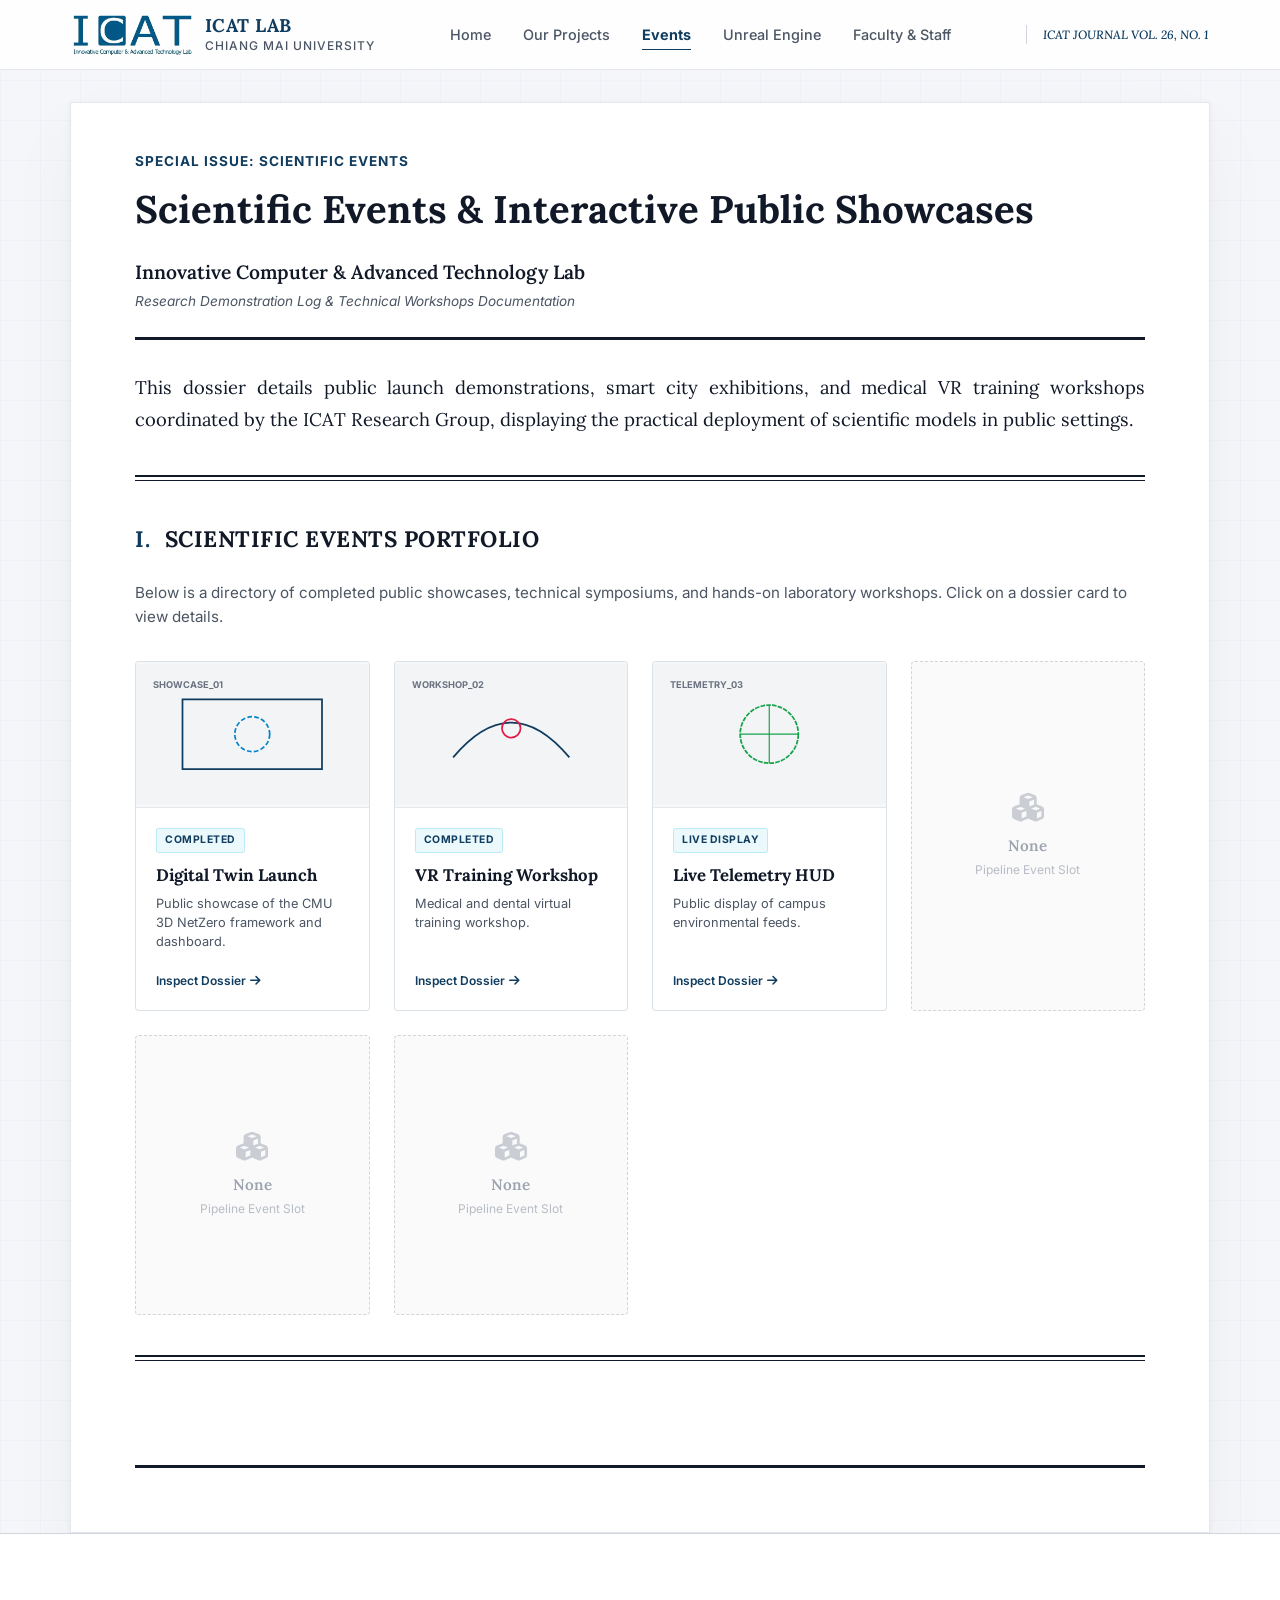
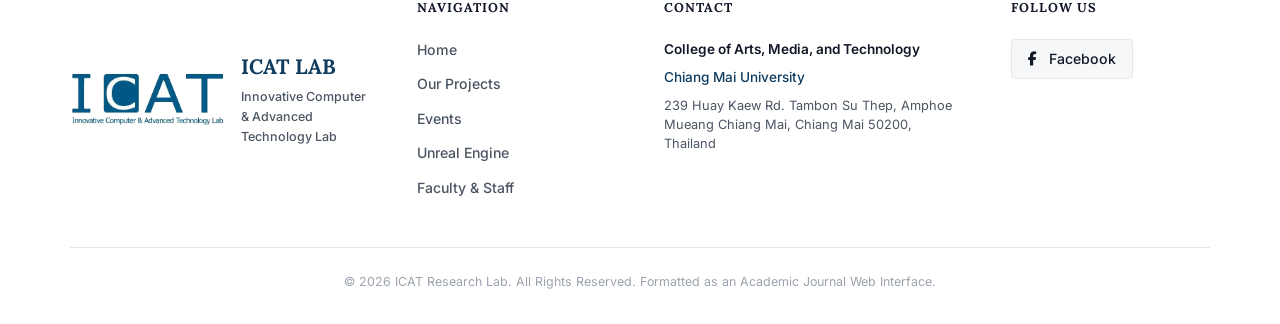
==== events.html @ f5210099 "New_commit" ====
<!DOCTYPE html>
<html lang="en">
<head>
  <meta charset="UTF-8">
  <meta name="viewport" content="width=device-width, initial-scale=1.0">
  <title>Event Dossiers | ICAT Lab Chiang Mai University</title>
  
  <!-- SEO Meta Tags -->
  <meta name="description" content="Technical dossiers of smart campus events, digital twin launch showcases, and VR training workshops by ICAT Lab, Chiang Mai University.">
  <meta name="keywords" content="Events, Digital Twin, VR Training, Smart City, CAMT, Chiang Mai University">
  
  <!-- Google Fonts: Lora & Inter -->
  <link rel="preconnect" href="https://fonts.googleapis.com">
  <link rel="preconnect" href="https://fonts.gstatic.com" crossorigin>
  <link href="https://fonts.googleapis.com/css2?family=Inter:wght@300;400;500;600;700&family=Lora:ital,wght@0,400;0,500;0,600;0,700;1,400;1,500&display=swap" rel="stylesheet">
  
  <!-- FontAwesome Icons -->
  <link rel="stylesheet" href="https://cdnjs.cloudflare.com/ajax/libs/font-awesome/6.4.0/css/all.min.css">
  
  <!-- Stylesheets -->
  <link rel="stylesheet" href="index.css">
</head>
<body>

  <!-- Pinned Academic Header / Navbar -->
  <header class="journal-navbar" id="top-nav">
    <div class="nav-container">
      <a href="index.html" class="nav-logo">
        <img src="logo.png" alt="ICAT Lab Logo" id="logo-img">
        <div class="logo-text">
          <span class="lab-title">ICAT LAB</span>
          <span class="lab-sub">Chiang Mai University</span>
        </div>
      </a>
      <nav class="nav-links">
        <a href="index.html" class="nav-item">Home</a>
        <a href="projects.html" class="nav-item">Our Projects</a>
        <a href="events.html" class="nav-item active-nav-item">Events</a>
        <a href="unreal.html" class="nav-item">Unreal Engine</a>
        <a href="staff.html" class="nav-item">Faculty & Staff</a>
      </nav>
      <div class="journal-meta-tag">
        <span>ICAT JOURNAL VOL. 26, NO. 1</span>
      </div>
    </div>
  </header>

  <!-- Main Content Container styled like a Journal Paper -->
  <main class="paper-layout" style="margin-top: calc(var(--navbar-height) + 2rem);">
    
    <!-- Paper Header Page Metadata -->
    <header class="paper-header">
      <div class="paper-category">SPECIAL ISSUE: SCIENTIFIC EVENTS</div>
      <h1 class="paper-title">Scientific Events & Interactive Public Showcases</h1>
      
      <div class="paper-authors">
        <p class="author-names">Innovative Computer & Advanced Technology Lab</p>
        <p class="author-affiliations">Research Demonstration Log & Technical Workshops Documentation</p>
      </div>
      
      <hr class="paper-divider-thick">
    </header>

    <p class="subpage-intro-paragraph">
      This dossier details public launch demonstrations, smart city exhibitions, and medical VR training workshops coordinated by the ICAT Research Group, displaying the practical deployment of scientific models in public settings.
    </p>

    <div class="paper-divider-double"></div>

    <!-- Section I: Event Portfolio Directory -->
    <section class="paper-section" id="portfolio-section">
      <h2 class="section-title"><span class="section-num">I.</span> SCIENTIFIC EVENTS PORTFOLIO</h2>
      
      <p class="section-paragraph">
        Below is a directory of completed public showcases, technical symposiums, and hands-on laboratory workshops. Click on a dossier card to view details.
      </p>

      <div class="game-portfolio-grid">
        <!-- Event 1: Digital Twin Launch -->
        <article class="game-portfolio-card active-card" onclick="selectEvent(0)">
          <div class="game-card-thumbnail">
            <svg viewBox="0 0 200 120" xmlns="http://www.w3.org/2000/svg">
              <rect width="200" height="120" fill="#f3f4f6" />
              <path d="M40,30 L160,30 L160,90 L40,90 Z" fill="none" stroke="#0f3c5f" stroke-width="1.5"/>
              <circle cx="100" cy="60" r="15" fill="none" stroke="#0284c7" stroke-width="1.5" stroke-dasharray="4 2"/>
              <text x="15" y="20" font-family="Inter" font-size="8" fill="#6b7280" font-weight="bold">SHOWCASE_01</text>
            </svg>
          </div>
          <div class="game-card-info">
            <span class="game-card-status status-published">COMPLETED</span>
            <h4 class="game-card-title">Digital Twin Launch</h4>
            <p class="game-card-desc">Public showcase of the CMU 3D NetZero framework and dashboard.</p>
            <span class="game-card-action">Inspect Dossier <i class="fa-solid fa-arrow-right"></i></span>
          </div>
        </article>

        <!-- Event 2: VR Training Workshop -->
        <article class="game-portfolio-card active-card" onclick="selectEvent(1)">
          <div class="game-card-thumbnail">
            <svg viewBox="0 0 200 120" xmlns="http://www.w3.org/2000/svg">
              <rect width="200" height="120" fill="#f3f4f6" />
              <path d="M50,80 Q100,20 150,80" fill="none" stroke="#0f3c5f" stroke-width="1.5"/>
              <circle cx="100" cy="55" r="8" fill="none" stroke="#e11d48" stroke-width="1.5"/>
              <text x="15" y="20" font-family="Inter" font-size="8" fill="#6b7280" font-weight="bold">WORKSHOP_02</text>
            </svg>
          </div>
          <div class="game-card-info">
            <span class="game-card-status status-published">COMPLETED</span>
            <h4 class="game-card-title">VR Training Workshop</h4>
            <p class="game-card-desc">Medical and dental virtual training workshop.</p>
            <span class="game-card-action">Inspect Dossier <i class="fa-solid fa-arrow-right"></i></span>
          </div>
        </article>

        <!-- Event 3: Live Telemetry HUD -->
        <article class="game-portfolio-card active-card" onclick="selectEvent(2)">
          <div class="game-card-thumbnail">
            <svg viewBox="0 0 200 120" xmlns="http://www.w3.org/2000/svg">
              <rect width="200" height="120" fill="#f3f4f6" />
              <circle cx="100" cy="60" r="25" fill="none" stroke="#16a34a" stroke-width="1.5" stroke-dasharray="4 1"/>
              <line x1="75" y1="60" x2="125" y2="60" stroke="#16a34a" stroke-width="1"/>
              <line x1="100" y1="35" x2="100" y2="85" stroke="#16a34a" stroke-width="1"/>
              <text x="15" y="20" font-family="Inter" font-size="8" fill="#6b7280" font-weight="bold">TELEMETRY_03</text>
            </svg>
          </div>
          <div class="game-card-info">
            <span class="game-card-status status-published">LIVE DISPLAY</span>
            <h4 class="game-card-title">Live Telemetry HUD</h4>
            <p class="game-card-desc">Public display of campus environmental feeds.</p>
            <span class="game-card-action">Inspect Dossier <i class="fa-solid fa-arrow-right"></i></span>
          </div>
        </article>

        <!-- Placeholder 4 -->
        <article class="game-portfolio-card disabled-card" style="background-color: #fafafa; border: 1px dashed #d1d5db; display: flex; align-items: center; justify-content: center; padding: 1.5rem; text-align: center; min-height: 280px;">
          <div style="color: var(--text-muted);">
            <i class="fa-solid fa-cubes" style="font-size: 1.8rem; margin-bottom: 0.75rem; display: block; opacity: 0.5;"></i>
            <h4 style="font-family: var(--font-serif); font-size: 0.95rem; margin-bottom: 0.25rem; font-weight: 600; color: var(--text-muted);">None</h4>
            <p style="font-size: 0.75rem; line-height: 1.4; margin: 0; opacity: 0.7;">Pipeline Event Slot</p>
          </div>
        </article>

        <!-- Placeholder 5 -->
        <article class="game-portfolio-card disabled-card" style="background-color: #fafafa; border: 1px dashed #d1d5db; display: flex; align-items: center; justify-content: center; padding: 1.5rem; text-align: center; min-height: 280px;">
          <div style="color: var(--text-muted);">
            <i class="fa-solid fa-cubes" style="font-size: 1.8rem; margin-bottom: 0.75rem; display: block; opacity: 0.5;"></i>
            <h4 style="font-family: var(--font-serif); font-size: 0.95rem; margin-bottom: 0.25rem; font-weight: 600; color: var(--text-muted);">None</h4>
            <p style="font-size: 0.75rem; line-height: 1.4; margin: 0; opacity: 0.7;">Pipeline Event Slot</p>
          </div>
        </article>

        <!-- Placeholder 6 -->
        <article class="game-portfolio-card disabled-card" style="background-color: #fafafa; border: 1px dashed #d1d5db; display: flex; align-items: center; justify-content: center; padding: 1.5rem; text-align: center; min-height: 280px;">
          <div style="color: var(--text-muted);">
            <i class="fa-solid fa-cubes" style="font-size: 1.8rem; margin-bottom: 0.75rem; display: block; opacity: 0.5;"></i>
            <h4 style="font-family: var(--font-serif); font-size: 0.95rem; margin-bottom: 0.25rem; font-weight: 600; color: var(--text-muted);">None</h4>
            <p style="font-size: 0.75rem; line-height: 1.4; margin: 0; opacity: 0.7;">Pipeline Event Slot</p>
          </div>
        </article>
      </div>
    </section>

    <div class="paper-divider-double divider-reveal" id="feature-divider"></div>

    <!-- Section II: Detailed Event Analysis -->
    <section class="paper-section details-reveal-section" id="event-details" style="position: relative;">
      <h2 class="section-title"><span class="section-num">II.</span> DETAILED EVENT DOSSIER</h2>
      
      <!-- New Floating Circular Close Button -->
      <button class="close-details-btn-round" id="close-event-details" aria-label="Close details">
        <i class="fa-solid fa-xmark"></i>
      </button>

      <div class="project-details-content">
        <div class="project-details-grid">
          <div class="project-details-text-side">
            <span class="project-details-tag" id="detail-event-tag">SHOWCASE_01</span>
            <h3 class="project-details-title" id="detail-event-title">Digital Twin Launch</h3>
            <p class="project-details-authors" id="detail-event-authors">College of Arts, Media, and Technology</p>
            
            <div class="tech-specs-grid">
              <div class="spec-item">
                <span class="spec-label"><i class="fa-solid fa-layer-group"></i> Category:</span>
                <span class="spec-val" id="detail-spec-category">Public Exhibition</span>
              </div>
              <div class="spec-item">
                <span class="spec-label"><i class="fa-solid fa-calendar-days"></i> Period:</span>
                <span class="spec-val" id="detail-spec-period">June 26, 2026</span>
              </div>
              <div class="spec-item">
                <span class="spec-label"><i class="fa-solid fa-users"></i> Attendees:</span>
                <span class="spec-val spec-badge" id="detail-spec-attendees">100+ Delegates</span>
              </div>
              <div class="spec-item">
                <span class="spec-label"><i class="fa-solid fa-handshake"></i> Collaborator:</span>
                <span class="spec-val" id="detail-spec-collab">ERDI-CMU, Faculty of Engineering</span>
              </div>
            </div>

            <p class="project-details-abstract justify-text" id="detail-event-abstract">
              Technical demonstration of the ICAT Digital Twin framework.
            </p>
            
            <div class="centered-cta-container">
              <a href="https://youtube.com" target="_blank" rel="noopener noreferrer" class="visit-project-btn" id="detail-event-link">
                <i class="fa-solid fa-circle-play"></i>
                <span>Watch Demonstration Recording</span>
              </a>
            </div>
          </div>
          <div class="project-details-preview-side">
            <div class="details-window-frame">
              <div class="window-bar">
                <span class="window-dot red"></span>
                <span class="window-dot yellow"></span>
                <span class="window-dot green"></span>
                <span class="window-title">Event Media Visualizer</span>
              </div>
              <div class="window-content" id="detail-event-preview">
                <!-- Media visualizer injected dynamically -->
              </div>
            </div>
          </div>
        </div>
      </div>
    </section>

    <hr class="paper-divider-thick page-end-divider">

  </main>

  <footer class="journal-footer">
    <div class="footer-container">
      <div class="footer-logo-block">
        <a href="index.html" style="text-decoration: none; display: flex; align-items: center; gap: 1rem;">
          <img src="logo.png" alt="ICAT Lab Logo" class="footer-logo">
          <div class="footer-logo-text">
            <h4>ICAT LAB</h4>
            <p>Innovative Computer & Advanced Technology Lab</p>
          </div>
        </a>
      </div>
      <div class="footer-nav">
        <h5>NAVIGATION</h5>
        <div class="footer-nav-links">
          <a href="index.html">Home</a>
          <a href="projects.html">Our Projects</a>
          <a href="events.html">Events</a>
          <a href="unreal.html">Unreal Engine</a>
          <a href="staff.html">Faculty & Staff</a>
        </div>
      </div>
      <div class="footer-contact">
        <h5>CONTACT</h5>
        <p class="contact-title">College of Arts, Media, and Technology</p>
        <p class="contact-sub">Chiang Mai University</p>
        <p class="contact-address">
          239 Huay Kaew Rd. Tambon Su Thep, Amphoe Mueang Chiang Mai, Chiang Mai 50200, Thailand
        </p>
      </div>
      <div class="footer-social">
        <h5>FOLLOW US</h5>
        <a href="https://facebook.com" target="_blank" rel="noopener noreferrer" class="social-icon" aria-label="Facebook">
          <i class="fa-brands fa-facebook-f"></i>
          <span>Facebook</span>
        </a>
      </div>
    </div>
    <div class="footer-copyright">
      <p>&copy; 2026 ICAT Research Lab. All Rights Reserved. Formatted as an Academic Journal Web Interface.</p>
    </div>
  </footer>

  <script>
    const EVENTS_DATA = [
      {
        tag: "SHOWCASE_01",
        title: "Digital Twin Launch Exhibition",
        authors: "College of Arts, Media, and Technology",
        abstract: "Public showcase of the CMU 3D NetZero framework and live telemetry dashboard. The exhibition displayed real-time mapping of physical university parameters to virtual models, highlighting computational tools designed by student researchers.",
        category: "Public Exhibition",
        period: "June 26, 2026",
        attendees: "100+ Delegates",
        collab: "ERDI-CMU, Faculty of Engineering",
        link: "https://www.youtube.com/embed/xUAVNhBEi8I?start=48",
        html: `<div class="video-container" style="width:100%; height:100%;">
                 <iframe src="https://www.youtube.com/embed/xUAVNhBEi8I?start=48" title="ICAT Lab Showcase Video" frameborder="0" allow="accelerometer; autoplay; clipboard-write; encrypted-media; gyroscope; picture-in-picture" allowfullscreen style="width:100%; height:100%;"></iframe>
               </div>`
      },
      {
        tag: "WORKSHOP_02",
        title: "Virtual Reality Training Workshop",
        authors: "ICAT Lab Clinical Simulation Group",
        abstract: "Medical and engineering training workshops featuring clinical operating room simulators. Coordinated alongside associated medical sciences and dental faculties, this session hosted student clinicians executing practice procedures in simulated VR environments.",
        category: "Technical Workshop",
        period: "Bi-monthly Workshops",
        attendees: "40+ Medical Students",
        collab: "Associated Medical Sciences",
        link: "events.html",
        html: `<img src="XRVR.jpg" alt="VR Training" style="width: 100%; height: 100%; object-fit: cover; display:block;">`
      },
      {
        tag: "TELEMETRY_03",
        title: "Live Smart Campus Telemetry HUD Display",
        authors: "Smart City & ESG Research Division",
        abstract: "Public display of campus environment indices and real-time IoT feeds. Displays live integration of PM2.5 monitoring nodes, solar energy grids, carbon trackers, and building load levels mapped onto 3D coordinates.",
        category: "Smart Display",
        period: "Continuous Live Feed",
        attendees: "University Public",
        collab: "Camt & Erdi IoT Hub",
        link: "events.html",
        html: `<img src="DigitalTwin.png" alt="Smart City Telemetry" style="width: 100%; height: 100%; object-fit: cover; display:block;">`
      }
    ];

    function selectEvent(idx) {
      const data = EVENTS_DATA[idx];
      if (!data) return;

      document.getElementById('detail-event-tag').textContent = data.tag;
      document.getElementById('detail-event-title').textContent = data.title;
      document.getElementById('detail-event-authors').textContent = data.authors;
      document.getElementById('detail-event-abstract').textContent = data.abstract;
      
      document.getElementById('detail-spec-category').textContent = data.category;
      document.getElementById('detail-spec-period').textContent = data.period;
      document.getElementById('detail-spec-attendees').textContent = data.attendees;
      document.getElementById('detail-spec-collab').textContent = data.collab;
      
      document.getElementById('detail-event-link').setAttribute('href', data.link);
      document.getElementById('detail-event-preview').innerHTML = data.html;

      // Update card active states
      const cards = document.querySelectorAll('.game-portfolio-card');
      cards.forEach((card, i) => {
        if (i === idx) card.classList.add('active-card');
        else card.classList.remove('active-card');
      });

      const element = document.getElementById('event-details');
      const divider = document.getElementById('feature-divider');
      
      if (element) {
        if (divider) divider.classList.add('revealed');
        element.classList.add('revealed');
        
        setTimeout(() => {
          const offset = 90;
          const elementPosition = element.getBoundingClientRect().top;
          const offsetPosition = elementPosition + window.pageYOffset - offset;
          window.scrollTo({
            top: offsetPosition,
            behavior: 'smooth'
          });
        }, 150);
      }
    }

    document.addEventListener('DOMContentLoaded', () => {
      const closeBtn = document.getElementById('close-event-details');
      if (closeBtn) {
        closeBtn.addEventListener('click', () => {
          const element = document.getElementById('event-details');
          const divider = document.getElementById('feature-divider');
          if (element) element.classList.remove('revealed');
          if (divider) divider.classList.remove('revealed');
          
          const portfolio = document.getElementById('portfolio-section');
          if (portfolio) {
            setTimeout(() => {
              const offset = 90;
              const portfolioPosition = portfolio.getBoundingClientRect().top;
              const offsetPosition = portfolioPosition + window.pageYOffset - offset;
              window.scrollTo({
                top: offsetPosition,
                behavior: 'smooth'
              });
            }, 50);
          }
        });
      }
    });
  </script>

</body>
</html>
---- index.css ----
/* --- Design Tokens & Global Variables --- */
:root {
  --bg-primary: #ffffff;
  --bg-secondary: #f6f7f9;
  --text-primary: #111827;
  --text-secondary: #4b5563;
  --text-muted: #9ca3af;
  --academic-blue: #0f3c5f;
  --academic-blue-light: rgba(15, 60, 95, 0.05);
  --border-color: #d1d5db;
  --border-light: #e5e7eb;
  
  --font-serif: 'Lora', Georgia, 'Times New Roman', serif;
  --font-sans: 'Inter', system-ui, -apple-system, sans-serif;
  
  --navbar-height: 70px;
  --transition-smooth: all 0.3s cubic-bezier(0.4, 0, 0.2, 1);
}

/* --- Base Reset & Setup --- */
* {
  box-sizing: border-box;
  margin: 0;
  padding: 0;
}

html {
  scroll-behavior: smooth;
  scroll-padding-top: calc(var(--navbar-height) + 20px);
}

body {
  background-color: var(--bg-secondary);
  color: var(--text-primary);
  font-family: var(--font-sans);
  line-height: 1.6;
  -webkit-font-smoothing: antialiased;
}

/* --- Typography --- */
h1, h2, h3, h4, h5, h6 {
  font-family: var(--font-serif);
  font-weight: 700;
  color: var(--text-primary);
}

.justify-text {
  text-align: justify;
  text-justify: inter-word;
}

/* --- Layout Elements --- */
.paper-layout {
  background-color: var(--bg-primary);
  max-width: 1140px;
  margin: 0 auto;
  padding: 3rem 4rem;
  box-shadow: 0 4px 30px rgba(0, 0, 0, 0.02), 0 1px 3px rgba(0, 0, 0, 0.05);
  border-left: 1px solid var(--border-light);
  border-right: 1px solid var(--border-light);
  position: relative;
  z-index: 2;
}

/* --- Navigation Bar --- */
.journal-navbar {
  position: fixed;
  top: 0;
  left: 0;
  width: 100%;
  height: var(--navbar-height);
  background-color: rgba(255, 255, 255, 0.85);
  backdrop-filter: blur(12px);
  -webkit-backdrop-filter: blur(12px);
  border-bottom: 1px solid var(--border-light);
  z-index: 1000;
  transition: var(--transition-smooth);
}

.nav-container {
  max-width: 1200px;
  height: 100%;
  margin: 0 auto;
  padding: 0 2rem;
  display: flex;
  justify-content: space-between;
  align-items: center;
}

.nav-logo {
  display: flex;
  align-items: center;
  gap: 0.75rem;
  text-decoration: none;
}

#logo-img {
  height: 42px;
  width: auto;
  display: block;
}

.logo-text {
  display: flex;
  flex-direction: column;
}

.lab-title {
  font-family: var(--font-serif);
  font-size: 1.15rem;
  font-weight: 700;
  letter-spacing: 0.5px;
  color: var(--academic-blue);
  line-height: 1.2;
}

.lab-sub {
  font-size: 0.75rem;
  font-weight: 500;
  color: var(--text-secondary);
  text-transform: uppercase;
  letter-spacing: 1px;
}

.nav-links {
  display: flex;
  gap: 2rem;
}

.nav-item {
  text-decoration: none;
  font-family: var(--font-sans);
  font-size: 0.9rem;
  font-weight: 500;
  color: var(--text-secondary);
  transition: var(--transition-smooth);
  position: relative;
  padding: 0.25rem 0;
}

.nav-item::after {
  content: '';
  position: absolute;
  bottom: 0;
  left: 0;
  width: 0;
  height: 1px;
  background-color: var(--academic-blue);
  transition: var(--transition-smooth);
}

.nav-item:hover {
  color: var(--academic-blue);
}

.nav-item:hover::after {
  width: 100%;
}

.journal-meta-tag {
  font-family: var(--font-serif);
  font-size: 0.75rem;
  font-style: italic;
  font-weight: 500;
  color: var(--academic-blue);
  border-left: 1px solid var(--border-color);
  padding-left: 1rem;
}

/* --- Hero Banner (YouTube video loop) --- */
.hero-video-section {
  position: relative;
  width: 100%;
  height: 80vh;
  margin-top: var(--navbar-height);
  overflow: hidden;
  background-color: #000;
}

.video-background-container {
  position: absolute;
  top: 50%;
  left: 50%;
  width: 100%;
  height: 100%;
  transform: translate(-50%, -50%);
  pointer-events: none; /* Prevents user pause on click */
}

.video-background-container iframe {
  position: absolute;
  top: 50%;
  left: 50%;
  width: 100vw;
  height: 56.25vw; /* 16:9 aspect ratio */
  min-height: 80vh;
  min-width: 142.22vh; /* 16:9 aspect ratio */
  transform: translate(-50%, -50%);
  opacity: 0.75;
}

.hero-overlay {
  position: absolute;
  top: 0;
  left: 0;
  width: 100%;
  height: 100%;
  background: linear-gradient(to bottom, rgba(0,0,0,0.4) 0%, rgba(255,255,255,0.95) 92%, #ffffff 100%);
  display: flex;
  justify-content: center;
  align-items: center;
  padding: 2rem;
  z-index: 1;
}

.hero-text-card {
  background-color: rgba(255, 255, 255, 0.9);
  backdrop-filter: blur(10px);
  -webkit-backdrop-filter: blur(10px);
  border: 1px solid var(--border-light);
  border-radius: 4px;
  padding: 3rem 4rem;
  max-width: 800px;
  text-align: center;
  box-shadow: 0 10px 40px rgba(0,0,0,0.1);
  transform: translateY(20px);
  animation: slideUpFade 1s forwards cubic-bezier(0.25, 1, 0.5, 1);
}

.journal-prefix {
  font-size: 0.8rem;
  font-weight: 700;
  letter-spacing: 2px;
  text-transform: uppercase;
  color: var(--academic-blue);
  margin-bottom: 1rem;
}

.hero-main-title {
  font-size: 2.8rem;
  line-height: 1.2;
  margin-bottom: 1rem;
  color: var(--text-primary);
}

.hero-author-list {
  font-size: 1rem;
  color: var(--text-secondary);
  font-weight: 500;
  margin-bottom: 2rem;
}

.scroll-down-hint {
  display: flex;
  flex-direction: column;
  align-items: center;
  gap: 0.5rem;
  color: var(--academic-blue);
  font-size: 0.8rem;
  font-weight: 600;
  text-transform: uppercase;
  letter-spacing: 1px;
}

.scroll-down-hint i {
  animation: bounce 2s infinite;
}

/* --- Paper Dividers (Academic LaTeX styling) --- */
.paper-divider-thick {
  border: 0;
  height: 3px;
  background-color: var(--text-primary);
  margin: 1.5rem 0 2rem 0;
}

.paper-divider-thin {
  border: 0;
  height: 1px;
  background-color: var(--border-color);
  margin: 2.5rem 0;
}

.paper-divider-double {
  height: 6px;
  border-top: 2px solid var(--text-primary);
  border-bottom: 1px solid var(--text-primary);
  margin: 2.5rem 0;
}

.page-end-divider {
  margin-top: 4rem;
  margin-bottom: 1rem;
}

/* --- Paper Header --- */
.paper-header {
  margin-bottom: 2rem;
}

.paper-category {
  font-size: 0.85rem;
  font-weight: 700;
  letter-spacing: 1px;
  color: var(--academic-blue);
  margin-bottom: 0.75rem;
}

.paper-title {
  font-size: 2.4rem;
  line-height: 1.25;
  margin-bottom: 1.5rem;
}

.paper-authors {
  margin-bottom: 1.5rem;
}

.author-names {
  font-family: var(--font-serif);
  font-size: 1.2rem;
  font-weight: 600;
  color: var(--text-primary);
}

.author-affiliations {
  font-size: 0.85rem;
  color: var(--text-secondary);
  font-style: italic;
  margin-top: 0.25rem;
}

/* --- Section I: Abstract & Info (2-column layout) --- */
.abstract-section-grid {
  display: grid;
  grid-template-columns: 280px 1fr;
  gap: 3.5rem;
  margin-bottom: 2.5rem;
}

.side-heading {
  font-size: 1rem;
  font-weight: 700;
  color: var(--text-primary);
  border-bottom: 1px solid var(--text-primary);
  padding-bottom: 0.25rem;
  margin-bottom: 1rem;
  letter-spacing: 0.5px;
}

.info-block {
  margin-bottom: 1.5rem;
}

.info-label {
  font-size: 0.8rem;
  font-weight: 700;
  text-transform: uppercase;
  color: var(--text-secondary);
  display: block;
  margin-bottom: 0.25rem;
}

.keywords-list {
  font-size: 0.85rem;
  color: var(--text-primary);
  line-height: 1.5;
}

.keywords-list span {
  font-weight: 500;
  text-decoration: underline;
  text-decoration-color: var(--border-color);
  cursor: pointer;
  transition: var(--transition-smooth);
}

.keywords-list span:hover {
  color: var(--academic-blue);
  text-decoration-color: var(--academic-blue);
}

.dates-block {
  font-size: 0.8rem;
  color: var(--text-secondary);
  border-top: 1px dashed var(--border-light);
  padding-top: 1rem;
}

.dates-block p {
  margin-bottom: 0.25rem;
}

.about-abstract-col {
  padding-left: 1rem;
  border-left: 1px solid var(--border-light);
}

.abstract-text {
  font-family: var(--font-serif);
  font-size: 1.05rem;
  line-height: 1.7;
  color: var(--text-primary);
  text-align: justify;
}

/* --- Section II: Showcase Figure --- */
.section-title {
  font-size: 1.4rem;
  font-weight: 700;
  color: var(--text-primary);
  margin-bottom: 1.5rem;
  letter-spacing: 0.5px;
}

.section-num {
  color: var(--academic-blue);
  margin-right: 0.5rem;
}

.section-paragraph {
  font-size: 0.95rem;
  color: var(--text-secondary);
  margin-bottom: 2rem;
}

.paper-figure-wrapper {
  margin: 2rem 0;
  padding: 1.5rem;
  background-color: var(--bg-secondary);
  border: 1px solid var(--border-light);
  border-radius: 4px;
}

.video-container {
  position: relative;
  width: 100%;
  padding-bottom: 56.25%; /* 16:9 Aspect Ratio */
  height: 0;
  overflow: hidden;
  border: 1px solid var(--border-color);
  box-shadow: 0 4px 15px rgba(0,0,0,0.04);
}

.video-container iframe {
  position: absolute;
  top: 0;
  left: 0;
  width: 100%;
  height: 100%;
}

.figure-caption {
  font-family: var(--font-serif);
  font-size: 0.85rem;
  line-height: 1.5;
  color: var(--text-secondary);
  margin-top: 1rem;
  text-align: justify;
  border-top: 1px solid var(--border-color);
  padding-top: 0.75rem;
}

/* --- Section III: Core Research Areas --- */
.research-grid {
  display: grid;
  grid-template-columns: repeat(3, 1fr);
  gap: 2rem;
  margin-top: 2rem;
}

.research-column {
  position: relative;
  padding: 1.5rem;
  border: 1px solid var(--border-light);
  background-color: var(--bg-primary);
  transition: var(--transition-smooth);
}

.research-column:hover {
  border-color: var(--academic-blue);
  box-shadow: 0 10px 25px rgba(15, 60, 95, 0.04);
  transform: translateY(-2px);
}

.column-header-box {
  width: 32px;
  height: 32px;
  background-color: var(--academic-blue);
  color: #fff;
  font-size: 0.9rem;
  font-weight: 700;
  display: flex;
  align-items: center;
  justify-content: center;
  margin-bottom: 1.25rem;
}

.research-image-wrapper {
  width: 100%;
  height: 180px;
  overflow: hidden;
  margin-bottom: 1.25rem;
  border: 1px solid var(--border-light);
  border-radius: 4px;
}

.research-image-wrapper img {
  width: 100%;
  height: 100%;
  object-fit: cover;
  transition: var(--transition-smooth);
}

.research-column:hover .research-image-wrapper img {
  transform: scale(1.04);
}

.column-title {
  font-size: 1.15rem;
  font-weight: 700;
  margin-bottom: 0.75rem;
  color: var(--text-primary);
}

.column-text {
  font-size: 0.88rem;
  line-height: 1.6;
  color: var(--text-secondary);
}

/* --- Section IV: Projects Carousel --- */
.projects-section-header {
  display: flex;
  justify-content: space-between;
  align-items: center;
  margin-bottom: 1rem;
}

.carousel-container-wrapper {
  position: relative;
  display: flex;
  align-items: center;
  width: 100%;
}

.carousel-container-wrapper .carousel-btn {
  position: absolute;
  top: 50%;
  transform: translateY(-50%);
  z-index: 10;
  background: rgba(255, 255, 255, 0.85);
  backdrop-filter: blur(8px);
  -webkit-backdrop-filter: blur(8px);
  border: 1px solid rgba(15, 60, 95, 0.15);
  width: 52px;
  height: 52px;
  border-radius: 50%;
  display: flex;
  align-items: center;
  justify-content: center;
  cursor: pointer;
  color: var(--academic-blue);
  box-shadow: 0 4px 15px rgba(0, 0, 0, 0.08);
  transition: all 0.3s cubic-bezier(0.4, 0, 0.2, 1);
}

.carousel-container-wrapper .btn-prev {
  left: -26px;
}

.carousel-container-wrapper .btn-next {
  right: -26px;
}

.carousel-container-wrapper .carousel-btn i {
  font-size: 1.2rem;
  transition: transform 0.2s ease;
}

.carousel-container-wrapper .carousel-btn:hover {
  background-color: var(--academic-blue);
  border-color: var(--academic-blue);
  color: #ffffff;
  box-shadow: 0 8px 25px rgba(15, 60, 95, 0.25);
}

.carousel-container-wrapper .btn-prev:hover {
  transform: translateY(-50%) scale(1.1);
}
.carousel-container-wrapper .btn-prev:hover i {
  transform: translateX(-2px);
}

.carousel-container-wrapper .btn-next:hover {
  transform: translateY(-50%) scale(1.1);
}
.carousel-container-wrapper .btn-next:hover i {
  transform: translateX(2px);
}

.carousel-container-wrapper .carousel-btn:disabled {
  opacity: 0;
  pointer-events: none;
  transform: translateY(-50%) scale(0.8);
}

.carousel-viewport {
  width: 100%;
  overflow: hidden;
  padding: 1rem 0.25rem;
}

.carousel-track {
  display: flex;
  gap: 1.5rem;
  transition: transform 0.5s cubic-bezier(0.25, 1, 0.5, 1);
}

.project-card {
  flex: 0 0 calc((100% - (3 * 1.5rem)) / 4); /* Display 4 cards in view */
  background-color: var(--bg-primary);
  border: 1px solid var(--border-light);
  border-radius: 4px;
  padding: 1.25rem;
  display: flex;
  flex-direction: column;
  min-height: 420px;
  transition: var(--transition-smooth);
}

.project-card:hover {
  border-color: var(--border-color);
  box-shadow: 0 8px 24px rgba(0, 0, 0, 0.05);
  transform: translateY(-4px);
}

.project-card-header {
  margin-bottom: 0.75rem;
}

.project-tag {
  display: inline-block;
  font-size: 0.7rem;
  font-weight: 700;
  color: var(--academic-blue);
  background-color: var(--academic-blue-light);
  padding: 0.25rem 0.5rem;
  border-radius: 2px;
}

.project-thumbnail {
  width: 100%;
  height: 120px;
  background-color: var(--bg-secondary);
  border: 1px solid var(--border-light);
  border-radius: 2px;
  overflow: hidden;
  margin-bottom: 1rem;
  display: flex;
  align-items: center;
  justify-content: center;
}

.project-thumbnail svg {
  width: 100%;
  height: 100%;
  object-fit: cover;
}

.project-title {
  font-family: var(--font-serif);
  font-size: 1rem;
  font-weight: 700;
  line-height: 1.35;
  margin-bottom: 0.5rem;
  color: var(--text-primary);
  /* Truncate to 2 lines */
  display: -webkit-box;
  -webkit-line-clamp: 2;
  -webkit-box-orient: vertical;
  overflow: hidden;
  min-height: 2.7em;
}

.project-authors {
  font-size: 0.78rem;
  font-weight: 500;
  color: var(--text-secondary);
  margin-bottom: 0.75rem;
  white-space: nowrap;
  overflow: hidden;
  text-overflow: ellipsis;
}

.project-abstract {
  font-size: 0.8rem;
  line-height: 1.5;
  color: var(--text-secondary);
  display: -webkit-box;
  -webkit-line-clamp: 5;
  -webkit-box-orient: vertical;
  overflow: hidden;
}

.carousel-dots {
  display: flex;
  justify-content: center;
  gap: 0.5rem;
  margin-top: 1.5rem;
}

.dot {
  width: 8px;
  height: 8px;
  border-radius: 50%;
  background-color: var(--border-color);
  cursor: pointer;
  transition: var(--transition-smooth);
}

.dot.active {
  background-color: var(--academic-blue);
  transform: scale(1.2);
}

/* --- Section V: References --- */
.references-list {
  display: flex;
  flex-direction: column;
  gap: 0.85rem;
  margin-top: 1.5rem;
}

.ref-item {
  display: flex;
  align-items: flex-start;
  gap: 1rem;
  font-size: 0.88rem;
  line-height: 1.5;
}

.ref-number {
  font-family: var(--font-mono, monospace);
  font-weight: 600;
  color: var(--academic-blue);
  flex-shrink: 0;
  width: 25px;
}

.ref-content {
  color: var(--text-secondary);
  text-align: justify;
}

/* --- Footer Area --- */
.journal-footer {
  background-color: var(--bg-primary);
  border-top: 1px solid var(--border-color);
  padding: 4rem 2rem 2rem 2rem;
  position: relative;
  z-index: 2;
}

.footer-container {
  max-width: 1140px;
  margin: 0 auto;
  display: grid;
  grid-template-columns: 1.5fr 1fr 1.5fr 1fr;
  gap: 3rem;
  padding-bottom: 3rem;
}

.footer-logo-block {
  display: flex;
  align-items: center;
  gap: 1rem;
}

.footer-logo {
  height: 54px;
  width: auto;
}

.footer-logo-text h4 {
  font-family: var(--font-serif);
  font-size: 1.3rem;
  color: var(--academic-blue);
  margin-bottom: 0.25rem;
}

.footer-logo-text p {
  font-size: 0.78rem;
  color: var(--text-secondary);
  font-weight: 500;
}

.footer-nav h5, .footer-social h5, .footer-contact h5 {
  font-size: 0.8rem;
  font-weight: 700;
  letter-spacing: 1px;
  margin-bottom: 1.25rem;
  color: var(--text-primary);
  text-transform: uppercase;
}

.footer-contact p {
  font-size: 0.85rem;
  line-height: 1.5;
  color: var(--text-secondary);
  margin-bottom: 0.5rem;
}

.footer-contact .contact-title {
  font-weight: 600;
  color: var(--text-primary);
}

.footer-contact .contact-sub {
  font-weight: 500;
  color: var(--academic-blue);
}

.footer-contact .contact-address {
  font-size: 0.8rem;
  color: var(--text-secondary);
}

.footer-nav-links {
  display: flex;
  flex-direction: column;
  gap: 0.75rem;
}

.footer-nav-links a {
  text-decoration: none;
  font-size: 0.88rem;
  font-weight: 500;
  color: var(--text-secondary);
  transition: var(--transition-smooth);
}

.footer-nav-links a:hover {
  color: var(--academic-blue);
  padding-left: 4px;
}

.social-icon {
  display: inline-flex;
  align-items: center;
  gap: 0.75rem;
  text-decoration: none;
  background-color: var(--bg-secondary);
  border: 1px solid var(--border-light);
  padding: 0.5rem 1rem;
  border-radius: 4px;
  color: var(--text-primary);
  font-size: 0.88rem;
  font-weight: 500;
  transition: var(--transition-smooth);
}

.social-icon:hover {
  background-color: #1877f2; /* Facebook Blue */
  border-color: #1877f2;
  color: #ffffff;
  box-shadow: 0 4px 12px rgba(24, 119, 242, 0.2);
}

.footer-copyright {
  border-top: 1px solid var(--border-light);
  padding-top: 1.5rem;
  max-width: 1140px;
  margin: 0 auto;
  display: flex;
  justify-content: center;
  font-size: 0.78rem;
  color: var(--text-muted);
}

/* --- Keyframe Animations --- */
@keyframes slideUpFade {
  from {
    opacity: 0;
    transform: translateY(40px);
  }
  to {
    opacity: 1;
    transform: translateY(0);
  }
}

@keyframes bounce {
  0%, 20%, 50%, 80%, 100% {
    transform: translateY(0);
  }
  40% {
    transform: translateY(-8px);
  }
  60% {
    transform: translateY(-4px);
  }
}

/* --- Responsive Adjustments (Media Queries) --- */
@media (max-width: 1024px) {
  .project-card {
    flex: 0 0 calc((100% - (2 * 1.5rem)) / 3); /* 3 cards */
  }
  .research-grid {
    gap: 1.5rem;
  }
}

@media (max-width: 768px) {
  .paper-layout {
    padding: 2rem 2rem;
  }
  .hero-main-title {
    font-size: 2.2rem;
  }
  .abstract-section-grid {
    grid-template-columns: 1fr;
    gap: 2rem;
  }
  .about-abstract-col {
    padding-left: 0;
    border-left: none;
    border-top: 1px solid var(--border-light);
    padding-top: 1.5rem;
  }
  .research-grid {
    grid-template-columns: 1fr;
  }
  .project-card {
    flex: 0 0 calc((100% - (1 * 1.5rem)) / 2); /* 2 cards */
  }
  .footer-container {
    grid-template-columns: 1fr;
    gap: 2.5rem;
  }
}

@media (max-width: 480px) {
  .paper-layout {
    padding: 1.5rem 1rem;
  }
  .paper-title {
    font-size: 1.8rem;
  }
  .nav-links {
    display: none; /* Hide top nav links on very small screens */
  }
  .project-card {
    flex: 0 0 100%; /* 1 card */
  }
}

/* ==========================================================================
   PITCHING REDESIGN UPGRADES (High-Impact UI)
   ========================================================================== */

/* 1. Body Grid Blueprint Background */
body {
  background-color: #f4f6f9;
  background-image: 
    linear-gradient(rgba(15, 60, 95, 0.025) 1px, transparent 1px),
    linear-gradient(90deg, rgba(15, 60, 95, 0.025) 1px, transparent 1px);
  background-size: 40px 40px;
}

/* 2. Paper Layout Elevated outline */
.paper-layout {
  border: 1px solid rgba(15, 60, 95, 0.12);
  box-shadow: 0 30px 70px rgba(15, 60, 95, 0.04), 0 2px 8px rgba(0, 0, 0, 0.04);
}

/* 3. Tech Card Hover Accents */
.research-column, .project-card {
  position: relative;
  overflow: hidden;
  border: 1px solid rgba(15, 60, 95, 0.12) !important;
  background: linear-gradient(180deg, #ffffff 0%, #fafbfc 100%) !important;
}

.research-column::before, .project-card::before {
  content: '';
  position: absolute;
  top: 0;
  left: 0;
  width: 100%;
  height: 3px;
  background: linear-gradient(90deg, var(--academic-blue) 0%, #00d2ff 100%);
  opacity: 0.6;
  transition: var(--transition-smooth);
  z-index: 10;
}

.research-column:hover::before, .project-card:hover::before {
  opacity: 1;
  height: 5px;
}

.research-column:hover, .project-card:hover {
  border-color: rgba(0, 210, 255, 0.4) !important;
  box-shadow: 0 20px 40px rgba(15, 60, 95, 0.12), 0 0 20px rgba(0, 210, 255, 0.15) !important;
  transform: translateY(-8px) scale(1.04);
  z-index: 5;
}

.project-card:active {
  transform: translateY(-4px) scale(1.08) !important;
  box-shadow: 0 30px 60px rgba(15, 60, 95, 0.2), 0 0 30px rgba(0, 210, 255, 0.3) !important;
  transition: transform 0.15s cubic-bezier(0.175, 0.885, 0.32, 1.275) !important;
}

/* 4. Section Title Interactive Scale */
.section-title {
  transition: all 0.3s cubic-bezier(0.4, 0, 0.2, 1);
  display: inline-block;
}

.section-title:hover {
  transform: scale(1.03) translateX(4px);
  color: var(--academic-blue);
}

.section-title:active {
  transform: scale(1.08) translateX(4px);
}

/* ==========================================================================
   DROPDOWN MENUS SYSTEM
   ========================================================================== */
.nav-dropdown-wrapper {
  position: relative;
  display: inline-block;
}

.nav-dropdown-wrapper .nav-item {
  display: flex;
  align-items: center;
  gap: 0.35rem;
  cursor: pointer;
}

.nav-chevron {
  font-size: 0.65rem;
  transition: transform 0.3s ease;
  color: var(--text-secondary);
}

.nav-dropdown-content {
  position: absolute;
  top: 100%;
  left: 50%;
  transform: translateX(-50%) translateY(10px);
  min-width: 220px;
  background-color: rgba(255, 255, 255, 0.95);
  backdrop-filter: blur(12px);
  -webkit-backdrop-filter: blur(12px);
  border: 1px solid rgba(15, 60, 95, 0.12);
  border-radius: 6px;
  box-shadow: 0 10px 30px rgba(0, 0, 0, 0.08), 0 1px 3px rgba(0, 0, 0, 0.02);
  padding: 0.5rem 0;
  opacity: 0;
  pointer-events: none;
  z-index: 1100;
  transition: opacity 0.3s ease, transform 0.3s cubic-bezier(0.25, 1, 0.5, 1);
}

.nav-dropdown-wrapper:hover .nav-dropdown-content {
  opacity: 1;
  pointer-events: auto;
  transform: translateX(-50%) translateY(0);
}

.nav-dropdown-wrapper:hover .nav-chevron {
  transform: rotate(180deg);
  color: var(--academic-blue);
}

.dropdown-sub-item {
  display: block;
  padding: 0.6rem 1.2rem;
  font-size: 0.82rem;
  font-weight: 500;
  color: var(--text-secondary);
  text-decoration: none;
  transition: all 0.2s ease;
  text-align: left;
  border-bottom: 1px solid rgba(0, 0, 0, 0.02);
}

.dropdown-sub-item:last-child {
  border-bottom: none;
}

.dropdown-sub-item:hover {
  background-color: rgba(15, 60, 95, 0.05);
  color: var(--academic-blue);
  padding-left: 1.5rem;
}


/* ==========================================================================
   COLLAPSIBLE DETAILS PANELS & GENERAL STYLES
   ========================================================================== */
.details-reveal-section {
  max-height: 0;
  opacity: 0;
  overflow: hidden;
  transition: max-height 0.8s cubic-bezier(0.4, 0, 0.2, 1), opacity 0.5s ease-out, transform 0.5s ease-out;
  transform: translateY(25px);
  width: 100%;
}

.details-reveal-section.revealed {
  max-height: 2000px;
  opacity: 1;
  transform: translateY(0);
}

/* Floating Circular Close Button */
.close-details-btn-round {
  position: absolute;
  top: 1.5rem;
  right: 1.5rem;
  width: 42px;
  height: 42px;
  border-radius: 50%;
  background: rgba(255, 255, 255, 0.95);
  backdrop-filter: blur(8px);
  -webkit-backdrop-filter: blur(8px);
  border: 1px solid rgba(15, 60, 95, 0.15);
  display: flex;
  align-items: center;
  justify-content: center;
  cursor: pointer;
  color: var(--academic-blue);
  box-shadow: 0 4px 15px rgba(0, 0, 0, 0.05);
  transition: all 0.3s cubic-bezier(0.4, 0, 0.2, 1);
  z-index: 50;
}

.close-details-btn-round i {
  font-size: 1rem;
  transition: transform 0.3s ease;
}

.close-details-btn-round:hover {
  background: #ef4444;
  color: #ffffff;
  border-color: #ef4444;
  transform: rotate(90deg) scale(1.1);
  box-shadow: 0 8px 20px rgba(239, 68, 68, 0.35);
}

.close-details-btn-round:active {
  transform: rotate(90deg) scale(0.95);
}

/* ==========================================================================
   SELECTED PROJECTS DETAILS VIEW
   ========================================================================== */
/* ==========================================================================
   SELECTED PROJECTS DETAILS VIEW
   ========================================================================== */
.project-details-wrapper {
  margin-top: 2rem;
  border-top: 1px dashed var(--border-color);
  padding-top: 2rem;
}

.project-details-grid {
  position: relative;
  min-height: 520px;
  background: #0f172a;
  border-radius: 8px;
  overflow: hidden;
  display: flex;
  align-items: center;
  justify-content: center;
  box-shadow: 0 20px 50px rgba(0, 0, 0, 0.25);
  border: 1px solid rgba(255, 255, 255, 0.1);
  padding: 3rem 0;
}

.project-details-text-side {
  position: relative;
  z-index: 10;
  background: rgba(255, 255, 255, 0.96);
  backdrop-filter: blur(16px);
  -webkit-backdrop-filter: blur(16px);
  border: 1px solid rgba(15, 60, 95, 0.12);
  border-radius: 8px;
  padding: 2.5rem;
  max-width: 580px;
  width: 90%;
  box-shadow: 0 20px 45px rgba(0, 0, 0, 0.3);
  margin: 0 auto;
  text-align: center;
  display: flex;
  flex-direction: column;
  align-items: center;
}

.project-details-tag {
  align-self: center;
  font-size: 0.72rem;
  font-weight: 700;
  color: #0088cc;
  background-color: rgba(0, 136, 204, 0.08);
  padding: 0.35rem 0.75rem;
  border-radius: 4px;
  border: 1px solid rgba(0, 136, 204, 0.2);
  text-transform: uppercase;
  margin-bottom: 1.25rem;
  letter-spacing: 1.5px;
}

.project-details-title {
  font-family: var(--font-serif);
  font-size: 2rem;
  color: var(--text-primary);
  margin-bottom: 0.5rem;
  line-height: 1.2;
  text-align: center;
}

.project-details-authors {
  font-size: 0.92rem;
  color: var(--text-secondary);
  font-style: italic;
  margin-bottom: 1.5rem;
  text-align: center;
}

.project-details-abstract {
  font-size: 0.92rem;
  line-height: 1.65;
  color: var(--text-secondary);
  margin-bottom: 1.5rem;
  text-align: center;
}

/* Technical Specifications Grid */
.tech-specs-grid {
  display: grid;
  grid-template-columns: repeat(2, 1fr);
  gap: 1.25rem;
  margin-bottom: 2rem;
  background: rgba(15, 60, 95, 0.03);
  border: 1px solid rgba(15, 60, 95, 0.08);
  border-radius: 6px;
  padding: 1.25rem;
  width: 100%;
  text-align: left;
}

.spec-item {
  display: flex;
  flex-direction: column;
  gap: 0.25rem;
}

.spec-label {
  font-size: 0.75rem;
  font-weight: 700;
  color: var(--academic-blue);
  text-transform: uppercase;
  letter-spacing: 0.5px;
  display: flex;
  align-items: center;
  gap: 0.35rem;
}

.spec-label i {
  color: #00b4d8;
}

.spec-val {
  font-size: 0.88rem;
  font-weight: 500;
  color: var(--text-primary);
}

.spec-badge {
  color: #0369a1;
  background-color: #e0f2fe;
  padding: 0.15rem 0.5rem;
  border-radius: 4px;
  border: 1px solid #bae6fd;
  display: inline-block;
  width: fit-content;
  font-size: 0.8rem;
}

/* Centered CTA Pill Button - Solid flat color with solid hover */
.centered-cta-container {
  display: flex;
  justify-content: center;
  width: 100%;
  margin-top: 1rem;
}

.visit-project-btn {
  display: inline-flex;
  align-items: center;
  gap: 0.85rem;
  background-color: #0f3c5f; /* Solid academic blue */
  border: none;
  color: #ffffff;
  padding: 0.9rem 2.2rem;
  border-radius: 50px; /* Pill shape */
  font-size: 0.95rem;
  font-weight: 600;
  text-decoration: none;
  box-shadow: 0 4px 15px rgba(15, 60, 95, 0.15);
  transition: background-color 0.3s ease, transform 0.2s ease, box-shadow 0.3s ease;
}

.visit-project-btn i {
  font-size: 0.9rem;
  transition: transform 0.3s ease;
}

.visit-project-btn:hover {
  background-color: #1e3a8a; /* Solid slate blue hover */
  transform: translateY(-2px);
  box-shadow: 0 6px 20px rgba(30, 58, 138, 0.3);
}

.visit-project-btn:hover i {
  transform: translate(3px, -2px);
}

.visit-project-btn:active {
  transform: translateY(-1px) scale(0.98);
}

/* ==========================================================================
   FULL BACKGROUND PREVIEW STYLING
   ========================================================================== */
.project-details-preview-side {
  position: absolute;
  top: 0;
  left: 0;
  width: 100%;
  height: 100%;
  z-index: 1; /* Behind the card overlay */
}

/* Translucent dark overlay to ensure readability */
.project-details-preview-side::after {
  content: '';
  position: absolute;
  top: 0;
  left: 0;
  width: 100%;
  height: 100%;
  background: rgba(15, 23, 42, 0.55);
  z-index: 2;
}

.details-window-frame {
  width: 100%;
  height: 100%;
  border: none;
  box-shadow: none;
  border-radius: 0;
}

.window-bar {
  display: none !important; /* Hide macOS traffic lights bar */
}

.window-content {
  width: 100%;
  height: 100%;
  padding: 0 !important;
  background-color: #0f172a;
}

.window-content svg,
.window-content img {
  width: 100%;
  height: 100%;
  object-fit: cover !important;
  display: block;
}

.window-content iframe {
  width: 100%;
  height: 100%;
  border: none;
}

/* Global active menu item */
.active-nav-item {
  color: var(--academic-blue) !important;
  font-weight: 700 !important;
}

.active-nav-item::after {
  width: 100% !important;
}

/* ==========================================================================
   UNREAL GAME CARD STYLING & SLOTS
   ========================================================================== */
.game-portfolio-grid {
  display: grid;
  grid-template-columns: repeat(4, 1fr);
  gap: 1.5rem;
  margin: 1.5rem 0 2.5rem 0;
}

.game-portfolio-card {
  border: 1px solid var(--border-light);
  border-radius: 4px;
  background-color: var(--bg-primary);
  overflow: hidden;
  display: flex;
  flex-direction: column;
  transition: var(--transition-smooth);
}

.game-portfolio-card.active-card {
  cursor: pointer;
  border-color: rgba(15, 60, 95, 0.15);
}

.game-portfolio-card.active-card:hover {
  border-color: var(--academic-blue);
  box-shadow: 0 12px 28px rgba(15, 60, 95, 0.08);
  transform: translateY(-6px) scale(1.02);
}

.game-card-thumbnail {
  width: 100%;
  aspect-ratio: 16 / 10;
  overflow: hidden;
  border-bottom: 1px solid var(--border-light);
  background-color: var(--bg-secondary);
}

.game-card-thumbnail svg {
  width: 100%;
  height: 100%;
  display: block;
}

.game-card-info {
  padding: 1.25rem;
  display: flex;
  flex-direction: column;
  flex-grow: 1;
}

.game-card-status {
  display: inline-block;
  align-self: flex-start;
  font-size: 0.65rem;
  font-weight: 700;
  padding: 0.2rem 0.5rem;
  border-radius: 3px;
  margin-bottom: 0.6rem;
  letter-spacing: 0.5px;
}

.status-published {
  background-color: rgba(0, 180, 216, 0.08);
  color: var(--academic-blue);
  border: 1px solid rgba(0, 180, 216, 0.2);
}

.game-card-title {
  font-family: var(--font-serif);
  font-size: 1.05rem;
  font-weight: 700;
  margin-bottom: 0.4rem;
  color: var(--text-primary);
}

.game-card-desc {
  font-size: 0.8rem;
  line-height: 1.45;
  color: var(--text-secondary);
  margin-bottom: 1.25rem;
  flex-grow: 1;
}

.game-card-action {
  font-size: 0.75rem;
  font-weight: 600;
  color: var(--academic-blue);
  display: flex;
  align-items: center;
  gap: 0.25rem;
}

.subpage-intro-paragraph {
  font-family: var(--font-serif);
  font-size: 1.15rem;
  line-height: 1.7;
  text-align: justify;
  color: var(--text-primary);
  margin-bottom: 2rem;
}

/* ==========================================================================
   RESPONSIVE ADJUSTMENTS
   ========================================================================== */
@media (max-width: 1024px) {
  .game-portfolio-grid {
    grid-template-columns: repeat(2, 1fr);
  }
  .project-details-grid {
    grid-template-columns: 1fr;
    gap: 2rem;
    padding: 2rem;
  }
  .project-details-preview-side {
    max-width: 500px;
    margin: 0 auto;
  }
}

@media (max-width: 600px) {
  .game-portfolio-grid {
    grid-template-columns: 1fr;
  }
  .tech-specs-grid {
    grid-template-columns: 1fr;
  }
}

/* ==========================================================================
   FACULTY & STAFF DIRECTORY LAYOUT
   ========================================================================== */
.staff-dir-grid {
  display: grid;
  grid-template-columns: repeat(2, 1fr);
  gap: 1.5rem;
  margin: 1.5rem 0 3rem 0;
}

.staff-dir-card {
  display: flex;
  align-items: center;
  gap: 1.5rem;
  background: linear-gradient(135deg, #ffffff 0%, #fafbfc 100%);
  border: 1px solid rgba(15, 60, 95, 0.1);
  border-radius: 8px;
  padding: 1.5rem;
  transition: all 0.3s ease;
  box-shadow: 0 4px 15px rgba(0,0,0,0.02);
}

.staff-dir-card:hover {
  border-color: var(--academic-blue);
  box-shadow: 0 8px 25px rgba(15, 60, 95, 0.08);
  transform: translateY(-2px);
}

.staff-dir-picture-placeholder {
  width: 80px;
  height: 100px;
  background-color: rgba(15, 60, 95, 0.04);
  border: 1px dashed rgba(15, 60, 95, 0.2);
  border-radius: 4px;
  display: flex;
  align-items: center;
  justify-content: center;
  flex-shrink: 0;
  font-size: 0.8rem;
  font-weight: 600;
  color: var(--text-muted);
  font-family: var(--font-sans);
}

.staff-dir-details {
  display: flex;
  flex-direction: column;
  gap: 0.25rem;
}

.staff-dir-name {
  font-family: var(--font-serif);
  font-size: 1.1rem;
  font-weight: 700;
  color: var(--text-primary);
  margin: 0;
}

.staff-dir-role {
  font-size: 0.82rem;
  font-weight: 600;
  color: #0088cc;
  text-transform: uppercase;
  letter-spacing: 0.5px;
  margin: 0;
}

.staff-dir-email {
  font-size: 0.8rem;
  color: var(--text-muted);
  margin: 0;
  display: flex;
  align-items: center;
  gap: 0.35rem;
}

.staff-dir-email i {
  color: var(--text-secondary);
}

@media (max-width: 768px) {
  .staff-dir-grid {
    grid-template-columns: 1fr;
  }
}
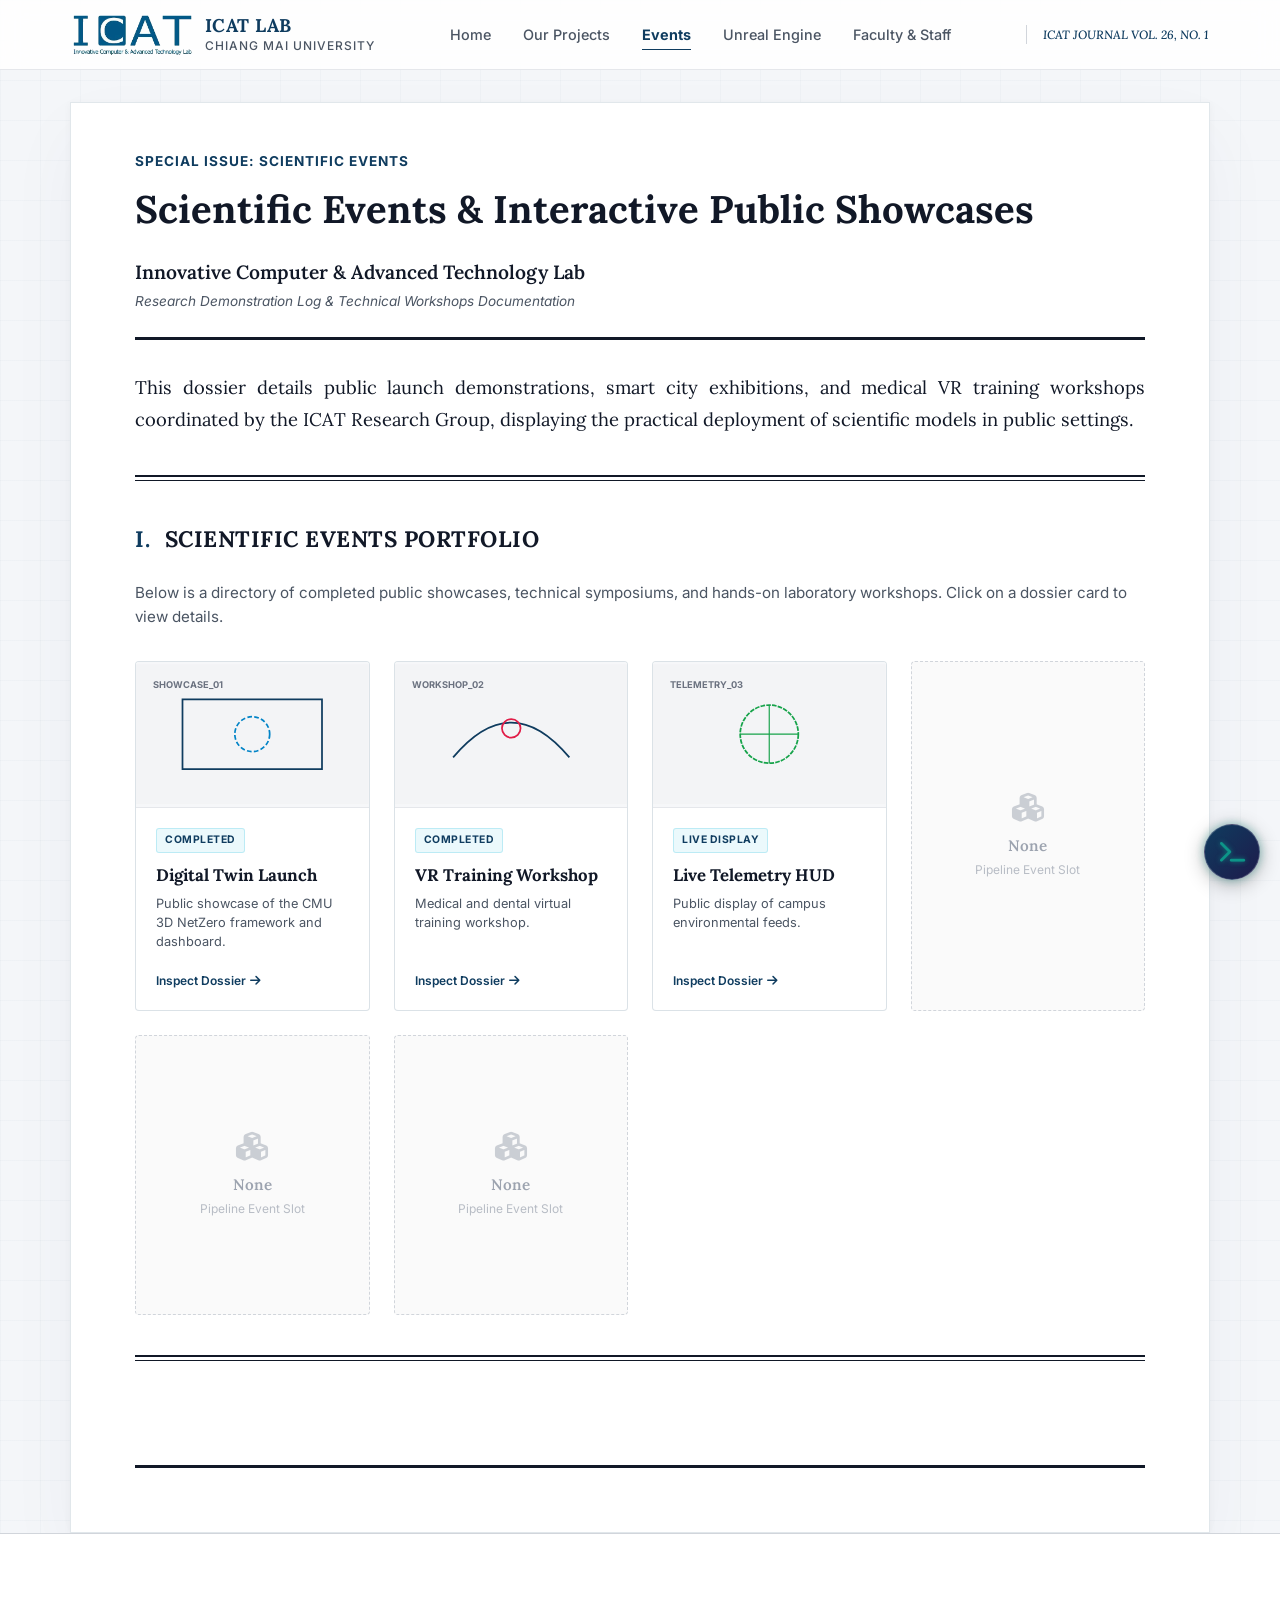
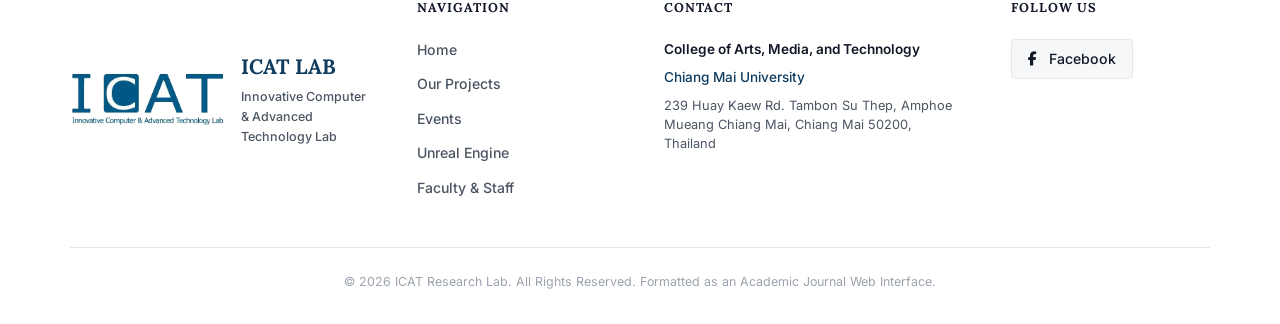
==== commit ab2d18ff: "Add interactive mini-desktop overlay UI widget" ====
--- a/events.html
+++ b/events.html
@@ -382,5 +382,6 @@
     });
   </script>
 
+  <script src="desktop-widget.js"></script>
 </body>
 </html>
--- a/index.css
+++ b/index.css
@@ -1621,3 +1621,992 @@
     grid-template-columns: 1fr;
   }
 }
+
+/* ==========================================================================
+   Interactive Mini-Desktop Overlay (ICAT System Hub)
+   ========================================================================== */
+
+#icat-desktop-overlay-container {
+  font-family: var(--font-sans);
+  color: #e2e8f0;
+}
+
+/* Trigger Button */
+.icat-trigger {
+  position: fixed;
+  bottom: 20px;
+  right: 20px;
+  width: 56px;
+  height: 56px;
+  border-radius: 50%;
+  background: linear-gradient(135deg, #0f3c5f 0%, #1e1b4b 100%);
+  border: 1px solid rgba(255, 255, 255, 0.2);
+  box-shadow: 0 4px 20px rgba(0, 0, 0, 0.3), 0 0 10px rgba(13, 148, 136, 0.4);
+  cursor: pointer;
+  z-index: 9999;
+  display: flex;
+  flex-direction: column;
+  align-items: center;
+  justify-content: center;
+  transition: all 0.3s cubic-bezier(0.34, 1.56, 0.64, 1);
+  overflow: visible;
+}
+
+.icat-trigger:hover {
+  transform: scale(1.1) translateY(-2px);
+  box-shadow: 0 6px 25px rgba(0, 0, 0, 0.4), 0 0 20px rgba(13, 148, 136, 0.6);
+  border-color: rgba(255, 255, 255, 0.4);
+}
+
+.icat-trigger.minimized {
+  transform: scale(0) rotate(180deg);
+  opacity: 0;
+  pointer-events: none;
+}
+
+.trigger-inner {
+  position: relative;
+  display: flex;
+  align-items: center;
+  justify-content: center;
+  width: 100%;
+  height: 100%;
+}
+
+.trigger-inner i {
+  color: #0d9488;
+  font-size: 1.4rem;
+  z-index: 2;
+  text-shadow: 0 0 5px rgba(13, 148, 136, 0.8);
+}
+
+.pulsing-halo {
+  position: absolute;
+  top: 0;
+  left: 0;
+  width: 100%;
+  height: 100%;
+  border-radius: 50%;
+  border: 2px solid #0d9488;
+  animation: pulse-halo-ring 2s infinite;
+  opacity: 0;
+  pointer-events: none;
+}
+
+.trigger-label {
+  position: absolute;
+  right: 70px;
+  background: rgba(15, 23, 42, 0.9);
+  color: #e2e8f0;
+  font-size: 0.75rem;
+  font-weight: 700;
+  letter-spacing: 1px;
+  padding: 0.35rem 0.75rem;
+  border-radius: 6px;
+  border: 1px solid rgba(255, 255, 255, 0.1);
+  box-shadow: 0 4px 10px rgba(0, 0, 0, 0.2);
+  white-space: nowrap;
+  opacity: 0;
+  transform: translateX(10px);
+  transition: all 0.3s ease;
+  pointer-events: none;
+}
+
+.icat-trigger:hover .trigger-label {
+  opacity: 1;
+  transform: translateX(0);
+}
+
+@keyframes pulse-halo-ring {
+  0% {
+    transform: scale(0.95);
+    opacity: 0.8;
+  }
+  100% {
+    transform: scale(1.4);
+    opacity: 0;
+  }
+}
+
+/* Desktop Window */
+.icat-window {
+  position: fixed;
+  bottom: 85px;
+  right: 20px;
+  width: 380px;
+  height: 490px;
+  border-radius: 16px;
+  background: rgba(15, 23, 42, 0.88);
+  backdrop-filter: blur(16px);
+  -webkit-backdrop-filter: blur(16px);
+  border: 1px solid rgba(255, 255, 255, 0.12);
+  box-shadow: 0 15px 35px rgba(0, 0, 0, 0.4), inset 0 1px 1px rgba(255, 255, 255, 0.1);
+  z-index: 9999;
+  display: flex;
+  flex-direction: column;
+  overflow: hidden;
+  transition: all 0.35s cubic-bezier(0.34, 1.56, 0.64, 1);
+  transform-origin: bottom right;
+  opacity: 0;
+  transform: scale(0.85) translateY(40px);
+  pointer-events: none;
+  visibility: hidden;
+}
+
+.icat-window.active {
+  opacity: 1;
+  transform: scale(1) translateY(0);
+  pointer-events: all;
+  visibility: visible;
+}
+
+/* Title Bar */
+.icat-title-bar {
+  display: flex;
+  justify-content: space-between;
+  align-items: center;
+  padding: 0.65rem 1rem;
+  background: rgba(30, 41, 59, 0.6);
+  border-bottom: 1px solid rgba(255, 255, 255, 0.08);
+}
+
+.icat-title-left {
+  display: flex;
+  align-items: center;
+  gap: 0.5rem;
+  font-size: 0.8rem;
+  font-weight: 600;
+  letter-spacing: 0.5px;
+  color: #38bdf8;
+}
+
+.icat-title-left i {
+  font-size: 0.85rem;
+}
+
+.icat-title-right {
+  display: flex;
+  align-items: center;
+  gap: 0.75rem;
+}
+
+.icat-system-time {
+  font-family: monospace;
+  font-size: 0.75rem;
+  color: #94a3b8;
+}
+
+.icat-win-btn {
+  background: none;
+  border: none;
+  color: #94a3b8;
+  font-size: 0.75rem;
+  cursor: pointer;
+  width: 20px;
+  height: 20px;
+  border-radius: 4px;
+  display: flex;
+  align-items: center;
+  justify-content: center;
+  transition: all 0.2s ease;
+}
+
+.icat-win-btn:hover {
+  background: rgba(255, 255, 255, 0.1);
+  color: #f8fafc;
+}
+
+.icat-btn-close:hover {
+  background: #ef4444;
+  color: white;
+}
+
+/* Search Bar Container */
+.icat-search-bar-container {
+  padding: 0.75rem 1rem 0.5rem 1rem;
+}
+
+.icat-search-wrapper {
+  position: relative;
+  display: flex;
+  align-items: center;
+  background: rgba(30, 41, 59, 0.8);
+  border: 1px solid rgba(255, 255, 255, 0.08);
+  border-radius: 8px;
+  padding: 0 0.75rem;
+  transition: all 0.25s ease;
+}
+
+.icat-search-wrapper:focus-within {
+  border-color: #38bdf8;
+  box-shadow: 0 0 10px rgba(56, 189, 248, 0.25);
+  background: rgba(15, 23, 42, 0.9);
+}
+
+.search-icon {
+  color: #64748b;
+  font-size: 0.85rem;
+  margin-right: 0.5rem;
+}
+
+#icat-desktop-search {
+  flex: 1;
+  background: none;
+  border: none;
+  color: #f8fafc;
+  font-size: 0.85rem;
+  padding: 0.5rem 0;
+  outline: none;
+}
+
+#icat-desktop-search::placeholder {
+  color: #64748b;
+}
+
+.icat-search-clear {
+  background: none;
+  border: none;
+  color: #64748b;
+  cursor: pointer;
+  padding: 0.25rem;
+  font-size: 0.75rem;
+}
+
+.icat-search-clear:hover {
+  color: #f8fafc;
+}
+
+/* Content Area */
+.icat-content-area {
+  flex: 1;
+  overflow-y: auto;
+  padding: 0.5rem 1rem 1rem 1rem;
+  display: flex;
+  flex-direction: column;
+}
+
+/* Breadcrumbs */
+.icat-breadcrumb-container {
+  display: flex;
+  align-items: center;
+  gap: 0.75rem;
+  margin-bottom: 0.75rem;
+  border-bottom: 1px solid rgba(255, 255, 255, 0.05);
+  padding-bottom: 0.5rem;
+}
+
+.icat-back-btn {
+  background: rgba(255, 255, 255, 0.06);
+  border: 1px solid rgba(255, 255, 255, 0.08);
+  color: #e2e8f0;
+  font-size: 0.75rem;
+  font-weight: 600;
+  padding: 0.25rem 0.5rem;
+  border-radius: 4px;
+  cursor: pointer;
+  transition: all 0.2s ease;
+  display: flex;
+  align-items: center;
+  gap: 0.25rem;
+}
+
+.icat-back-btn:hover {
+  background: rgba(255, 255, 255, 0.12);
+  border-color: rgba(255, 255, 255, 0.2);
+}
+
+.icat-breadcrumb {
+  display: flex;
+  align-items: center;
+  gap: 0.35rem;
+  font-size: 0.75rem;
+}
+
+.breadcrumb-item {
+  color: #94a3b8;
+}
+
+.breadcrumb-item.active {
+  color: #38bdf8;
+  font-weight: 600;
+}
+
+.breadcrumb-separator {
+  color: #475569;
+  font-size: 0.7rem;
+}
+
+/* Grid View (Desktop) */
+.icat-desktop-grid {
+  display: grid;
+  grid-template-columns: repeat(3, 1fr);
+  gap: 1rem;
+  padding-top: 1rem;
+}
+
+.icat-grid-item {
+  display: flex;
+  flex-direction: column;
+  align-items: center;
+  justify-content: center;
+  padding: 0.75rem 0.5rem;
+  border-radius: 8px;
+  cursor: pointer;
+  transition: all 0.25s ease;
+  border: 1px solid transparent;
+}
+
+.icat-grid-item:hover {
+  background: rgba(255, 255, 255, 0.04);
+  border-color: rgba(255, 255, 255, 0.06);
+}
+
+.icat-icon-wrapper {
+  position: relative;
+  width: 50px;
+  height: 50px;
+  display: flex;
+  align-items: center;
+  justify-content: center;
+  margin-bottom: 0.5rem;
+}
+
+.icat-icon-wrapper i {
+  font-size: 2.2rem;
+  filter: drop-shadow(0 2px 8px rgba(0, 0, 0, 0.3));
+}
+
+.folder-main-icon {
+  color: #f59e0b; /* Amber Folder */
+}
+
+.folder-open-icon {
+  color: #fbbf24;
+  position: absolute;
+  opacity: 0;
+  transform: scale(0.9);
+  transition: all 0.2s ease;
+}
+
+.icat-grid-item:hover .folder-main-icon {
+  opacity: 0;
+}
+
+.icat-grid-item:hover .folder-open-icon {
+  opacity: 1;
+  transform: scale(1);
+}
+
+.telemetry-main-icon {
+  color: #10b981; /* Emerald chart */
+  font-size: 2rem !important;
+}
+
+.network-main-icon {
+  color: #06b6d4; /* Cyan globe */
+  font-size: 2rem !important;
+}
+
+.item-count {
+  position: absolute;
+  top: 0;
+  right: 0;
+  background: #38bdf8;
+  color: #0f172a;
+  font-size: 0.65rem;
+  font-weight: 700;
+  border-radius: 9px;
+  padding: 0 4px;
+  min-width: 14px;
+  text-align: center;
+}
+
+.status-pulse-dot {
+  position: absolute;
+  top: 4px;
+  right: 4px;
+  width: 8px;
+  height: 8px;
+  border-radius: 50%;
+  background: #10b981;
+  box-shadow: 0 0 8px #10b981;
+}
+
+.telemetry-wrapper:hover .status-pulse-dot {
+  animation: pulse-node-glow 1.5s infinite;
+}
+
+.icat-icon-label {
+  font-size: 0.75rem;
+  text-align: center;
+  font-weight: 500;
+  color: #cbd5e1;
+  word-break: break-word;
+}
+
+/* File List View */
+.icat-file-list {
+  display: flex;
+  flex-direction: column;
+  gap: 0.5rem;
+}
+
+.icat-file-item {
+  display: flex;
+  align-items: center;
+  gap: 0.75rem;
+  padding: 0.65rem 0.85rem;
+  border-radius: 8px;
+  background: rgba(30, 41, 59, 0.4);
+  border: 1px solid rgba(255, 255, 255, 0.04);
+  cursor: pointer;
+  transition: all 0.2s ease;
+}
+
+.icat-file-item:hover {
+  background: rgba(255, 255, 255, 0.08);
+  border-color: rgba(255, 255, 255, 0.1);
+  transform: translateX(4px);
+}
+
+.file-icon {
+  color: #ef4444; /* PDF Red */
+  font-size: 1.25rem;
+  display: flex;
+  align-items: center;
+}
+
+.file-details {
+  display: flex;
+  flex-direction: column;
+}
+
+.file-title {
+  font-size: 0.8rem;
+  font-weight: 600;
+  color: #f1f5f9;
+}
+
+.file-meta {
+  font-size: 0.65rem;
+  color: #94a3b8;
+}
+
+/* File Content Viewer */
+.icat-file-viewer {
+  display: flex;
+  flex-direction: column;
+  gap: 0.75rem;
+}
+
+.file-close-btn {
+  align-self: flex-start;
+  background: none;
+  border: none;
+  color: #38bdf8;
+  font-size: 0.75rem;
+  font-weight: 600;
+  cursor: pointer;
+  padding: 0.25rem 0;
+  display: flex;
+  align-items: center;
+  gap: 0.35rem;
+}
+
+.file-close-btn:hover {
+  text-decoration: underline;
+}
+
+.file-viewer-body {
+  background: rgba(15, 23, 42, 0.4);
+  border: 1px solid rgba(255, 255, 255, 0.06);
+  border-radius: 8px;
+  padding: 1rem;
+}
+
+.viewer-title {
+  font-size: 0.95rem;
+  font-weight: 700;
+  color: #f8fafc;
+  margin-bottom: 0.25rem;
+}
+
+.viewer-subtitle {
+  font-size: 0.75rem;
+  color: #cbd5e1;
+  font-style: italic;
+  font-weight: 400;
+  margin-bottom: 0.5rem;
+}
+
+.viewer-meta {
+  font-size: 0.65rem;
+  color: #64748b;
+  margin-bottom: 0.75rem;
+  border-bottom: 1px solid rgba(255, 255, 255, 0.08);
+  padding-bottom: 0.5rem;
+}
+
+.viewer-text {
+  font-size: 0.75rem;
+  line-height: 1.5;
+  color: #94a3b8;
+}
+
+.viewer-text p {
+  margin-bottom: 0.75rem;
+}
+
+.doc-highlights {
+  display: flex;
+  gap: 1rem;
+  margin: 0.75rem 0;
+}
+
+.highlight-stat {
+  flex: 1;
+  background: rgba(56, 189, 248, 0.06);
+  border: 1px solid rgba(56, 189, 248, 0.12);
+  border-radius: 6px;
+  padding: 0.4rem 0.5rem;
+  text-align: center;
+  display: flex;
+  flex-direction: column;
+}
+
+.stat-number {
+  font-family: monospace;
+  font-size: 0.9rem;
+  font-weight: 700;
+  color: #38bdf8;
+}
+
+.stat-lbl {
+  font-size: 0.55rem;
+  color: #64748b;
+  text-transform: uppercase;
+}
+
+.doc-link-btn {
+  display: inline-flex;
+  align-items: center;
+  gap: 0.35rem;
+  background: #0f3c5f;
+  color: white;
+  border: 1px solid rgba(255, 255, 255, 0.1);
+  font-size: 0.7rem;
+  font-weight: 600;
+  text-decoration: none;
+  padding: 0.4rem 0.75rem;
+  border-radius: 4px;
+  margin-top: 0.5rem;
+  transition: all 0.2s ease;
+}
+
+.doc-link-btn:hover {
+  background: #38bdf8;
+  color: #0f172a;
+}
+
+/* Telemetry Sub-view */
+.telemetry-dashboard {
+  display: flex;
+  flex-direction: column;
+  gap: 1rem;
+}
+
+.telemetry-status-bar {
+  display: flex;
+  justify-content: space-between;
+  align-items: center;
+  font-size: 0.65rem;
+  background: rgba(30, 41, 59, 0.5);
+  border: 1px solid rgba(255, 255, 255, 0.05);
+  padding: 0.4rem 0.65rem;
+  border-radius: 6px;
+}
+
+.telemetry-status-indicator {
+  display: flex;
+  align-items: center;
+  gap: 0.35rem;
+}
+
+.status-led {
+  width: 6px;
+  height: 6px;
+  border-radius: 50%;
+}
+
+.led-green {
+  background: #10b981;
+  box-shadow: 0 0 6px #10b981;
+}
+
+.text-green {
+  color: #10b981;
+  font-weight: 700;
+  letter-spacing: 0.5px;
+}
+
+.system-uptime {
+  font-family: monospace;
+  color: #94a3b8;
+}
+
+.telemetry-meters {
+  display: flex;
+  flex-direction: column;
+  gap: 0.75rem;
+}
+
+.meter-box {
+  display: flex;
+  flex-direction: column;
+  gap: 0.25rem;
+}
+
+.meter-info {
+  display: flex;
+  justify-content: space-between;
+  font-size: 0.7rem;
+  color: #cbd5e1;
+}
+
+.meter-name {
+  display: flex;
+  align-items: center;
+  gap: 0.35rem;
+}
+
+.meter-name i {
+  font-size: 0.75rem;
+  width: 12px;
+}
+
+.meter-val {
+  font-family: monospace;
+  font-weight: 600;
+}
+
+.meter-track {
+  height: 6px;
+  background: rgba(255, 255, 255, 0.08);
+  border-radius: 3px;
+  overflow: hidden;
+  position: relative;
+}
+
+.meter-fill {
+  height: 100%;
+  border-radius: 3px;
+  transition: width 1.4s cubic-bezier(0.1, 0.8, 0.3, 1);
+}
+
+.fill-blue {
+  background: #38bdf8;
+  box-shadow: 0 0 8px rgba(56, 189, 248, 0.4);
+}
+
+.fill-orange {
+  background: #f59e0b;
+  box-shadow: 0 0 8px rgba(245, 158, 11, 0.4);
+}
+
+.fill-green {
+  background: #10b981;
+  box-shadow: 0 0 8px rgba(16, 185, 129, 0.4);
+}
+
+.telemetry-nodes {
+  background: rgba(15, 23, 42, 0.4);
+  border: 1px solid rgba(255, 255, 255, 0.05);
+  border-radius: 8px;
+  padding: 0.65rem 0.85rem;
+}
+
+.nodes-title {
+  font-size: 0.7rem;
+  font-weight: 600;
+  color: #64748b;
+  text-transform: uppercase;
+  letter-spacing: 0.5px;
+  margin-bottom: 0.5rem;
+}
+
+.nodes-list {
+  display: flex;
+  flex-direction: column;
+  gap: 0.4rem;
+}
+
+.node-item {
+  display: flex;
+  align-items: center;
+  font-size: 0.7rem;
+}
+
+.node-led {
+  width: 6px;
+  height: 6px;
+  border-radius: 50%;
+  margin-right: 0.5rem;
+  transition: all 0.3s ease;
+}
+
+.node-led.online {
+  background: #10b981;
+  box-shadow: 0 0 6px #10b981;
+}
+
+.node-led.standby {
+  background: #f59e0b;
+  box-shadow: 0 0 6px #f59e0b;
+}
+
+.node-led.offline {
+  background: #64748b;
+  box-shadow: none;
+}
+
+.node-name {
+  color: #cbd5e1;
+  flex: 1;
+}
+
+.node-ping {
+  font-family: monospace;
+  color: #64748b;
+}
+
+.node-led.online + .node-name + .node-ping {
+  color: #10b981;
+}
+
+.telemetry-actions {
+  display: flex;
+  gap: 0.75rem;
+  margin-top: 0.25rem;
+}
+
+.tel-action-btn {
+  flex: 1;
+  background: rgba(255, 255, 255, 0.06);
+  border: 1px solid rgba(255, 255, 255, 0.1);
+  color: #f8fafc;
+  font-size: 0.75rem;
+  font-weight: 600;
+  padding: 0.5rem;
+  border-radius: 6px;
+  cursor: pointer;
+  transition: all 0.2s ease;
+  display: flex;
+  align-items: center;
+  justify-content: center;
+  gap: 0.35rem;
+}
+
+.tel-action-btn:hover {
+  background: rgba(255, 255, 255, 0.12);
+  border-color: rgba(255, 255, 255, 0.18);
+}
+
+.tel-action-btn:disabled {
+  opacity: 0.5;
+  cursor: not-allowed;
+}
+
+.tel-action-btn.primary {
+  background: #0d9488;
+  border-color: #14b8a6;
+}
+
+.tel-action-btn.primary:hover {
+  background: #0f766e;
+}
+
+.tel-action-btn.primary.boosted {
+  background: #ef4444;
+  border-color: #f87171;
+  animation: boost-pulse-border 1.5s infinite;
+}
+
+@keyframes boost-pulse-border {
+  0% {
+    box-shadow: 0 0 0 0 rgba(239, 68, 68, 0.4);
+  }
+  100% {
+    box-shadow: 0 0 0 6px rgba(239, 68, 68, 0);
+  }
+}
+
+/* Network Sub-view */
+.network-container {
+  display: flex;
+  flex-direction: column;
+  gap: 0.75rem;
+}
+
+.network-description {
+  font-size: 0.75rem;
+  color: #94a3b8;
+  line-height: 1.4;
+}
+
+.network-list {
+  display: flex;
+  flex-direction: column;
+  gap: 0.65rem;
+}
+
+.network-item {
+  display: flex;
+  align-items: center;
+  gap: 0.75rem;
+  background: rgba(30, 41, 59, 0.4);
+  border: 1px solid rgba(255, 255, 255, 0.04);
+  padding: 0.65rem 0.85rem;
+  border-radius: 8px;
+  text-decoration: none;
+  transition: all 0.25s ease;
+}
+
+.network-item:hover {
+  background: rgba(255, 255, 255, 0.08);
+  border-color: rgba(56, 189, 248, 0.25);
+  transform: translateY(-2px);
+}
+
+.network-icon-box {
+  width: 32px;
+  height: 32px;
+  border-radius: 6px;
+  background: rgba(6, 182, 212, 0.1);
+  border: 1px solid rgba(6, 182, 212, 0.15);
+  display: flex;
+  align-items: center;
+  justify-content: center;
+  color: #06b6d4;
+  font-size: 0.95rem;
+}
+
+.network-text {
+  flex: 1;
+  display: flex;
+  flex-direction: column;
+  gap: 0.1rem;
+}
+
+.network-name {
+  font-size: 0.75rem;
+  font-weight: 600;
+  color: #f8fafc;
+}
+
+.network-desc {
+  font-size: 0.6rem;
+  color: #64748b;
+}
+
+.network-arrow {
+  color: #475569;
+  font-size: 0.7rem;
+  transition: color 0.2s ease;
+}
+
+.network-item:hover .network-arrow {
+  color: #38bdf8;
+}
+
+/* Taskbar / Dock */
+.icat-taskbar {
+  background: rgba(15, 23, 42, 0.95);
+  border-top: 1px solid rgba(255, 255, 255, 0.08);
+  padding: 0.5rem 0.75rem;
+  display: flex;
+  align-items: center;
+  gap: 0.75rem;
+  height: 44px;
+}
+
+.taskbar-btn {
+  background: rgba(255, 255, 255, 0.06);
+  border: 1px solid rgba(255, 255, 255, 0.08);
+  color: #cbd5e1;
+  width: 28px;
+  height: 28px;
+  border-radius: 6px;
+  display: flex;
+  align-items: center;
+  justify-content: center;
+  cursor: pointer;
+  transition: all 0.2s ease;
+}
+
+.taskbar-btn:hover {
+  background: rgba(255, 255, 255, 0.12);
+  border-color: rgba(255, 255, 255, 0.2);
+  color: #f8fafc;
+}
+
+.taskbar-active-apps {
+  flex: 1;
+  display: flex;
+  align-items: center;
+}
+
+.taskbar-app-pill {
+  background: rgba(56, 189, 248, 0.08);
+  border: 1px solid rgba(56, 189, 248, 0.2);
+  color: #38bdf8;
+  font-size: 0.7rem;
+  font-weight: 600;
+  padding: 0.25rem 0.6rem;
+  border-radius: 4px;
+  display: flex;
+  align-items: center;
+  gap: 0.35rem;
+}
+
+/* Scrollbar Customization within Overlay */
+.icat-content-area::-webkit-scrollbar {
+  width: 5px;
+}
+
+.icat-content-area::-webkit-scrollbar-track {
+  background: transparent;
+}
+
+.icat-content-area::-webkit-scrollbar-thumb {
+  background: rgba(255, 255, 255, 0.15);
+  border-radius: 3px;
+}
+
+.icat-content-area::-webkit-scrollbar-thumb:hover {
+  background: rgba(255, 255, 255, 0.25);
+}
+
+/* Animations */
+@keyframes pulse-node-glow {
+  0% {
+    box-shadow: 0 0 0 0 rgba(16, 185, 129, 0.7);
+  }
+  70% {
+    box-shadow: 0 0 0 6px rgba(16, 185, 129, 0);
+  }
+  100% {
+    box-shadow: 0 0 0 0 rgba(16, 185, 129, 0);
+  }
+}
+
+/* Responsive adjustment */
+@media (max-width: 480px) {
+  .icat-window {
+    width: calc(100% - 30px);
+    right: 15px;
+    left: 15px;
+    bottom: 80px;
+    height: 450px;
+  }
+}
+
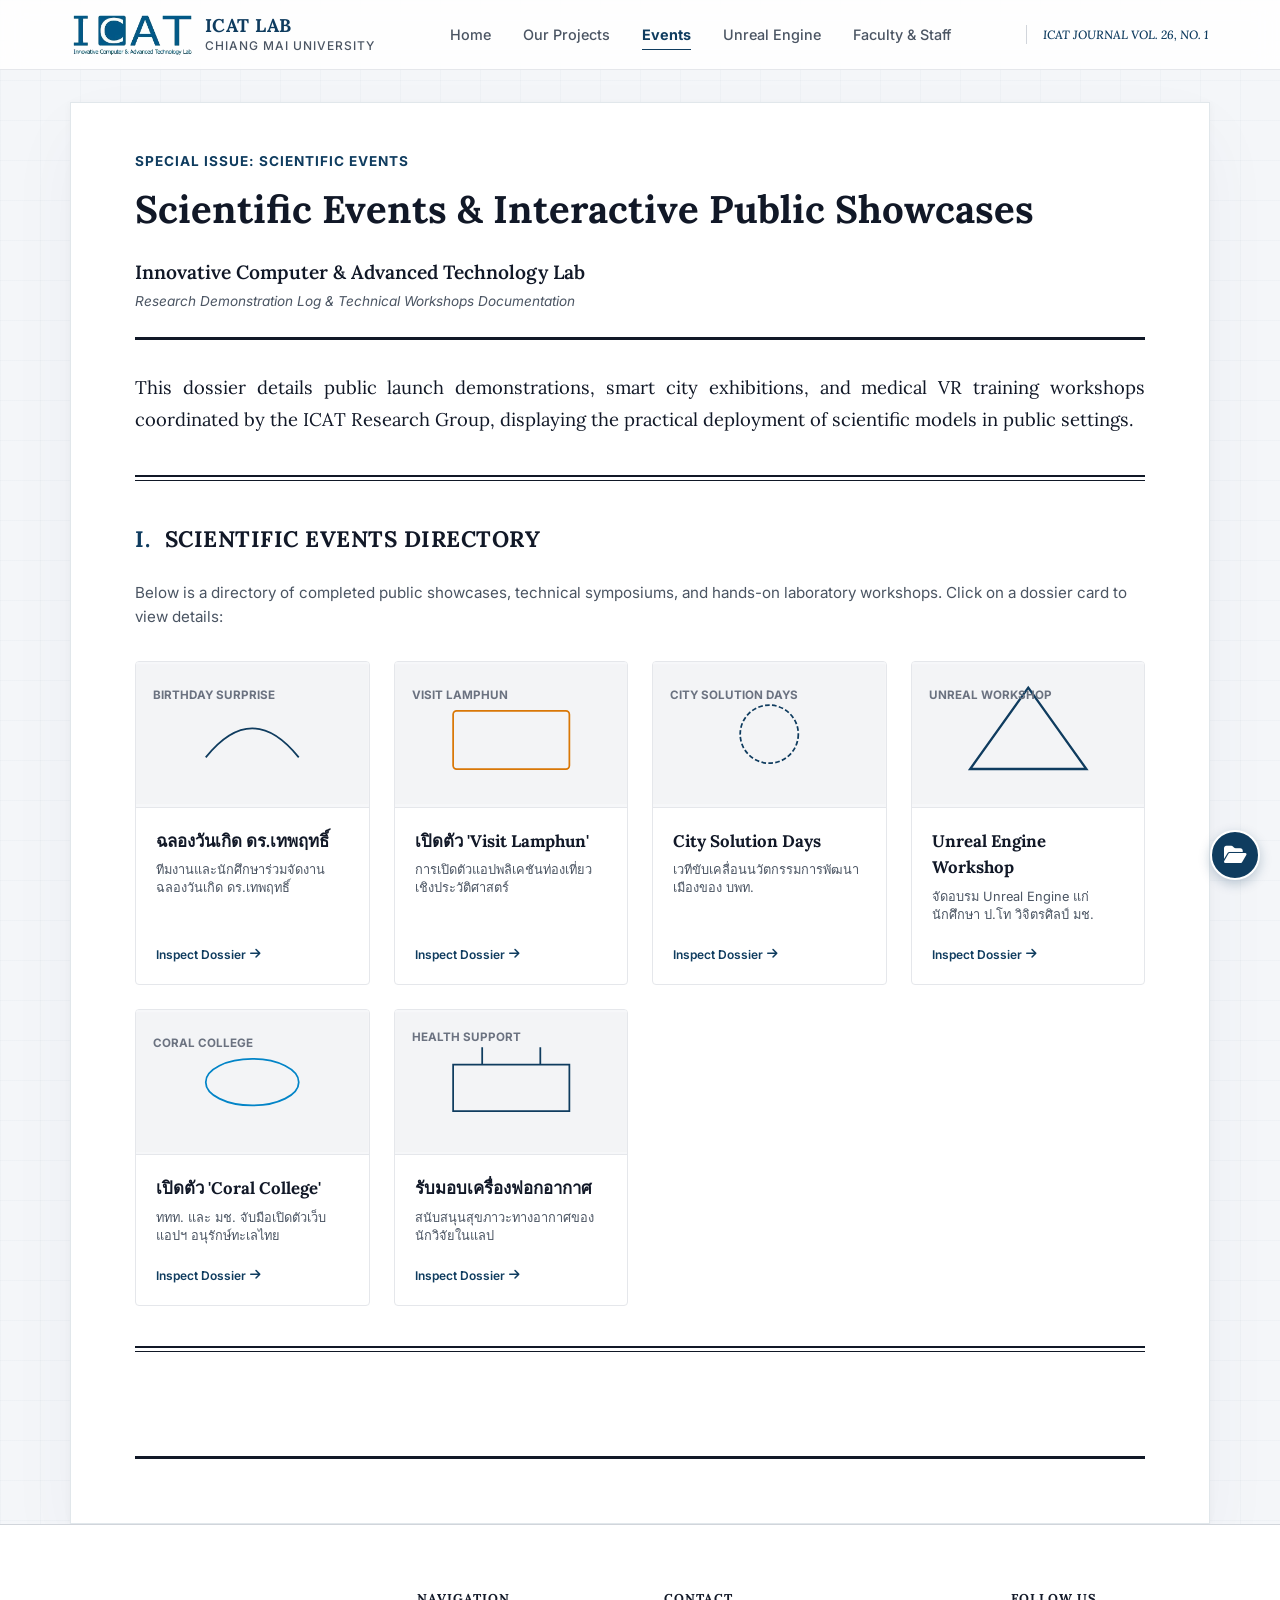
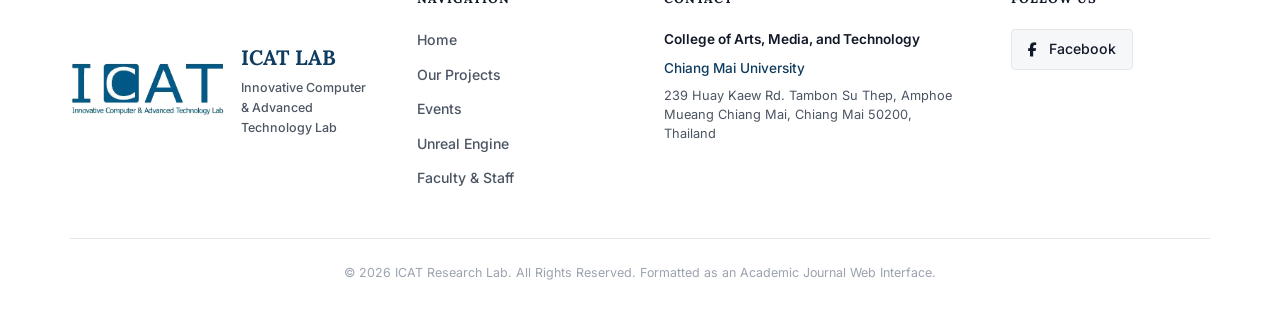
==== commit fbdf3297: "Update Events layout to match Projects details view and add new Unreal Engine training articles" ====
--- a/events.html
+++ b/events.html
@@ -68,93 +68,106 @@
     <div class="paper-divider-double"></div>
 
     <!-- Section I: Event Portfolio Directory -->
-    <section class="paper-section" id="portfolio-section">
-      <h2 class="section-title"><span class="section-num">I.</span> SCIENTIFIC EVENTS PORTFOLIO</h2>
-      
+    <section class="paper-section" id="digital-twins-section">
+      <h2 class="section-title"><span class="section-num">I.</span> SCIENTIFIC EVENTS DIRECTORY</h2>
       <p class="section-paragraph">
-        Below is a directory of completed public showcases, technical symposiums, and hands-on laboratory workshops. Click on a dossier card to view details.
+        Below is a directory of completed public showcases, technical symposiums, and hands-on laboratory workshops. Click on a dossier card to view details:
       </p>
 
       <div class="game-portfolio-grid">
-        <!-- Event 1: Digital Twin Launch -->
-        <article class="game-portfolio-card active-card" onclick="selectEvent(0)">
-          <div class="game-card-thumbnail">
-            <svg viewBox="0 0 200 120" xmlns="http://www.w3.org/2000/svg">
-              <rect width="200" height="120" fill="#f3f4f6" />
-              <path d="M40,30 L160,30 L160,90 L40,90 Z" fill="none" stroke="#0f3c5f" stroke-width="1.5"/>
-              <circle cx="100" cy="60" r="15" fill="none" stroke="#0284c7" stroke-width="1.5" stroke-dasharray="4 2"/>
-              <text x="15" y="20" font-family="Inter" font-size="8" fill="#6b7280" font-weight="bold">SHOWCASE_01</text>
-            </svg>
-          </div>
-          <div class="game-card-info">
-            <span class="game-card-status status-published">COMPLETED</span>
-            <h4 class="game-card-title">Digital Twin Launch</h4>
-            <p class="game-card-desc">Public showcase of the CMU 3D NetZero framework and dashboard.</p>
-            <span class="game-card-action">Inspect Dossier <i class="fa-solid fa-arrow-right"></i></span>
-          </div>
-        </article>
-
-        <!-- Event 2: VR Training Workshop -->
-        <article class="game-portfolio-card active-card" onclick="selectEvent(1)">
-          <div class="game-card-thumbnail">
-            <svg viewBox="0 0 200 120" xmlns="http://www.w3.org/2000/svg">
-              <rect width="200" height="120" fill="#f3f4f6" />
-              <path d="M50,80 Q100,20 150,80" fill="none" stroke="#0f3c5f" stroke-width="1.5"/>
-              <circle cx="100" cy="55" r="8" fill="none" stroke="#e11d48" stroke-width="1.5"/>
-              <text x="15" y="20" font-family="Inter" font-size="8" fill="#6b7280" font-weight="bold">WORKSHOP_02</text>
-            </svg>
-          </div>
-          <div class="game-card-info">
-            <span class="game-card-status status-published">COMPLETED</span>
-            <h4 class="game-card-title">VR Training Workshop</h4>
-            <p class="game-card-desc">Medical and dental virtual training workshop.</p>
-            <span class="game-card-action">Inspect Dossier <i class="fa-solid fa-arrow-right"></i></span>
-          </div>
-        </article>
-
-        <!-- Event 3: Live Telemetry HUD -->
-        <article class="game-portfolio-card active-card" onclick="selectEvent(2)">
-          <div class="game-card-thumbnail">
-            <svg viewBox="0 0 200 120" xmlns="http://www.w3.org/2000/svg">
-              <rect width="200" height="120" fill="#f3f4f6" />
-              <circle cx="100" cy="60" r="25" fill="none" stroke="#16a34a" stroke-width="1.5" stroke-dasharray="4 1"/>
-              <line x1="75" y1="60" x2="125" y2="60" stroke="#16a34a" stroke-width="1"/>
-              <line x1="100" y1="35" x2="100" y2="85" stroke="#16a34a" stroke-width="1"/>
-              <text x="15" y="20" font-family="Inter" font-size="8" fill="#6b7280" font-weight="bold">TELEMETRY_03</text>
-            </svg>
-          </div>
-          <div class="game-card-info">
-            <span class="game-card-status status-published">LIVE DISPLAY</span>
-            <h4 class="game-card-title">Live Telemetry HUD</h4>
-            <p class="game-card-desc">Public display of campus environmental feeds.</p>
-            <span class="game-card-action">Inspect Dossier <i class="fa-solid fa-arrow-right"></i></span>
-          </div>
-        </article>
-
-        <!-- Placeholder 4 -->
-        <article class="game-portfolio-card disabled-card" style="background-color: #fafafa; border: 1px dashed #d1d5db; display: flex; align-items: center; justify-content: center; padding: 1.5rem; text-align: center; min-height: 280px;">
-          <div style="color: var(--text-muted);">
-            <i class="fa-solid fa-cubes" style="font-size: 1.8rem; margin-bottom: 0.75rem; display: block; opacity: 0.5;"></i>
-            <h4 style="font-family: var(--font-serif); font-size: 0.95rem; margin-bottom: 0.25rem; font-weight: 600; color: var(--text-muted);">None</h4>
-            <p style="font-size: 0.75rem; line-height: 1.4; margin: 0; opacity: 0.7;">Pipeline Event Slot</p>
-          </div>
-        </article>
-
-        <!-- Placeholder 5 -->
-        <article class="game-portfolio-card disabled-card" style="background-color: #fafafa; border: 1px dashed #d1d5db; display: flex; align-items: center; justify-content: center; padding: 1.5rem; text-align: center; min-height: 280px;">
-          <div style="color: var(--text-muted);">
-            <i class="fa-solid fa-cubes" style="font-size: 1.8rem; margin-bottom: 0.75rem; display: block; opacity: 0.5;"></i>
-            <h4 style="font-family: var(--font-serif); font-size: 0.95rem; margin-bottom: 0.25rem; font-weight: 600; color: var(--text-muted);">None</h4>
-            <p style="font-size: 0.75rem; line-height: 1.4; margin: 0; opacity: 0.7;">Pipeline Event Slot</p>
-          </div>
-        </article>
-
-        <!-- Placeholder 6 -->
-        <article class="game-portfolio-card disabled-card" style="background-color: #fafafa; border: 1px dashed #d1d5db; display: flex; align-items: center; justify-content: center; padding: 1.5rem; text-align: center; min-height: 280px;">
-          <div style="color: var(--text-muted);">
-            <i class="fa-solid fa-cubes" style="font-size: 1.8rem; margin-bottom: 0.75rem; display: block; opacity: 0.5;"></i>
-            <h4 style="font-family: var(--font-serif); font-size: 0.95rem; margin-bottom: 0.25rem; font-weight: 600; color: var(--text-muted);">None</h4>
-            <p style="font-size: 0.75rem; line-height: 1.4; margin: 0; opacity: 0.7;">Pipeline Event Slot</p>
+        <!-- Event 1 -->
+        <article class="game-portfolio-card" onclick="selectEvent(0)">
+          <div class="game-card-thumbnail">
+            <svg viewBox="0 0 200 120" xmlns="http://www.w3.org/2000/svg">
+              <rect width="200" height="120" fill="#f3f4f6" />
+              <path d="M60,80 Q100,30 140,80" fill="none" stroke="#0f3c5f" stroke-width="1.5"/>
+              <text x="15" y="30" font-family="Inter" font-size="10" fill="#6b7280" font-weight="bold">BIRTHDAY SURPRISE</text>
+            </svg>
+          </div>
+          <div class="game-card-info">
+            <h4 class="game-card-title">ฉลองวันเกิด ดร.เทพฤทธิ์</h4>
+            <p class="game-card-desc">ทีมงานและนักศึกษาร่วมจัดงานฉลองวันเกิด ดร.เทพฤทธิ์</p>
+            <span class="game-card-action">Inspect Dossier <i class="fa-solid fa-arrow-right"></i></span>
+          </div>
+        </article>
+
+        <!-- Event 2 -->
+        <article class="game-portfolio-card" onclick="selectEvent(1)">
+          <div class="game-card-thumbnail">
+            <svg viewBox="0 0 200 120" xmlns="http://www.w3.org/2000/svg">
+              <rect width="200" height="120" fill="#f3f4f6" />
+              <rect x="50" y="40" width="100" height="50" rx="3" fill="none" stroke="#d97706" stroke-width="1.5" />
+              <text x="15" y="30" font-family="Inter" font-size="10" fill="#6b7280" font-weight="bold">VISIT LAMPHUN</text>
+            </svg>
+          </div>
+          <div class="game-card-info">
+            <h4 class="game-card-title">เปิดตัว 'Visit Lamphun'</h4>
+            <p class="game-card-desc">การเปิดตัวแอปพลิเคชันท่องเที่ยวเชิงประวัติศาสตร์</p>
+            <span class="game-card-action">Inspect Dossier <i class="fa-solid fa-arrow-right"></i></span>
+          </div>
+        </article>
+
+        <!-- Event 3 -->
+        <article class="game-portfolio-card" onclick="selectEvent(2)">
+          <div class="game-card-thumbnail">
+            <svg viewBox="0 0 200 120" xmlns="http://www.w3.org/2000/svg">
+              <rect width="200" height="120" fill="#f3f4f6" />
+              <circle cx="100" cy="60" r="25" fill="none" stroke="#0f3c5f" stroke-width="1.5" stroke-dasharray="4 2"/>
+              <text x="15" y="30" font-family="Inter" font-size="10" fill="#6b7280" font-weight="bold">CITY SOLUTION DAYS</text>
+            </svg>
+          </div>
+          <div class="game-card-info">
+            <h4 class="game-card-title">City Solution Days</h4>
+            <p class="game-card-desc">เวทีขับเคลื่อนนวัตกรรมการพัฒนาเมืองของ บพท.</p>
+            <span class="game-card-action">Inspect Dossier <i class="fa-solid fa-arrow-right"></i></span>
+          </div>
+        </article>
+
+        <!-- Event 4 -->
+        <article class="game-portfolio-card" onclick="selectEvent(3)">
+          <div class="game-card-thumbnail">
+            <svg viewBox="0 0 200 120" xmlns="http://www.w3.org/2000/svg">
+              <rect width="200" height="120" fill="#f3f4f6" />
+              <polygon points="100,20 150,90 50,90" fill="none" stroke="#0f3c5f" stroke-width="2" />
+              <text x="15" y="30" font-family="Inter" font-size="10" fill="#6b7280" font-weight="bold">UNREAL WORKSHOP</text>
+            </svg>
+          </div>
+          <div class="game-card-info">
+            <h4 class="game-card-title">Unreal Engine Workshop</h4>
+            <p class="game-card-desc">จัดอบรม Unreal Engine แก่นักศึกษา ป.โท วิจิตรศิลป์ มช.</p>
+            <span class="game-card-action">Inspect Dossier <i class="fa-solid fa-arrow-right"></i></span>
+          </div>
+        </article>
+
+        <!-- Event 5 -->
+        <article class="game-portfolio-card" onclick="selectEvent(4)">
+          <div class="game-card-thumbnail">
+            <svg viewBox="0 0 200 120" xmlns="http://www.w3.org/2000/svg">
+              <rect width="200" height="120" fill="#f3f4f6" />
+              <ellipse cx="100" cy="60" rx="40" ry="20" fill="none" stroke="#0284c7" stroke-width="1.5" />
+              <text x="15" y="30" font-family="Inter" font-size="10" fill="#6b7280" font-weight="bold">CORAL COLLEGE</text>
+            </svg>
+          </div>
+          <div class="game-card-info">
+            <h4 class="game-card-title">เปิดตัว 'Coral College'</h4>
+            <p class="game-card-desc">ททท. และ มช. จับมือเปิดตัวเว็บแอปฯ อนุรักษ์ทะเลไทย</p>
+            <span class="game-card-action">Inspect Dossier <i class="fa-solid fa-arrow-right"></i></span>
+          </div>
+        </article>
+
+        <!-- Event 6 -->
+        <article class="game-portfolio-card" onclick="selectEvent(5)">
+          <div class="game-card-thumbnail">
+            <svg viewBox="0 0 200 120" xmlns="http://www.w3.org/2000/svg">
+              <rect width="200" height="120" fill="#f3f4f6" />
+              <path d="M50,85 L50,45 L150,45 L150,85 Z M75,45 L75,30 M125,45 L125,30" fill="none" stroke="#0f3c5f" stroke-width="1.5" />
+              <text x="15" y="25" font-family="Inter" font-size="10" fill="#6b7280" font-weight="bold">HEALTH SUPPORT</text>
+            </svg>
+          </div>
+          <div class="game-card-info">
+            <h4 class="game-card-title">รับมอบเครื่องฟอกอากาศ</h4>
+            <p class="game-card-desc">สนับสนุนสุขภาวะทางอากาศของนักวิจัยในแลป</p>
+            <span class="game-card-action">Inspect Dossier <i class="fa-solid fa-arrow-right"></i></span>
           </div>
         </article>
       </div>
@@ -171,54 +184,41 @@
         <i class="fa-solid fa-xmark"></i>
       </button>
 
-      <div class="project-details-content">
-        <div class="project-details-grid">
-          <div class="project-details-text-side">
-            <span class="project-details-tag" id="detail-event-tag">SHOWCASE_01</span>
-            <h3 class="project-details-title" id="detail-event-title">Digital Twin Launch</h3>
-            <p class="project-details-authors" id="detail-event-authors">College of Arts, Media, and Technology</p>
-            
-            <div class="tech-specs-grid">
-              <div class="spec-item">
-                <span class="spec-label"><i class="fa-solid fa-layer-group"></i> Category:</span>
-                <span class="spec-val" id="detail-spec-category">Public Exhibition</span>
+      <div class="project-dossier-grid">
+        <!-- Left Side: Our Showcase -->
+        <div class="project-dossier-showcase">
+          <div class="dossier-showcase-title">OUR SHOWCASE</div>
+          <div class="dossier-showcase-placeholder">
+            <svg viewBox="0 0 400 300" xmlns="http://www.w3.org/2000/svg">
+              <rect width="100%" height="100%" fill="#f9fafb" stroke="#e5e7eb" stroke-width="1.5" />
+              <text x="50%" y="50%" dominant-baseline="middle" text-anchor="middle" font-family="Inter" font-size="14" fill="#9ca3af">รูปภาพ (Our Showcase)</text>
+            </svg>
+          </div>
+        </div>
+
+        <!-- Right Side: Event Info -->
+        <div class="project-dossier-info">
+          <h3 class="dossier-project-title" id="dossier-title">Event Title</h3>
+          <span class="dossier-category" id="dossier-category">Event</span>
+          
+          <div class="dossier-meta-section">
+            <h4 class="dossier-sub-header">Event Info</h4>
+            <div class="dossier-meta-grid" style="grid-template-columns: 1fr 1fr;">
+              <div class="dossier-meta-item">
+                <span class="meta-label">Date</span>
+                <span class="meta-value" id="dossier-meta-date">-</span>
               </div>
-              <div class="spec-item">
-                <span class="spec-label"><i class="fa-solid fa-calendar-days"></i> Period:</span>
-                <span class="spec-val" id="detail-spec-period">June 26, 2026</span>
-              </div>
-              <div class="spec-item">
-                <span class="spec-label"><i class="fa-solid fa-users"></i> Attendees:</span>
-                <span class="spec-val spec-badge" id="detail-spec-attendees">100+ Delegates</span>
-              </div>
-              <div class="spec-item">
-                <span class="spec-label"><i class="fa-solid fa-handshake"></i> Collaborator:</span>
-                <span class="spec-val" id="detail-spec-collab">ERDI-CMU, Faculty of Engineering</span>
+              <div class="dossier-meta-item">
+                <span class="meta-label">Location</span>
+                <span class="meta-value" id="dossier-meta-location">-</span>
               </div>
             </div>
-
-            <p class="project-details-abstract justify-text" id="detail-event-abstract">
-              Technical demonstration of the ICAT Digital Twin framework.
-            </p>
-            
-            <div class="centered-cta-container">
-              <a href="https://youtube.com" target="_blank" rel="noopener noreferrer" class="visit-project-btn" id="detail-event-link">
-                <i class="fa-solid fa-circle-play"></i>
-                <span>Watch Demonstration Recording</span>
-              </a>
-            </div>
-          </div>
-          <div class="project-details-preview-side">
-            <div class="details-window-frame">
-              <div class="window-bar">
-                <span class="window-dot red"></span>
-                <span class="window-dot yellow"></span>
-                <span class="window-dot green"></span>
-                <span class="window-title">Event Media Visualizer</span>
-              </div>
-              <div class="window-content" id="detail-event-preview">
-                <!-- Media visualizer injected dynamically -->
-              </div>
+          </div>
+
+          <div class="dossier-about-section">
+            <h4 class="dossier-sub-header">About Event</h4>
+            <div class="dossier-desc-container" id="dossier-desc-container">
+              <!-- Descriptive paragraphs in Thai populated dynamically -->
             </div>
           </div>
         </div>
@@ -274,42 +274,78 @@
   <script>
     const EVENTS_DATA = [
       {
-        tag: "SHOWCASE_01",
-        title: "Digital Twin Launch Exhibition",
-        authors: "College of Arts, Media, and Technology",
-        abstract: "Public showcase of the CMU 3D NetZero framework and live telemetry dashboard. The exhibition displayed real-time mapping of physical university parameters to virtual models, highlighting computational tools designed by student researchers.",
-        category: "Public Exhibition",
-        period: "June 26, 2026",
-        attendees: "100+ Delegates",
-        collab: "ERDI-CMU, Faculty of Engineering",
-        link: "https://www.youtube.com/embed/xUAVNhBEi8I?start=48",
-        html: `<div class="video-container" style="width:100%; height:100%;">
-                 <iframe src="https://www.youtube.com/embed/xUAVNhBEi8I?start=48" title="ICAT Lab Showcase Video" frameborder="0" allow="accelerometer; autoplay; clipboard-write; encrypted-media; gyroscope; picture-in-picture" allowfullscreen style="width:100%; height:100%;"></iframe>
-               </div>`
+        title: "แลปคึกคัก! จัดงานฉลองวันเกิดสุดอบอุ่นให้อาจารย์ ดร.เทพฤทธิ์ สินธำรงรักษ์",
+        date: "Friday, September 19, 2025",
+        location: "Chiang Mai University",
+        about: "บรรยากาศเต็มไปด้วยความสุขและรอยยิ้ม เมื่อเหล่านักศึกษาและทีมงานพร้อมใจกันจัดงานเลี้ยงวันเกิดสุดเซอร์ไพรส์ให้อาจารย์จอร์น (ดร.เทพฤทธิ์ สินธำรงรักษ์) ณ ห้องแลปวิจัย เมื่อวันที่ 3 กันยายนที่ผ่านมา สุดเซอร์ไพรส์! ทีมงานและนักศึกษาพร้อมใจจัดงานฉลองวันเกิดให้อาจารย์จอร์น 🥳🎂",
+        paragraphs: [
+          "เชียงใหม่, ประเทศไทย – วันที่ 3 กันยายนที่ผ่านมา ห้องแลปวิจัยของเราอบอวลไปด้วยความอบอุ่นและเสียงหัวเราะ เมื่อทีมงานและนักศึกษาได้ร่วมกันจัดงานฉลองวันเกิดสุดพิเศษให้กับ อาจารย์ ดร.เทพฤทธิ์ สินธำรงรักษ์ หรือที่ทุกคนคุ้นเคยกันในชื่อ “อาจารย์จอร์น” อาจารย์ผู้เป็นที่รักและเป็นแรงบันดาลใจให้กับพวกเรามาโดยตลอด",
+          "งานเลี้ยงเล็กๆ แต่เต็มไปด้วยความหมายนี้ถูกจัดขึ้นอย่างเรียบง่ายภายในห้องแลป ซึ่งเป็นเสมือนบ้านหลังที่สองของพวกเราทุกคน บรรยากาศเป็นไปอย่างเป็นกันเอง มีทั้งขนมเค้กแสนอร่อย 🎂 เสียงเพลงคลอเบาๆ และที่ขาดไม่ได้คือการอวยพรจากใจของลูกศิษย์และเพื่อนร่วมงานทุกคน",
+          "อาจารย์จอร์นเป็นที่รู้จักกันดีในฐานะอาจารย์ผู้เปี่ยมด้วยความรู้ความสามารถ และยังเป็นที่ปรึกษาที่ใจดี คอยให้คำแนะนำและสนับสนุนนักศึกษาในทุกๆ โปรเจกต์ ไม่แปลกใจเลยว่าทำไมอาจารย์ถึงเป็นที่รักของทุกคนขนาดนี้",
+          "ในช่วงท้ายของงาน อาจารย์จอร์นได้กล่าวขอบคุณทุกคนที่จัดงานให้ พร้อมทั้งแสดงความประทับใจในความรักและความผูกพันที่ทุกคนมีให้ 🎉 \"รู้สึกดีใจและซาบซึ้งใจมากๆ ครับที่ทุกคนจำได้และมาร่วมฉลองกันแบบนี้ การได้เห็นความสำเร็จของลูกศิษย์ทุกคนก็เหมือนเป็นของขวัญที่ดีที่สุดสำหรับผมแล้ว\" อาจารย์กล่าวด้วยรอยยิ้ม",
+          "นับเป็นอีกหนึ่งโมเมนต์แห่งความสุขและความทรงจำดีๆ ที่เกิดขึ้นในห้องแลปของเรา ที่ไม่เพียงแค่เป็นพื้นที่สำหรับการเรียนรู้และวิจัย แต่ยังเป็นที่รวมตัวของครอบครัวแห่งนวัตกรรมที่พร้อมจะสร้างสรรค์สิ่งดีๆ ไปด้วยกันเสมอ ✨"
+        ]
       },
       {
-        tag: "WORKSHOP_02",
-        title: "Virtual Reality Training Workshop",
-        authors: "ICAT Lab Clinical Simulation Group",
-        abstract: "Medical and engineering training workshops featuring clinical operating room simulators. Coordinated alongside associated medical sciences and dental faculties, this session hosted student clinicians executing practice procedures in simulated VR environments.",
-        category: "Technical Workshop",
-        period: "Bi-monthly Workshops",
-        attendees: "40+ Medical Students",
-        collab: "Associated Medical Sciences",
-        link: "events.html",
-        html: `<img src="XRVR.jpg" alt="VR Training" style="width: 100%; height: 100%; object-fit: cover; display:block;">`
+        title: "เทศบาลลำพูน จับมือ มช. เปิดตัว ‘Visit Lamphun’ แอปฯ พลิกโฉมการท่องเที่ยวเมืองประวัติศาสตร์",
+        date: "Monday, September 22, 2025",
+        location: "Chiang Mai University",
+        about: "เทศบาลเมืองลำพูน ร่วมกับมหาวิทยาลัยเชียงใหม่ แถลงข่าวเปิดตัวแอปพลิเคชัน ‘Visit Lamphun’ เพื่อส่งเสริมการท่องเที่ยวเชิงประวัติศาสตร์ภายใต้แนวคิด ‘Brown City’ มุ่งใช้เทคโนโลยีเป็นเครื่องมือในการฟื้นฟูเมืองเก่าและยกระดับเศรษฐกิจชุมชน",
+        paragraphs: [
+          "ลำพูน, ประเทศไทย – เทศบาลเมืองลำพูนผนึกกำลังกับสถาบันวิจัยพหุศาสตร์ มหาวิทยาลัยเชียงใหม่ (มช.) จัดแถลงข่าวเปิดตัวแอปพลิเคชัน Visit Lamphun อย่างเป็นทางการ เพื่อเป็นเครื่องมือสำคัญในการขับเคลื่อนการท่องเที่ยวจังหวัดลำพูนสู่เป้าหมายการเป็น “เมืองเศรษฐกิจใหม่จากฐานมรดกทางประวัติศาสตร์”",
+          "งานแถลงข่าวได้รับเกียรติจากบุคคลสำคัญหลายท่าน นำโดย นายประภัสร์ ภู่เจริญ นายกเทศมนตรีเทศบาลเมืองลำพูน, ผู้ช่วยศาสตราจารย์ ดร.จุฑาทิพย์ เฉลิมผล ผู้ช่วยอธิการบดี มช. และทีมวิจัยผู้พัฒนาโครงการ ได้แก่ ดร.กรวรรณ สังขกร และ ดร.สุดารัตน์ อุทธารัตน์ จากสถาบันวิจัยพหุศาสตร์ มช. รวมถึง อาจารย์ ดร.เทพฤทธิ์ สินธำรงรักษ์ จากวิทยาลัยศิลปะ สื่อ และเทคโนโลยี มช. หัวหน้าทีมผู้พัฒนาแอปพลิเคชัน",
+          "แอปพลิเคชัน Visit Lamphun ถูกพัฒนาขึ้นภายใต้แนวคิด “Brown City” ที่ให้ความสำคัญกับการอนุรักษ์คุณค่าทางประวัติศาสตร์และวัฒนธรรมของเมืองเก่าลำพูน พร้อมทั้งนำเทคโนโลยีมาเป็นเครื่องมือในการสร้างประสบการณ์ท่องเที่ยวรูปแบบใหม่ โดยผู้ใช้งานจะได้สัมผัสกับโปรแกรม ‘รู้จักลำพูนใน 4 ชั่วโมง’ ซึ่งเป็นเส้นทางท่องเที่ยวที่คัดสรรมาอย่างดี เพื่อให้ผู้มาเยือนได้ดื่มด่ำกับเสน่ห์ของเมืองลำพูนได้อย่างเต็มที่ภายในระยะเวลาที่เหมาะสม",
+          "นอกจากนี้ แอปพลิเคชันยังช่วยเชื่อมโยงผู้คนเข้ากับแหล่งท่องเที่ยวและร้านค้าชุมชน เพื่อกระตุ้นเศรษฐกิจท้องถิ่นและยกระดับคุณภาพชีวิตของชาวลำพูนให้ดีขึ้น การเปิดตัวในครั้งนี้จึงไม่เพียงแต่เป็นการนำเสนอเทคโนโลยีใหม่ๆ แต่ยังเป็นการตอกย้ำถึงความมุ่งมั่นของทุกภาคส่วนในการฟื้นฟูและพัฒนาเมืองอย่างยั่งยืน โดยรักษาคุณค่าทางประวัติศาสตร์ควบคู่ไปกับการเติบโตในยุคดิจิทัล"
+        ]
       },
       {
-        tag: "TELEMETRY_03",
-        title: "Live Smart Campus Telemetry HUD Display",
-        authors: "Smart City & ESG Research Division",
-        abstract: "Public display of campus environment indices and real-time IoT feeds. Displays live integration of PM2.5 monitoring nodes, solar energy grids, carbon trackers, and building load levels mapped onto 3D coordinates.",
-        category: "Smart Display",
-        period: "Continuous Live Feed",
-        attendees: "University Public",
-        collab: "Camt & Erdi IoT Hub",
-        link: "events.html",
-        html: `<img src="DigitalTwin.png" alt="Smart City Telemetry" style="width: 100%; height: 100%; object-fit: cover; display:block;">`
+        title: "บพท. จัดใหญ่ City Solution Days: เปิดวิสัยทัศน์ 'เปลี่ยนเมือง' สู่ 'อนาคตเมืองน่าอยู่'",
+        date: "Tuesday, September 30, 2025",
+        location: "Chiang Mai University",
+        about: "บพท. รวมพลังผู้นำเมือง นักวิจัย และผู้ให้บริการโซลูชัน จัดเวทีใหญ่ City Solution Days ณ กรุงเทพฯ เพื่อทบทวนทิศทางการพัฒนาเมืองน่าอยู่และชาญฉลาด มุ่งยกระดับคุณภาพชีวิตของประชาชนไทยทั่วประเทศ",
+        paragraphs: [
+          "เมื่อวันที่ 27 กันยายน 2568 หน่วยบริหารและจัดการทุนด้านการพัฒนาระดับพื้นที่ (บพท.) ได้จัดงานใหญ่ “City Solution Days : เปิดเมือง เปลี่ยนเมือง สู่อนาคตเมืองน่าอยู่” ณ โรงแรมเซ็นทารา แกรนด์ แอท เซ็นทรัลพลาซ่า ลาดพร้าว กรุงเทพฯ โดยมีเป้าหมายในการทบทวน ประเมินทิศทาง และกำหนดแผนงานเพื่อขับเคลื่อนการพัฒนาเมืองน่าอยู่ เพื่อยกระดับคุณภาพชีวิตของคนไทยอย่างแท้จริง",
+          "งานนี้ได้รับเกียรติจากผู้ทรงคุณวุฒิและผู้นำจากหลากหลายภาคส่วนเข้าร่วมอย่างคับคั่ง ทั้ง ดร.สีลาภรณ์ บัวสาย ที่ปรึกษาวิทยสถาน “ธัชภูมิ” หน่วย บพท., รศ.ดร.ปุ่น เที่ยงบูรณธรรม รอง ผอ.บพท., ผู้นำเมืองจากเทศบาลต่างๆ, เครือข่ายนักวิจัย, และผู้ให้บริการโซลูชันด้านเมือง",
+          "ไฮไลต์สำคัญจากเวที:\n• บทบาทของ บพท. ในการเปลี่ยนเมือง: ดร.สีลาภรณ์ บัวสาย เน้นย้ำว่าเวทีนี้เป็นโอกาสให้ทุกภาคส่วนได้แลกเปลี่ยนความคิดเห็น เพื่อกำหนดโจทย์วิจัยและแนวทางการพัฒนาเมืองที่ตรงกับความต้องการของประชาชนอย่างแท้จริง โดยใช้กิจกรรม City Solution Provider Matching Days เพื่อเชื่อมโยงความรู้ งานวิจัย และการนำไปใช้ประโยชน์ในเชิงพื้นที่\n• ความสำเร็จในการขับเคลื่อนงานวิจัยเพื่อเมืองน่าอยู่: รศ.ดร.ปุ่น เที่ยงบูรณธรรม ได้นำเสนอผลลัพธ์ที่เป็นรูปธรรมจากการทำงานของ บพท. ที่มุ่งเน้นการสร้างการเปลี่ยนแปลงให้เกิดขึ้นกับคนและเมือง โดยมีการพัฒนาไปแล้วกว่า 62 กลไก และพื้นที่ต้นแบบด้านต่างๆ เช่น Smart Environment, Smart Mobility, เมืองเศรษฐกิจสีเขียว, เมืองคาร์บอนต่ำ และ Learning City กว่า 38 เมืองทั่วประเทศ",
+          "• กลไกสำคัญ CIAP และการจัดตั้ง 'สถาบันพัฒนาเมือง': นายบรรจง โฆษิตจิรนันท์ นายกเทศมนตรีเมืองร้อยเอ็ด และนายกสมาคมเทศบาลนครและเมือง กล่าวปาฐกถาพิเศษถึงการทำงานร่วมกับ บพท. ผ่านโปรแกรม CIAP (City Incubation & Acceleration Program) ซึ่งประสบความสำเร็จในการสร้างต้นแบบเมืองที่ชาญฉลาด เช่น ร้อยเอ็ด (เมืองเศรษฐกิจ), ทุ่งสง (เมืองรับมือภัยพิบัติ) และ นนทบุรี (เมืองแห่งสุขภาวะ) พร้อมประกาศก้าวสำคัญในการ จัดตั้ง \"สถาบันพัฒนาเมือง\" เพื่อเป็นพื้นที่องค์ความรู้เปิดและศูนย์กลางในการสนับสนุนการทำงานของเมืองทั่วประเทศ\n• City Solution Matching: เชื่อมเมืองกับนวัตกรรม: ภายในงานยังมีการจัดกระบวนการ City Solution Matching เพื่อเชื่อมโยง \"เมือง\" ที่มีปัญหาและความต้องการ กับ \"ผู้ให้บริการโซลูชัน\" จากภาคเอกชน/สตาร์ทอัพ เพื่อนำไปสู่การทดสอบจริง (Pilot Test) บนหลักการที่โปร่งใสและขับเคลื่อนด้วยหลักฐานเชิงประจักษ์ ซึ่งจะนำไปสู่การขยายผลในระดับนโยบายต่อไป",
+          "การจัดงาน City Solution Days ในครั้งนี้ จึงตอกย้ำถึงความมุ่งมั่นของทุกภาคส่วนในการร่วมกันสร้าง \"การเปลี่ยนเมือง สู่อนาคตเมืองน่าอยู่\" เพื่อเพิ่มพื้นที่คุณภาพชีวิตที่ดีและลดความเหลื่อมล้ำให้กับคนไทยในทุกเมืองอย่างยั่งยืน"
+        ]
+      },
+      {
+        title: "จุดประกายความคิดสร้างสรรค์! ICAT จัดอบรม Unreal Engine 🚀 ให้นักศึกษา ป.โท วิจิตรศิลป์ มช.",
+        date: "Thursday, October 16, 2025",
+        location: "Chiang Mai University",
+        about: "อาจารย์ ดร.เทพฤทธิ์ สินธำรงรักษ์ จาก ICAT นำทีมจัด Workshop ด้าน Unreal Engine ให้แก่นักศึกษาปริญญาโท คณะวิจิตรศิลป์ ในรายวิชา Creative Community Studio เพื่อผสานเทคโนโลยีดิจิทัลเข้ากับงานศิลปะอย่างลงตัว พลิกโฉมงานสร้างสรรค์! ป.โท วิจิตรศิลป์ มช. เข้าคอร์ส Unreal Engine สุดเอ็กซ์คลูซีฟ 💡",
+        paragraphs: [
+          "เชียงใหม่, ประเทศไทย – เมื่อวันที่ 1 ตุลาคม 2568 ที่ผ่านมา บรรยากาศการเรียนรู้เต็มไปด้วยความตื่นเต้นและท้าทาย เมื่อ อาจารย์ ดร.เทพฤทธิ์ สินธำรงรักษ์ (อาจารย์จอร์น) และทีมงานจาก ICAT ได้จัดอบรมเชิงปฏิบัติการพิเศษด้าน Unreal Engine ให้แก่นักศึกษาหลักสูตรปริญญาโท คณะวิจิตรศิลป์ มหาวิทยาลัยเชียงใหม่",
+          "การอบรมในครั้งนี้เป็นส่วนหนึ่งของรายวิชา Creative Community Studio (รหัส 803715) ที่มี รองศาสตราจารย์ ดร.จิรันธนิน กิติกา เป็นอาจารย์เจ้าของวิชา โดยมีวัตถุประสงค์เพื่อให้นักศึกษาได้เรียนรู้การใช้เครื่องมือสร้างสรรค์ยุคใหม่ระดับโลกอย่าง Unreal Engine ในการสร้างสรรค์ผลงานศิลปะ การออกแบบสภาพแวดล้อมเสมือนจริง (Virtual Environment) และการเล่าเรื่องผ่านสื่ออินเทอร์แอคทีฟ",
+          "อาจารย์ ดร.เทพฤทธิ์ ได้นำความเชี่ยวชาญด้านเทคโนโลยีดิจิทัลและ Immersive Media มาถ่ายทอดให้กับนักศึกษาอย่างใกล้ชิด โดยเน้นไปที่การประยุกต์ใช้ Engine ขั้นสูงนี้เพื่อผสานแนวคิดเชิงศิลปะเข้ากับความเป็นไปได้ทางเทคนิค 🛠️✨",
+          "ความร่วมมือระหว่าง ICAT และคณะวิจิตรศิลป์ในครั้งนี้ ถือเป็นก้าวสำคัญในการยกระดับวงการศิลปะไทยให้ก้าวทันโลกดิจิทัล และตอกย้ำถึงพันธกิจของแลปเราในการเป็นผู้นำด้านนวัตกรรมที่เชื่อมโยงเทคโนโลยีเข้ากับศาสตร์แห่งการสร้างสรรค์ได้อย่างลงตัว 🎨💻"
+        ]
+      },
+      {
+        title: "ททท. และ CMU จับมือเปิดตัว ‘Coral College’ เว็บแอปฯ สองภาษา ปลุกจิตสำนึกอนุรักษ์ทะเลไทย",
+        date: "Wednesday, January 14, 2026",
+        location: "Chiang Mai University",
+        about: "การท่องเที่ยวแห่งประเทศไทย (ททท.) ร่วมกับศูนย์นวัตกรรมดิจิทัลฯ มหาวิทยาลัยเชียงใหม่ (CMU) เปิดตัวโครงการ 'ปะการังวิทยาลัย' (Coral College) พัฒนาเว็บแอปพลิเคชันออนไลน์ 2 ภาษา หวังสร้างความรู้และปลูกฝังจิตสำนึกที่ดีให้แก่นักท่องเที่ยว มุ่งสู่เป้าหมายการท่องเที่ยวทางทะเลอย่างยั่งยืน ททท. จับมือ CMU เปิดตัว ‘Coral College’ เว็บแอปฯ เพื่อการอนุรักษ์ทะเลไทย (Link: https://coralcollegethailand.org/)",
+        paragraphs: [
+          "ภูเก็ต, ประเทศไทย – วันที่ 24 กรกฎาคม 2568 การท่องเที่ยวแห่งประเทศไทย (ททท.) ได้ร่วมกับ ศูนย์นวัตกรรมและการจัดการเทคโนโลยีดิจิทัล วิทยาลัยศิลปะ สื่อ และเทคโนโลยี มหาวิทยาลัยเชียงใหม่ (CMU) พร้อมด้วยพันธมิตรจากบริษัท โกลบอลอิมแพคท์คอนซัลติ้ง จำกัด และผู้ประกอบการท่องเที่ยวในจังหวัดภูเก็ต จัดงานเปิดตัวโครงการ ‘ปะการังวิทยาลัย’ (Coral College) อย่างเป็นทางการ ณ ท่าเทียบเรืออ่าวฉลอง จังหวัดภูเก็ต",
+          "โครงการนี้มีเป้าหมายที่ชัดเจนในการส่งเสริมและสร้างจิตสำนึกด้านการอนุรักษ์ทรัพยากรธรรมชาติทางทะเล โดยนำเสนอแพลตฟอร์มการเรียนรู้ออนไลน์ในรูปแบบ เว็บแอปพลิเคชัน 2 ภาษา (ไทย-อังกฤษ) เพื่อให้เข้าถึงนักท่องเที่ยวทั้งชาวไทยและชาวต่างชาติได้อย่างกว้างขวาง ภายในแอปพลิเคชันจะอัดแน่นไปด้วยความรู้ความเข้าใจเกี่ยวกับการท่องเที่ยวทางทะเลอย่างถูกต้อง เช่น วิธีการดำน้ำชมปะการังที่ไม่ก่อให้เกิดความเสียหาย การปฏิบัติตัวเมื่อพบเจอสัตว์ทะเลหายาก หรือแม้แต่การจัดการขยะอย่างถูกวิธี",
+          "นางสาววัจนันท์ ศิลปวรณ์วิวัฒน์ ผู้อำนวยการภูมิภาคภาคใต้ ททท. ได้กล่าวถึงความสำคัญของโครงการนี้ว่า “ทะเลคือทรัพยากรล้ำค่าของเราทุกคน การสร้างความรู้และความเข้าใจให้แก่นักท่องเที่ยวคือหัวใจสำคัญของการท่องเที่ยวอย่างยั่งยืน Coral College จะเป็นเครื่องมือสำคัญในการส่งต่อองค์ความรู้เหล่านี้ และช่วยให้ทุกคนได้ร่วมเป็นส่วนหนึ่งในการดูแลรักษาท้องทะเลของเรา”",
+          "ในขณะที่ ดร.เทพฤทธิ์ สินธำรงรักษ์ เลขานุการสาขาวิชาดิจิทัลเกม จากศูนย์นวัตกรรมฯ CMU ได้กล่าวเสริมว่า “ทีมงานของเราได้นำความเชี่ยวชาญด้านเทคโนโลยีดิจิทัลมาใช้ในการออกแบบแพลตฟอร์มให้ใช้งานง่ายและน่าสนใจ เราเชื่อว่าการเรียนรู้ผ่านสื่อดิจิทัลที่ทันสมัยจะช่วยให้ข้อความด้านการอนุรักษ์เข้าถึงกลุ่มเป้าหมายได้ดียิ่งขึ้น”",
+          "การเปิดตัวโครงการ ‘ปะการังวิทยาลัย’ ถือเป็นก้าวสำคัญที่แสดงให้เห็นถึงความร่วมมืออันแข็งแกร่งระหว่างภาครัฐ ภาคการศึกษา และภาคเอกชน ในการผลักดันเป้าหมายด้านการอนุรักษ์สิ่งแวดล้อมให้เกิดขึ้นจริง ซึ่งคาดว่าจะส่งผลดีต่อระบบนิเวศทางทะเลในระยะยาว และยังเป็นการยกระดับมาตรฐานการท่องเที่ยวของประเทศไทยให้เป็นที่ยอมรับในระดับสากลอีกด้วย"
+        ]
+      },
+      {
+        title: "ห้องวิจัย ICAT รับมอบเครื่องฟอกอากาศเพื่อสนับสนุนสุขภาวะของนักวิจัย",
+        date: "Friday, March 13, 2026",
+        location: "Chiang Mai University",
+        about: "ห้องวิจัย ICAT รับมอบเครื่องฟอกอากาศเพื่อสนับสนุนสุขภาวะของนักวิจัย เมื่อวันที่ 12 มีนาคม 2569 ที่ผ่านมา ห้องวิจัย ICAT ได้รับความอนุเคราะห์จาก คุณกิติยาภรณ์ อักษรณรงค์ ในการบริจาคเครื่องฟอกอากาศ Mijia Smart Air Purifier 6 จำนวน 2 เครื่อง เพื่อนำมาติดตั้งและใช้งานภายในห้องปฏิบัติการ การมอบสิ่งสนับสนุนในครั้งนี้มีวัตถุประสงค์เพื่อส่งเสริมสภาพแวดล้อมการทำงานที่มีคุณภาพ และสร้างสุขภาวะที่ดีให้กับเหล่านักวิจัยและบุคลากรภายในห้องปฏิบัติการ ให้มีความพร้อมในการสร้างสรรค์ผลงานวิจัยและนวัตกรรมอย่างเต็มประสิทธิภาพ ในนามของห้องวิจัย ICAT ขอขอบพระคุณ คุณกิติยาภรณ์ อักษรณรงค์ เป็นอย่างสูงมา ณ โอกาสนี้ สำหรับความปรารถนาดีและการสนับสนุนที่มีให้แก่ทีมงานเสมอมา",
+        paragraphs: [
+          "# [ข่าวประชาสัมพันธ์] ห้องวิจัย ICAT รับมอบเครื่องฟอกอากาศเพื่อสนับสนุนสุขภาวะของนักวิจัย\nเมื่อวันที่ 12 มีนาคม 2569 ที่ผ่านมา ห้องวิจัย ICAT ได้รับความอนุเคราะห์จาก คุณกิติยาภรณ์ อักษรณรงค์ ในการบริจาคเครื่องฟอกอากาศ Mijia Smart Air Purifier 6 จำนวน 2 เครื่อง เพื่อนำมาติดตั้งและใช้งานภายในห้องปฏิบัติการ",
+          "การมอบสิ่งสนับสนุนในครั้งนี้มีวัตถุประสงค์เพื่อส่งเสริมสภาพแวดล้อมการทำงานที่มีคุณภาพ และสร้างสุขภาวะที่ดีให้กับเหล่านักวิจัยและบุคลากรภายในห้องปฏิบัติการ ให้มีความพร้อมในการสร้างสรรค์ผลงานวิจัยและนวัตกรรมอย่างเต็มประสิทธิภาพ",
+          "ในนามของห้องวิจัย ICAT ขอขอบพระคุณ คุณกิติยาภรณ์ อักษรณรงค์ เป็นอย่างสูงมา ณ โอกาสนี้ สำหรับความปรารถนาดีและการสนับสนุนที่มีให้แก่ทีมงานเสมอมา"
+        ]
       }
     ];
 
@@ -317,18 +353,29 @@
       const data = EVENTS_DATA[idx];
       if (!data) return;
 
-      document.getElementById('detail-event-tag').textContent = data.tag;
-      document.getElementById('detail-event-title').textContent = data.title;
-      document.getElementById('detail-event-authors').textContent = data.authors;
-      document.getElementById('detail-event-abstract').textContent = data.abstract;
+      document.getElementById('dossier-title').textContent = data.title;
+      document.getElementById('dossier-category').textContent = "Scientific Event";
+      document.getElementById('dossier-meta-date').textContent = data.date;
+      document.getElementById('dossier-meta-location').textContent = data.location;
+
+      // Populate description paragraphs
+      const descContainer = document.getElementById('dossier-desc-container');
+      descContainer.innerHTML = '';
       
-      document.getElementById('detail-spec-category').textContent = data.category;
-      document.getElementById('detail-spec-period').textContent = data.period;
-      document.getElementById('detail-spec-attendees').textContent = data.attendees;
-      document.getElementById('detail-spec-collab').textContent = data.collab;
-      
-      document.getElementById('detail-event-link').setAttribute('href', data.link);
-      document.getElementById('detail-event-preview').innerHTML = data.html;
+      const pAbout = document.createElement('p');
+      pAbout.className = 'justify-text';
+      pAbout.style.fontWeight = '600';
+      pAbout.textContent = data.about;
+      descContainer.appendChild(pAbout);
+
+      if (data.paragraphs && data.paragraphs.length > 0) {
+        data.paragraphs.forEach(text => {
+          const p = document.createElement('p');
+          p.className = 'justify-text';
+          p.textContent = text;
+          descContainer.appendChild(p);
+        });
+      }
 
       // Update card active states
       const cards = document.querySelectorAll('.game-portfolio-card');
@@ -365,7 +412,7 @@
           if (element) element.classList.remove('revealed');
           if (divider) divider.classList.remove('revealed');
           
-          const portfolio = document.getElementById('portfolio-section');
+          const portfolio = document.getElementById('digital-twins-section');
           if (portfolio) {
             setTimeout(() => {
               const offset = 90;
--- a/index.css
+++ b/index.css
@@ -1603,6 +1603,19 @@
   margin: 0;
 }
 
+.staff-dir-work {
+  font-size: 0.8rem;
+  color: var(--text-secondary);
+  margin: 0;
+  display: flex;
+  align-items: center;
+  gap: 0.35rem;
+}
+
+.staff-dir-work i {
+  color: var(--text-muted);
+}
+
 .staff-dir-email {
   font-size: 0.8rem;
   color: var(--text-muted);
@@ -1623,12 +1636,12 @@
 }
 
 /* ==========================================================================
-   Interactive Mini-Desktop Overlay (ICAT System Hub)
+   Interactive Mini-Desktop Overlay (ICAT System Hub) - Academic Clean Theme
    ========================================================================== */
 
 #icat-desktop-overlay-container {
   font-family: var(--font-sans);
-  color: #e2e8f0;
+  color: var(--text-primary);
 }
 
 /* Trigger Button */
@@ -1636,96 +1649,64 @@
   position: fixed;
   bottom: 20px;
   right: 20px;
-  width: 56px;
-  height: 56px;
+  width: 50px;
+  height: 50px;
   border-radius: 50%;
-  background: linear-gradient(135deg, #0f3c5f 0%, #1e1b4b 100%);
-  border: 1px solid rgba(255, 255, 255, 0.2);
-  box-shadow: 0 4px 20px rgba(0, 0, 0, 0.3), 0 0 10px rgba(13, 148, 136, 0.4);
+  background: var(--academic-blue);
+  border: 2px solid #ffffff;
+  box-shadow: 0 4px 12px rgba(15, 60, 95, 0.25);
   cursor: pointer;
   z-index: 9999;
   display: flex;
-  flex-direction: column;
   align-items: center;
   justify-content: center;
-  transition: all 0.3s cubic-bezier(0.34, 1.56, 0.64, 1);
-  overflow: visible;
+  transition: all 0.25s cubic-bezier(0.4, 0, 0.2, 1);
 }
 
 .icat-trigger:hover {
-  transform: scale(1.1) translateY(-2px);
-  box-shadow: 0 6px 25px rgba(0, 0, 0, 0.4), 0 0 20px rgba(13, 148, 136, 0.6);
-  border-color: rgba(255, 255, 255, 0.4);
+  transform: scale(1.08) translateY(-2px);
+  box-shadow: 0 6px 16px rgba(15, 60, 95, 0.35);
+  background: #1e537d;
 }
 
 .icat-trigger.minimized {
-  transform: scale(0) rotate(180deg);
+  transform: scale(0) rotate(90deg);
   opacity: 0;
   pointer-events: none;
 }
 
 .trigger-inner {
-  position: relative;
   display: flex;
   align-items: center;
   justify-content: center;
-  width: 100%;
-  height: 100%;
 }
 
 .trigger-inner i {
-  color: #0d9488;
-  font-size: 1.4rem;
-  z-index: 2;
-  text-shadow: 0 0 5px rgba(13, 148, 136, 0.8);
-}
-
-.pulsing-halo {
-  position: absolute;
-  top: 0;
-  left: 0;
-  width: 100%;
-  height: 100%;
-  border-radius: 50%;
-  border: 2px solid #0d9488;
-  animation: pulse-halo-ring 2s infinite;
-  opacity: 0;
-  pointer-events: none;
+  color: #ffffff;
+  font-size: 1.25rem;
 }
 
 .trigger-label {
   position: absolute;
-  right: 70px;
-  background: rgba(15, 23, 42, 0.9);
-  color: #e2e8f0;
-  font-size: 0.75rem;
-  font-weight: 700;
-  letter-spacing: 1px;
-  padding: 0.35rem 0.75rem;
-  border-radius: 6px;
-  border: 1px solid rgba(255, 255, 255, 0.1);
-  box-shadow: 0 4px 10px rgba(0, 0, 0, 0.2);
+  right: 65px;
+  background: var(--academic-blue);
+  color: #ffffff;
+  font-size: 0.7rem;
+  font-weight: 600;
+  letter-spacing: 0.5px;
+  padding: 0.3rem 0.6rem;
+  border-radius: 4px;
+  box-shadow: 0 2px 8px rgba(0, 0, 0, 0.15);
   white-space: nowrap;
   opacity: 0;
-  transform: translateX(10px);
-  transition: all 0.3s ease;
+  transform: translateX(8px);
+  transition: all 0.2s ease;
   pointer-events: none;
 }
 
 .icat-trigger:hover .trigger-label {
   opacity: 1;
   transform: translateX(0);
-}
-
-@keyframes pulse-halo-ring {
-  0% {
-    transform: scale(0.95);
-    opacity: 0.8;
-  }
-  100% {
-    transform: scale(1.4);
-    opacity: 0;
-  }
 }
 
 /* Desktop Window */
@@ -1734,21 +1715,19 @@
   bottom: 85px;
   right: 20px;
   width: 380px;
-  height: 490px;
-  border-radius: 16px;
-  background: rgba(15, 23, 42, 0.88);
-  backdrop-filter: blur(16px);
-  -webkit-backdrop-filter: blur(16px);
-  border: 1px solid rgba(255, 255, 255, 0.12);
-  box-shadow: 0 15px 35px rgba(0, 0, 0, 0.4), inset 0 1px 1px rgba(255, 255, 255, 0.1);
+  height: 480px;
+  border-radius: 8px;
+  background: #ffffff;
+  border: 2px solid var(--academic-blue);
+  box-shadow: 0 12px 30px rgba(0, 0, 0, 0.15);
   z-index: 9999;
   display: flex;
   flex-direction: column;
   overflow: hidden;
-  transition: all 0.35s cubic-bezier(0.34, 1.56, 0.64, 1);
+  transition: all 0.3s cubic-bezier(0.25, 0.8, 0.25, 1);
   transform-origin: bottom right;
   opacity: 0;
-  transform: scale(0.85) translateY(40px);
+  transform: scale(0.9) translateY(30px);
   pointer-events: none;
   visibility: hidden;
 }
@@ -1765,183 +1744,124 @@
   display: flex;
   justify-content: space-between;
   align-items: center;
-  padding: 0.65rem 1rem;
-  background: rgba(30, 41, 59, 0.6);
-  border-bottom: 1px solid rgba(255, 255, 255, 0.08);
+  padding: 0.5rem 0.85rem;
+  background: var(--bg-secondary);
+  border-bottom: 1px solid var(--border-color);
 }
 
 .icat-title-left {
   display: flex;
   align-items: center;
+  gap: 0.45rem;
+  font-size: 0.75rem;
+  font-weight: 700;
+  color: var(--academic-blue);
+  text-transform: uppercase;
+  letter-spacing: 0.5px;
+}
+
+.icat-title-left i {
+  font-size: 0.8rem;
+}
+
+.icat-title-right {
+  display: flex;
+  align-items: center;
   gap: 0.5rem;
-  font-size: 0.8rem;
-  font-weight: 600;
-  letter-spacing: 0.5px;
-  color: #38bdf8;
-}
-
-.icat-title-left i {
-  font-size: 0.85rem;
-}
-
-.icat-title-right {
-  display: flex;
-  align-items: center;
-  gap: 0.75rem;
-}
-
-.icat-system-time {
-  font-family: monospace;
-  font-size: 0.75rem;
-  color: #94a3b8;
 }
 
 .icat-win-btn {
   background: none;
   border: none;
-  color: #94a3b8;
-  font-size: 0.75rem;
+  color: var(--text-secondary);
+  font-size: 0.7rem;
   cursor: pointer;
-  width: 20px;
-  height: 20px;
-  border-radius: 4px;
+  width: 22px;
+  height: 22px;
+  border-radius: 3px;
   display: flex;
   align-items: center;
   justify-content: center;
-  transition: all 0.2s ease;
+  transition: all 0.15s ease;
 }
 
 .icat-win-btn:hover {
-  background: rgba(255, 255, 255, 0.1);
-  color: #f8fafc;
+  background: rgba(15, 60, 95, 0.08);
+  color: var(--academic-blue);
 }
 
 .icat-btn-close:hover {
-  background: #ef4444;
-  color: white;
-}
-
-/* Search Bar Container */
-.icat-search-bar-container {
-  padding: 0.75rem 1rem 0.5rem 1rem;
-}
-
-.icat-search-wrapper {
-  position: relative;
-  display: flex;
-  align-items: center;
-  background: rgba(30, 41, 59, 0.8);
-  border: 1px solid rgba(255, 255, 255, 0.08);
-  border-radius: 8px;
-  padding: 0 0.75rem;
-  transition: all 0.25s ease;
-}
-
-.icat-search-wrapper:focus-within {
-  border-color: #38bdf8;
-  box-shadow: 0 0 10px rgba(56, 189, 248, 0.25);
-  background: rgba(15, 23, 42, 0.9);
-}
-
-.search-icon {
-  color: #64748b;
-  font-size: 0.85rem;
-  margin-right: 0.5rem;
-}
-
-#icat-desktop-search {
-  flex: 1;
-  background: none;
-  border: none;
-  color: #f8fafc;
-  font-size: 0.85rem;
-  padding: 0.5rem 0;
-  outline: none;
-}
-
-#icat-desktop-search::placeholder {
-  color: #64748b;
-}
-
-.icat-search-clear {
-  background: none;
-  border: none;
-  color: #64748b;
-  cursor: pointer;
-  padding: 0.25rem;
-  font-size: 0.75rem;
-}
-
-.icat-search-clear:hover {
-  color: #f8fafc;
+  background: #dc2626;
+  color: #ffffff;
 }
 
 /* Content Area */
 .icat-content-area {
   flex: 1;
   overflow-y: auto;
-  padding: 0.5rem 1rem 1rem 1rem;
+  padding: 0.85rem;
   display: flex;
   flex-direction: column;
+  background: #ffffff;
 }
 
 /* Breadcrumbs */
 .icat-breadcrumb-container {
   display: flex;
   align-items: center;
-  gap: 0.75rem;
+  gap: 0.65rem;
   margin-bottom: 0.75rem;
-  border-bottom: 1px solid rgba(255, 255, 255, 0.05);
-  padding-bottom: 0.5rem;
+  border-bottom: 1px solid var(--border-light);
+  padding-bottom: 0.4rem;
 }
 
 .icat-back-btn {
-  background: rgba(255, 255, 255, 0.06);
-  border: 1px solid rgba(255, 255, 255, 0.08);
-  color: #e2e8f0;
-  font-size: 0.75rem;
+  background: var(--bg-secondary);
+  border: 1px solid var(--border-color);
+  color: var(--text-secondary);
+  font-size: 0.7rem;
   font-weight: 600;
-  padding: 0.25rem 0.5rem;
-  border-radius: 4px;
+  padding: 0.2rem 0.45rem;
+  border-radius: 3px;
   cursor: pointer;
-  transition: all 0.2s ease;
-  display: flex;
-  align-items: center;
-  gap: 0.25rem;
+  transition: all 0.15s ease;
+  display: flex;
+  align-items: center;
+  gap: 0.2rem;
 }
 
 .icat-back-btn:hover {
-  background: rgba(255, 255, 255, 0.12);
-  border-color: rgba(255, 255, 255, 0.2);
+  background: var(--border-light);
+  color: var(--text-primary);
 }
 
 .icat-breadcrumb {
   display: flex;
   align-items: center;
-  gap: 0.35rem;
-  font-size: 0.75rem;
+  gap: 0.3rem;
+  font-size: 0.7rem;
 }
 
 .breadcrumb-item {
-  color: #94a3b8;
+  color: var(--text-secondary);
 }
 
 .breadcrumb-item.active {
-  color: #38bdf8;
-  font-weight: 600;
+  color: var(--academic-blue);
+  font-weight: 700;
 }
 
 .breadcrumb-separator {
-  color: #475569;
-  font-size: 0.7rem;
+  color: var(--border-color);
+  font-size: 0.65rem;
 }
 
 /* Grid View (Desktop) */
 .icat-desktop-grid {
   display: grid;
   grid-template-columns: repeat(3, 1fr);
-  gap: 1rem;
-  padding-top: 1rem;
+  gap: 0.75rem;
+  padding-top: 0.25rem;
 }
 
 .icat-grid-item {
@@ -1949,43 +1869,73 @@
   flex-direction: column;
   align-items: center;
   justify-content: center;
-  padding: 0.75rem 0.5rem;
-  border-radius: 8px;
+  padding: 0.65rem 0.35rem;
+  border-radius: 6px;
   cursor: pointer;
-  transition: all 0.25s ease;
+  transition: all 0.15s ease;
   border: 1px solid transparent;
+  background: var(--bg-secondary);
 }
 
 .icat-grid-item:hover {
-  background: rgba(255, 255, 255, 0.04);
-  border-color: rgba(255, 255, 255, 0.06);
+  background: var(--academic-blue-light);
+  border-color: rgba(15, 60, 95, 0.15);
 }
 
 .icat-icon-wrapper {
   position: relative;
-  width: 50px;
-  height: 50px;
+  width: 40px;
+  height: 40px;
   display: flex;
   align-items: center;
   justify-content: center;
-  margin-bottom: 0.5rem;
+  margin-bottom: 0.4rem;
 }
 
 .icat-icon-wrapper i {
-  font-size: 2.2rem;
-  filter: drop-shadow(0 2px 8px rgba(0, 0, 0, 0.3));
+  font-size: 1.8rem;
+  color: var(--academic-blue);
+}
+
+/* Specific icon colors (clean solid colors) */
+.network-icon-blue {
+  color: #1d4ed8 !important;
+}
+
+.youtube-icon-red {
+  color: #b91c1c !important;
+}
+
+.presentation-icon-orange {
+  color: #ea580c !important;
+}
+
+.summary-icon-teal {
+  color: #0f766e !important;
+}
+
+.turtle-icon-green {
+  color: #15803d !important;
+}
+
+.telemetry-main-icon {
+  color: #15803d !important;
+}
+
+.network-main-icon {
+  color: #1d4ed8 !important;
 }
 
 .folder-main-icon {
-  color: #f59e0b; /* Amber Folder */
+  color: #b45309 !important; /* Classic dark amber folder */
 }
 
 .folder-open-icon {
-  color: #fbbf24;
+  color: #d97706 !important;
   position: absolute;
   opacity: 0;
-  transform: scale(0.9);
-  transition: all 0.2s ease;
+  transform: scale(0.95);
+  transition: all 0.15s ease;
 }
 
 .icat-grid-item:hover .folder-main-icon {
@@ -1997,239 +1947,108 @@
   transform: scale(1);
 }
 
-.telemetry-main-icon {
-  color: #10b981; /* Emerald chart */
-  font-size: 2rem !important;
-}
-
-.network-main-icon {
-  color: #06b6d4; /* Cyan globe */
-  font-size: 2rem !important;
-}
-
-.item-count {
+.telemetry-dot {
   position: absolute;
-  top: 0;
-  right: 0;
-  background: #38bdf8;
-  color: #0f172a;
-  font-size: 0.65rem;
-  font-weight: 700;
-  border-radius: 9px;
-  padding: 0 4px;
-  min-width: 14px;
+  top: 2px;
+  right: 2px;
+  width: 6px;
+  height: 6px;
+  border-radius: 50%;
+  background: #15803d;
+}
+
+.icat-icon-label {
+  font-size: 0.72rem;
   text-align: center;
-}
-
-.status-pulse-dot {
-  position: absolute;
-  top: 4px;
-  right: 4px;
-  width: 8px;
-  height: 8px;
-  border-radius: 50%;
-  background: #10b981;
-  box-shadow: 0 0 8px #10b981;
-}
-
-.telemetry-wrapper:hover .status-pulse-dot {
-  animation: pulse-node-glow 1.5s infinite;
-}
-
-.icat-icon-label {
-  font-size: 0.75rem;
-  text-align: center;
-  font-weight: 500;
-  color: #cbd5e1;
+  font-weight: 600;
+  color: var(--text-primary);
   word-break: break-word;
-}
-
-/* File List View */
-.icat-file-list {
-  display: flex;
-  flex-direction: column;
-  gap: 0.5rem;
-}
-
-.icat-file-item {
-  display: flex;
-  align-items: center;
-  gap: 0.75rem;
-  padding: 0.65rem 0.85rem;
-  border-radius: 8px;
-  background: rgba(30, 41, 59, 0.4);
-  border: 1px solid rgba(255, 255, 255, 0.04);
-  cursor: pointer;
-  transition: all 0.2s ease;
-}
-
-.icat-file-item:hover {
-  background: rgba(255, 255, 255, 0.08);
-  border-color: rgba(255, 255, 255, 0.1);
-  transform: translateX(4px);
-}
-
-.file-icon {
-  color: #ef4444; /* PDF Red */
-  font-size: 1.25rem;
-  display: flex;
-  align-items: center;
-}
-
-.file-details {
-  display: flex;
-  flex-direction: column;
-}
-
-.file-title {
-  font-size: 0.8rem;
-  font-weight: 600;
-  color: #f1f5f9;
-}
-
-.file-meta {
-  font-size: 0.65rem;
-  color: #94a3b8;
-}
-
-/* File Content Viewer */
-.icat-file-viewer {
+  line-height: 1.2;
+}
+
+/* Sub-views and panels */
+.turtle-project-panel {
   display: flex;
   flex-direction: column;
   gap: 0.75rem;
 }
 
-.file-close-btn {
-  align-self: flex-start;
-  background: none;
-  border: none;
-  color: #38bdf8;
-  font-size: 0.75rem;
-  font-weight: 600;
-  cursor: pointer;
-  padding: 0.25rem 0;
-  display: flex;
-  align-items: center;
-  gap: 0.35rem;
-}
-
-.file-close-btn:hover {
-  text-decoration: underline;
-}
-
-.file-viewer-body {
-  background: rgba(15, 23, 42, 0.4);
-  border: 1px solid rgba(255, 255, 255, 0.06);
-  border-radius: 8px;
-  padding: 1rem;
-}
-
-.viewer-title {
-  font-size: 0.95rem;
-  font-weight: 700;
-  color: #f8fafc;
-  margin-bottom: 0.25rem;
-}
-
-.viewer-subtitle {
-  font-size: 0.75rem;
-  color: #cbd5e1;
-  font-style: italic;
-  font-weight: 400;
-  margin-bottom: 0.5rem;
-}
-
-.viewer-meta {
+.turtle-header {
+  display: flex;
+  align-items: center;
+  gap: 0.75rem;
+  border-bottom: 1px solid var(--border-light);
+  padding-bottom: 0.5rem;
+}
+
+.turtle-panel-icon {
+  font-size: 1.8rem;
+  color: #15803d;
+}
+
+.turtle-title-area h4 {
+  font-size: 0.9rem;
+  font-weight: 700;
+  color: var(--text-primary);
+}
+
+.turtle-meta {
   font-size: 0.65rem;
-  color: #64748b;
-  margin-bottom: 0.75rem;
-  border-bottom: 1px solid rgba(255, 255, 255, 0.08);
-  padding-bottom: 0.5rem;
-}
-
-.viewer-text {
+  color: var(--text-secondary);
+}
+
+.turtle-body {
   font-size: 0.75rem;
   line-height: 1.5;
-  color: #94a3b8;
-}
-
-.viewer-text p {
-  margin-bottom: 0.75rem;
-}
-
-.doc-highlights {
-  display: flex;
-  gap: 1rem;
-  margin: 0.75rem 0;
-}
-
-.highlight-stat {
-  flex: 1;
-  background: rgba(56, 189, 248, 0.06);
-  border: 1px solid rgba(56, 189, 248, 0.12);
-  border-radius: 6px;
-  padding: 0.4rem 0.5rem;
-  text-align: center;
+  color: var(--text-secondary);
+  text-align: justify;
+}
+
+.turtle-status {
+  margin-top: 0.75rem;
+  padding: 0.6rem;
+  background: var(--bg-secondary);
+  border-left: 3px solid var(--academic-blue);
+  border-radius: 0 4px 4px 0;
+}
+
+.turtle-status .status-badge {
+  display: inline-block;
+  font-size: 0.65rem;
+  font-weight: 700;
+  color: var(--academic-blue);
+  margin-bottom: 0.2rem;
+}
+
+.turtle-status p {
+  margin: 0;
+  color: var(--text-secondary);
+  line-height: 1.4;
+}
+
+/* Telemetry Dashboard (Clean academic HUD) */
+.telemetry-dashboard {
   display: flex;
   flex-direction: column;
-}
-
-.stat-number {
-  font-family: monospace;
-  font-size: 0.9rem;
-  font-weight: 700;
-  color: #38bdf8;
-}
-
-.stat-lbl {
-  font-size: 0.55rem;
-  color: #64748b;
-  text-transform: uppercase;
-}
-
-.doc-link-btn {
-  display: inline-flex;
-  align-items: center;
-  gap: 0.35rem;
-  background: #0f3c5f;
-  color: white;
-  border: 1px solid rgba(255, 255, 255, 0.1);
-  font-size: 0.7rem;
-  font-weight: 600;
-  text-decoration: none;
-  padding: 0.4rem 0.75rem;
+  gap: 0.85rem;
+}
+
+.telemetry-status-bar {
+  display: flex;
+  justify-content: space-between;
+  align-items: center;
+  font-size: 0.65rem;
+  background: var(--bg-secondary);
+  border: 1px solid var(--border-color);
+  padding: 0.35rem 0.5rem;
   border-radius: 4px;
-  margin-top: 0.5rem;
-  transition: all 0.2s ease;
-}
-
-.doc-link-btn:hover {
-  background: #38bdf8;
-  color: #0f172a;
-}
-
-/* Telemetry Sub-view */
-.telemetry-dashboard {
-  display: flex;
-  flex-direction: column;
-  gap: 1rem;
-}
-
-.telemetry-status-bar {
-  display: flex;
-  justify-content: space-between;
-  align-items: center;
-  font-size: 0.65rem;
-  background: rgba(30, 41, 59, 0.5);
-  border: 1px solid rgba(255, 255, 255, 0.05);
-  padding: 0.4rem 0.65rem;
-  border-radius: 6px;
+  color: var(--text-secondary);
 }
 
 .telemetry-status-indicator {
   display: flex;
   align-items: center;
-  gap: 0.35rem;
+  gap: 0.3;
 }
 
 .status-led {
@@ -2239,176 +2058,151 @@
 }
 
 .led-green {
-  background: #10b981;
-  box-shadow: 0 0 6px #10b981;
+  background: #15803d;
 }
 
 .text-green {
-  color: #10b981;
-  font-weight: 700;
-  letter-spacing: 0.5px;
+  color: #15803d;
+  font-weight: 700;
 }
 
 .system-uptime {
   font-family: monospace;
-  color: #94a3b8;
 }
 
 .telemetry-meters {
   display: flex;
   flex-direction: column;
-  gap: 0.75rem;
+  gap: 0.65rem;
 }
 
 .meter-box {
   display: flex;
   flex-direction: column;
+  gap: 0.15rem;
+}
+
+.meter-info {
+  display: flex;
+  justify-content: space-between;
+  font-size: 0.68rem;
+  color: var(--text-primary);
+}
+
+.meter-name {
+  display: flex;
+  align-items: center;
   gap: 0.25rem;
-}
-
-.meter-info {
-  display: flex;
-  justify-content: space-between;
+  font-weight: 600;
+}
+
+.meter-name i {
   font-size: 0.7rem;
-  color: #cbd5e1;
-}
-
-.meter-name {
-  display: flex;
-  align-items: center;
-  gap: 0.35rem;
-}
-
-.meter-name i {
-  font-size: 0.75rem;
-  width: 12px;
+  color: var(--academic-blue);
 }
 
 .meter-val {
   font-family: monospace;
-  font-weight: 600;
+  font-weight: 700;
 }
 
 .meter-track {
   height: 6px;
-  background: rgba(255, 255, 255, 0.08);
+  background: var(--border-light);
   border-radius: 3px;
   overflow: hidden;
-  position: relative;
 }
 
 .meter-fill {
   height: 100%;
   border-radius: 3px;
-  transition: width 1.4s cubic-bezier(0.1, 0.8, 0.3, 1);
-}
-
-.fill-blue {
-  background: #38bdf8;
-  box-shadow: 0 0 8px rgba(56, 189, 248, 0.4);
-}
-
-.fill-orange {
-  background: #f59e0b;
-  box-shadow: 0 0 8px rgba(245, 158, 11, 0.4);
-}
-
-.fill-green {
-  background: #10b981;
-  box-shadow: 0 0 8px rgba(16, 185, 129, 0.4);
+  background: var(--academic-blue);
+  transition: width 1.2s cubic-bezier(0.1, 0.8, 0.3, 1);
 }
 
 .telemetry-nodes {
-  background: rgba(15, 23, 42, 0.4);
-  border: 1px solid rgba(255, 255, 255, 0.05);
-  border-radius: 8px;
-  padding: 0.65rem 0.85rem;
+  background: var(--bg-secondary);
+  border: 1px solid var(--border-color);
+  border-radius: 6px;
+  padding: 0.5rem 0.75rem;
 }
 
 .nodes-title {
+  font-size: 0.65rem;
+  font-weight: 700;
+  color: var(--academic-blue);
+  text-transform: uppercase;
+  letter-spacing: 0.5px;
+  margin-bottom: 0.35rem;
+}
+
+.nodes-list {
+  display: flex;
+  flex-direction: column;
+  gap: 0.3rem;
+}
+
+.node-item {
+  display: flex;
+  align-items: center;
+  font-size: 0.68rem;
+}
+
+.node-led {
+  width: 5px;
+  height: 5px;
+  border-radius: 50%;
+  margin-right: 0.4rem;
+}
+
+.node-led.online {
+  background: #15803d;
+}
+
+.node-led.standby {
+  background: #b45309;
+}
+
+.node-led.offline {
+  background: #9ca3af;
+}
+
+.node-name {
+  color: var(--text-primary);
+  flex: 1;
+}
+
+.node-ping {
+  font-family: monospace;
+  color: var(--text-secondary);
+}
+
+.telemetry-actions {
+  display: flex;
+  gap: 0.5rem;
+  margin-top: 0.15rem;
+}
+
+.tel-action-btn {
+  flex: 1;
+  background: #ffffff;
+  border: 1px solid var(--border-color);
+  color: var(--text-secondary);
   font-size: 0.7rem;
   font-weight: 600;
-  color: #64748b;
-  text-transform: uppercase;
-  letter-spacing: 0.5px;
-  margin-bottom: 0.5rem;
-}
-
-.nodes-list {
-  display: flex;
-  flex-direction: column;
-  gap: 0.4rem;
-}
-
-.node-item {
-  display: flex;
-  align-items: center;
-  font-size: 0.7rem;
-}
-
-.node-led {
-  width: 6px;
-  height: 6px;
-  border-radius: 50%;
-  margin-right: 0.5rem;
-  transition: all 0.3s ease;
-}
-
-.node-led.online {
-  background: #10b981;
-  box-shadow: 0 0 6px #10b981;
-}
-
-.node-led.standby {
-  background: #f59e0b;
-  box-shadow: 0 0 6px #f59e0b;
-}
-
-.node-led.offline {
-  background: #64748b;
-  box-shadow: none;
-}
-
-.node-name {
-  color: #cbd5e1;
-  flex: 1;
-}
-
-.node-ping {
-  font-family: monospace;
-  color: #64748b;
-}
-
-.node-led.online + .node-name + .node-ping {
-  color: #10b981;
-}
-
-.telemetry-actions {
-  display: flex;
-  gap: 0.75rem;
-  margin-top: 0.25rem;
-}
-
-.tel-action-btn {
-  flex: 1;
-  background: rgba(255, 255, 255, 0.06);
-  border: 1px solid rgba(255, 255, 255, 0.1);
-  color: #f8fafc;
-  font-size: 0.75rem;
-  font-weight: 600;
-  padding: 0.5rem;
-  border-radius: 6px;
+  padding: 0.4rem;
+  border-radius: 4px;
   cursor: pointer;
-  transition: all 0.2s ease;
+  transition: all 0.15s ease;
   display: flex;
   align-items: center;
   justify-content: center;
-  gap: 0.35rem;
-}
-
-.tel-action-btn:hover {
-  background: rgba(255, 255, 255, 0.12);
-  border-color: rgba(255, 255, 255, 0.18);
+  gap: 0.25rem;
+}
+
+.tel-action-btn:hover:not(:disabled) {
+  background: var(--bg-secondary);
+  color: var(--text-primary);
 }
 
 .tel-action-btn:disabled {
@@ -2417,196 +2211,439 @@
 }
 
 .tel-action-btn.primary {
-  background: #0d9488;
-  border-color: #14b8a6;
-}
-
-.tel-action-btn.primary:hover {
-  background: #0f766e;
+  background: var(--academic-blue);
+  color: #ffffff;
+  border-color: var(--academic-blue);
+}
+
+.tel-action-btn.primary:hover:not(:disabled) {
+  background: #1e537d;
+  color: #ffffff;
 }
 
 .tel-action-btn.primary.boosted {
-  background: #ef4444;
-  border-color: #f87171;
-  animation: boost-pulse-border 1.5s infinite;
-}
-
-@keyframes boost-pulse-border {
-  0% {
-    box-shadow: 0 0 0 0 rgba(239, 68, 68, 0.4);
-  }
-  100% {
-    box-shadow: 0 0 0 6px rgba(239, 68, 68, 0);
-  }
+  background: #b91c1c;
+  border-color: #b91c1c;
 }
 
 /* Network Sub-view */
 .network-container {
   display: flex;
   flex-direction: column;
-  gap: 0.75rem;
+  gap: 0.65rem;
 }
 
 .network-description {
-  font-size: 0.75rem;
-  color: #94a3b8;
+  font-size: 0.7rem;
+  color: var(--text-secondary);
   line-height: 1.4;
 }
 
 .network-list {
   display: flex;
   flex-direction: column;
+  gap: 0.5rem;
+}
+
+.network-item {
+  display: flex;
+  align-items: center;
   gap: 0.65rem;
-}
-
-.network-item {
-  display: flex;
-  align-items: center;
-  gap: 0.75rem;
-  background: rgba(30, 41, 59, 0.4);
-  border: 1px solid rgba(255, 255, 255, 0.04);
-  padding: 0.65rem 0.85rem;
-  border-radius: 8px;
+  background: var(--bg-secondary);
+  border: 1px solid var(--border-light);
+  padding: 0.5rem 0.65rem;
+  border-radius: 6px;
   text-decoration: none;
-  transition: all 0.25s ease;
+  transition: all 0.15s ease;
 }
 
 .network-item:hover {
-  background: rgba(255, 255, 255, 0.08);
-  border-color: rgba(56, 189, 248, 0.25);
-  transform: translateY(-2px);
+  background: var(--academic-blue-light);
+  border-color: rgba(15, 60, 95, 0.2);
 }
 
 .network-icon-box {
-  width: 32px;
-  height: 32px;
-  border-radius: 6px;
-  background: rgba(6, 182, 212, 0.1);
-  border: 1px solid rgba(6, 182, 212, 0.15);
+  width: 28px;
+  height: 28px;
+  border-radius: 4px;
+  background: rgba(15, 60, 95, 0.05);
+  border: 1px solid rgba(15, 60, 95, 0.1);
   display: flex;
   align-items: center;
   justify-content: center;
-  color: #06b6d4;
-  font-size: 0.95rem;
+  color: var(--academic-blue);
+  font-size: 0.85rem;
 }
 
 .network-text {
   flex: 1;
   display: flex;
   flex-direction: column;
-  gap: 0.1rem;
 }
 
 .network-name {
-  font-size: 0.75rem;
-  font-weight: 600;
-  color: #f8fafc;
+  font-size: 0.72rem;
+  font-weight: 700;
+  color: var(--text-primary);
 }
 
 .network-desc {
   font-size: 0.6rem;
-  color: #64748b;
+  color: var(--text-secondary);
 }
 
 .network-arrow {
-  color: #475569;
-  font-size: 0.7rem;
-  transition: color 0.2s ease;
+  color: var(--text-secondary);
+  font-size: 0.65rem;
 }
 
 .network-item:hover .network-arrow {
-  color: #38bdf8;
-}
-
-/* Taskbar / Dock */
+  color: var(--academic-blue);
+}
+
+/* Taskbar (Clean Academic Windows-like theme) */
 .icat-taskbar {
-  background: rgba(15, 23, 42, 0.95);
-  border-top: 1px solid rgba(255, 255, 255, 0.08);
-  padding: 0.5rem 0.75rem;
-  display: flex;
-  align-items: center;
-  gap: 0.75rem;
-  height: 44px;
+  background: var(--bg-secondary);
+  border-top: 1px solid var(--border-color);
+  padding: 0.35rem 0.65rem;
+  display: flex;
+  align-items: center;
+  gap: 0.65rem;
+  height: 40px;
 }
 
 .taskbar-btn {
-  background: rgba(255, 255, 255, 0.06);
-  border: 1px solid rgba(255, 255, 255, 0.08);
-  color: #cbd5e1;
+  background: #ffffff;
+  border: 1px solid var(--border-color);
+  color: var(--academic-blue);
   width: 28px;
   height: 28px;
-  border-radius: 6px;
+  border-radius: 4px;
   display: flex;
   align-items: center;
   justify-content: center;
   cursor: pointer;
-  transition: all 0.2s ease;
+  transition: all 0.15s ease;
 }
 
 .taskbar-btn:hover {
-  background: rgba(255, 255, 255, 0.12);
-  border-color: rgba(255, 255, 255, 0.2);
-  color: #f8fafc;
-}
-
-.taskbar-active-apps {
+  background: var(--border-light);
+}
+
+/* Windows Taskbar Search Box Style */
+.taskbar-search-wrapper {
   flex: 1;
-  display: flex;
-  align-items: center;
-}
-
-.taskbar-app-pill {
-  background: rgba(56, 189, 248, 0.08);
-  border: 1px solid rgba(56, 189, 248, 0.2);
-  color: #38bdf8;
-  font-size: 0.7rem;
+  position: relative;
+  display: flex;
+  align-items: center;
+  background: #ffffff;
+  border: 1px solid var(--border-color);
+  border-radius: 4px;
+  padding: 0 0.5rem;
+  height: 28px;
+}
+
+.taskbar-search-wrapper:focus-within {
+  border-color: var(--academic-blue);
+  box-shadow: 0 0 0 1px var(--academic-blue);
+}
+
+.taskbar-search-wrapper .search-icon {
+  color: var(--text-secondary);
+  font-size: 0.75rem;
+  margin-right: 0.35rem;
+}
+
+.taskbar-search-wrapper input {
+  flex: 1;
+  background: none;
+  border: none;
+  color: var(--text-primary);
+  font-size: 0.75rem;
+  outline: none;
+  width: 100%;
+}
+
+.taskbar-search-wrapper input::placeholder {
+  color: var(--text-muted);
+}
+
+/* Status / Clock Area */
+.taskbar-status-area {
+  display: flex;
+  align-items: center;
+  gap: 0.5rem;
+  font-size: 0.68rem;
+  color: var(--text-secondary);
+  padding-left: 0.25rem;
+}
+
+.system-icons {
+  display: flex;
+  align-items: center;
+  color: var(--text-secondary);
+}
+
+.taskbar-status-area .icat-system-time {
+  font-family: monospace;
   font-weight: 600;
-  padding: 0.25rem 0.6rem;
-  border-radius: 4px;
-  display: flex;
-  align-items: center;
-  gap: 0.35rem;
-}
-
-/* Scrollbar Customization within Overlay */
-.icat-content-area::-webkit-scrollbar {
-  width: 5px;
-}
-
-.icat-content-area::-webkit-scrollbar-track {
-  background: transparent;
-}
-
-.icat-content-area::-webkit-scrollbar-thumb {
-  background: rgba(255, 255, 255, 0.15);
-  border-radius: 3px;
-}
-
-.icat-content-area::-webkit-scrollbar-thumb:hover {
-  background: rgba(255, 255, 255, 0.25);
-}
-
-/* Animations */
-@keyframes pulse-node-glow {
-  0% {
-    box-shadow: 0 0 0 0 rgba(16, 185, 129, 0.7);
-  }
-  70% {
-    box-shadow: 0 0 0 6px rgba(16, 185, 129, 0);
-  }
-  100% {
-    box-shadow: 0 0 0 0 rgba(16, 185, 129, 0);
-  }
+  color: var(--text-primary);
+  white-space: nowrap;
 }
 
 /* Responsive adjustment */
 @media (max-width: 480px) {
   .icat-window {
-    width: calc(100% - 30px);
-    right: 15px;
-    left: 15px;
-    bottom: 80px;
-    height: 450px;
-  }
-}
-
+    width: calc(100% - 20px);
+    right: 10px;
+    left: 10px;
+    bottom: 75px;
+    height: 440px;
+  }
+}
+
+/* ==========================================================================
+   Collaborative Clients Carousel Styles
+   ========================================================================== */
+
+.client-ticker-wrapper {
+  overflow: hidden;
+  width: 100%;
+  position: relative;
+  margin: 2rem 0;
+  padding: 0.5rem 0;
+  /* Premium fade-out effect at edges */
+  mask-image: linear-gradient(to right, transparent, white 8%, white 92%, transparent);
+  -webkit-mask-image: linear-gradient(to right, transparent, white 8%, white 92%, transparent);
+}
+
+.client-ticker-track {
+  display: flex;
+  gap: 2rem;
+  width: max-content;
+  animation: client-ticker-slide 45s linear infinite;
+}
+
+.client-ticker-track:hover {
+  animation-play-state: paused;
+}
+
+@keyframes client-ticker-slide {
+  0% {
+    transform: translateX(0);
+  }
+  100% {
+    /* Seamless translation shift accounting for gap (2rem = 32px, half is 16px = 1rem) */
+    transform: translateX(calc(-50% - 1rem));
+  }
+}
+
+.client-card {
+  width: 250px;
+  background: var(--bg-primary);
+  border: 1px solid var(--border-color);
+  border-radius: 8px;
+  padding: 1rem;
+  display: flex;
+  flex-direction: column;
+  gap: 0.85rem;
+  box-shadow: 0 4px 10px rgba(0, 0, 0, 0.02), 0 1px 3px rgba(0, 0, 0, 0.04);
+  transition: transform 0.3s ease, border-color 0.3s ease, box-shadow 0.3s ease;
+}
+
+.client-card:hover {
+  transform: translateY(-4px);
+  border-color: var(--academic-blue);
+  box-shadow: 0 8px 20px rgba(15, 60, 95, 0.08), 0 2px 6px rgba(15, 60, 95, 0.04);
+}
+
+.client-logo-placeholder {
+  width: 100%;
+  aspect-ratio: 3 / 2;
+  border-radius: 4px;
+  overflow: hidden;
+  border: 1px solid var(--border-light);
+}
+
+.client-logo-placeholder svg {
+  width: 100%;
+  height: 100%;
+  display: block;
+}
+
+.client-info {
+  display: flex;
+  flex-direction: column;
+  gap: 0.4rem;
+  flex: 1;
+}
+
+.client-org {
+  font-family: var(--font-serif);
+  font-size: 0.9rem;
+  font-weight: 700;
+  color: var(--academic-blue);
+  line-height: 1.3;
+}
+
+.client-details {
+  font-size: 0.72rem;
+  color: var(--text-secondary);
+  line-height: 1.45;
+  flex: 1;
+}
+
+.client-badge {
+  align-self: flex-start;
+  font-size: 0.6rem;
+  font-weight: 700;
+  padding: 0.15rem 0.45rem;
+  border-radius: 3px;
+  text-transform: uppercase;
+  letter-spacing: 0.5px;
+}
+
+.badge-gov {
+  background: var(--academic-blue-light);
+  color: var(--academic-blue);
+  border: 1px solid rgba(15, 60, 95, 0.15);
+}
+
+.badge-priv {
+  background: #fff7ed;
+  color: #c2410c;
+  border: 1px solid rgba(194, 65, 12, 0.15);
+}
+
+/* ==========================================================================
+   Project Dossier Detailed Layout
+   ========================================================================== */
+
+.project-dossier-grid {
+  display: grid;
+  grid-template-columns: 1.2fr 1fr;
+  gap: 2.5rem;
+  background: var(--bg-primary);
+  border: 1px solid var(--border-color);
+  border-radius: 8px;
+  padding: 2.5rem;
+  box-shadow: 0 8px 30px rgba(0, 0, 0, 0.03);
+  margin-top: 1.5rem;
+}
+
+.project-dossier-showcase {
+  display: flex;
+  flex-direction: column;
+  gap: 0.75rem;
+}
+
+.dossier-showcase-title {
+  font-family: var(--font-sans);
+  font-size: 0.75rem;
+  font-weight: 700;
+  color: var(--text-secondary);
+  letter-spacing: 0.5px;
+}
+
+.dossier-showcase-placeholder {
+  border: 1px dashed rgba(15, 60, 95, 0.25);
+  background-color: rgba(15, 60, 95, 0.02);
+  border-radius: 6px;
+  overflow: hidden;
+  aspect-ratio: 4 / 3;
+  display: flex;
+  align-items: center;
+  justify-content: center;
+}
+
+.dossier-showcase-placeholder svg {
+  width: 100%;
+  height: 100%;
+  display: block;
+}
+
+.project-dossier-info {
+  display: flex;
+  flex-direction: column;
+  gap: 1.25rem;
+}
+
+.dossier-project-title {
+  font-family: var(--font-serif);
+  font-size: 1.5rem;
+  font-weight: 700;
+  color: var(--text-primary);
+  margin: 0;
+  line-height: 1.3;
+}
+
+.dossier-category {
+  font-size: 0.72rem;
+  font-weight: 700;
+  color: var(--academic-blue);
+  background: var(--academic-blue-light);
+  padding: 0.25rem 0.5rem;
+  border-radius: 3px;
+  align-self: flex-start;
+  text-transform: uppercase;
+}
+
+.dossier-sub-header {
+  font-family: var(--font-serif);
+  font-size: 0.95rem;
+  font-weight: 700;
+  color: var(--academic-blue);
+  margin: 0 0 0.5rem 0;
+  border-bottom: 1px dashed var(--border-light);
+  padding-bottom: 0.25rem;
+}
+
+.dossier-meta-grid {
+  display: grid;
+  grid-template-columns: repeat(3, 1fr);
+  gap: 0.75rem;
+  background: #fafbfc;
+  border: 1px solid var(--border-light);
+  border-radius: 4px;
+  padding: 0.75rem;
+}
+
+.dossier-meta-item {
+  display: flex;
+  flex-direction: column;
+  gap: 0.15rem;
+}
+
+.meta-label {
+  font-size: 0.65rem;
+  color: var(--text-muted);
+  text-transform: uppercase;
+  font-weight: 600;
+}
+
+.meta-value {
+  font-size: 0.75rem;
+  font-weight: 700;
+  color: var(--text-primary);
+}
+
+.dossier-desc-container {
+  display: flex;
+  flex-direction: column;
+  gap: 0.75rem;
+  font-size: 0.82rem;
+  line-height: 1.6;
+  color: var(--text-primary);
+}
+
+/* Responsive styles for dossiers */
+@media (max-width: 991px) {
+  .project-dossier-grid {
+    grid-template-columns: 1fr;
+    gap: 2rem;
+    padding: 1.75rem;
+  }
+}
+
+
+
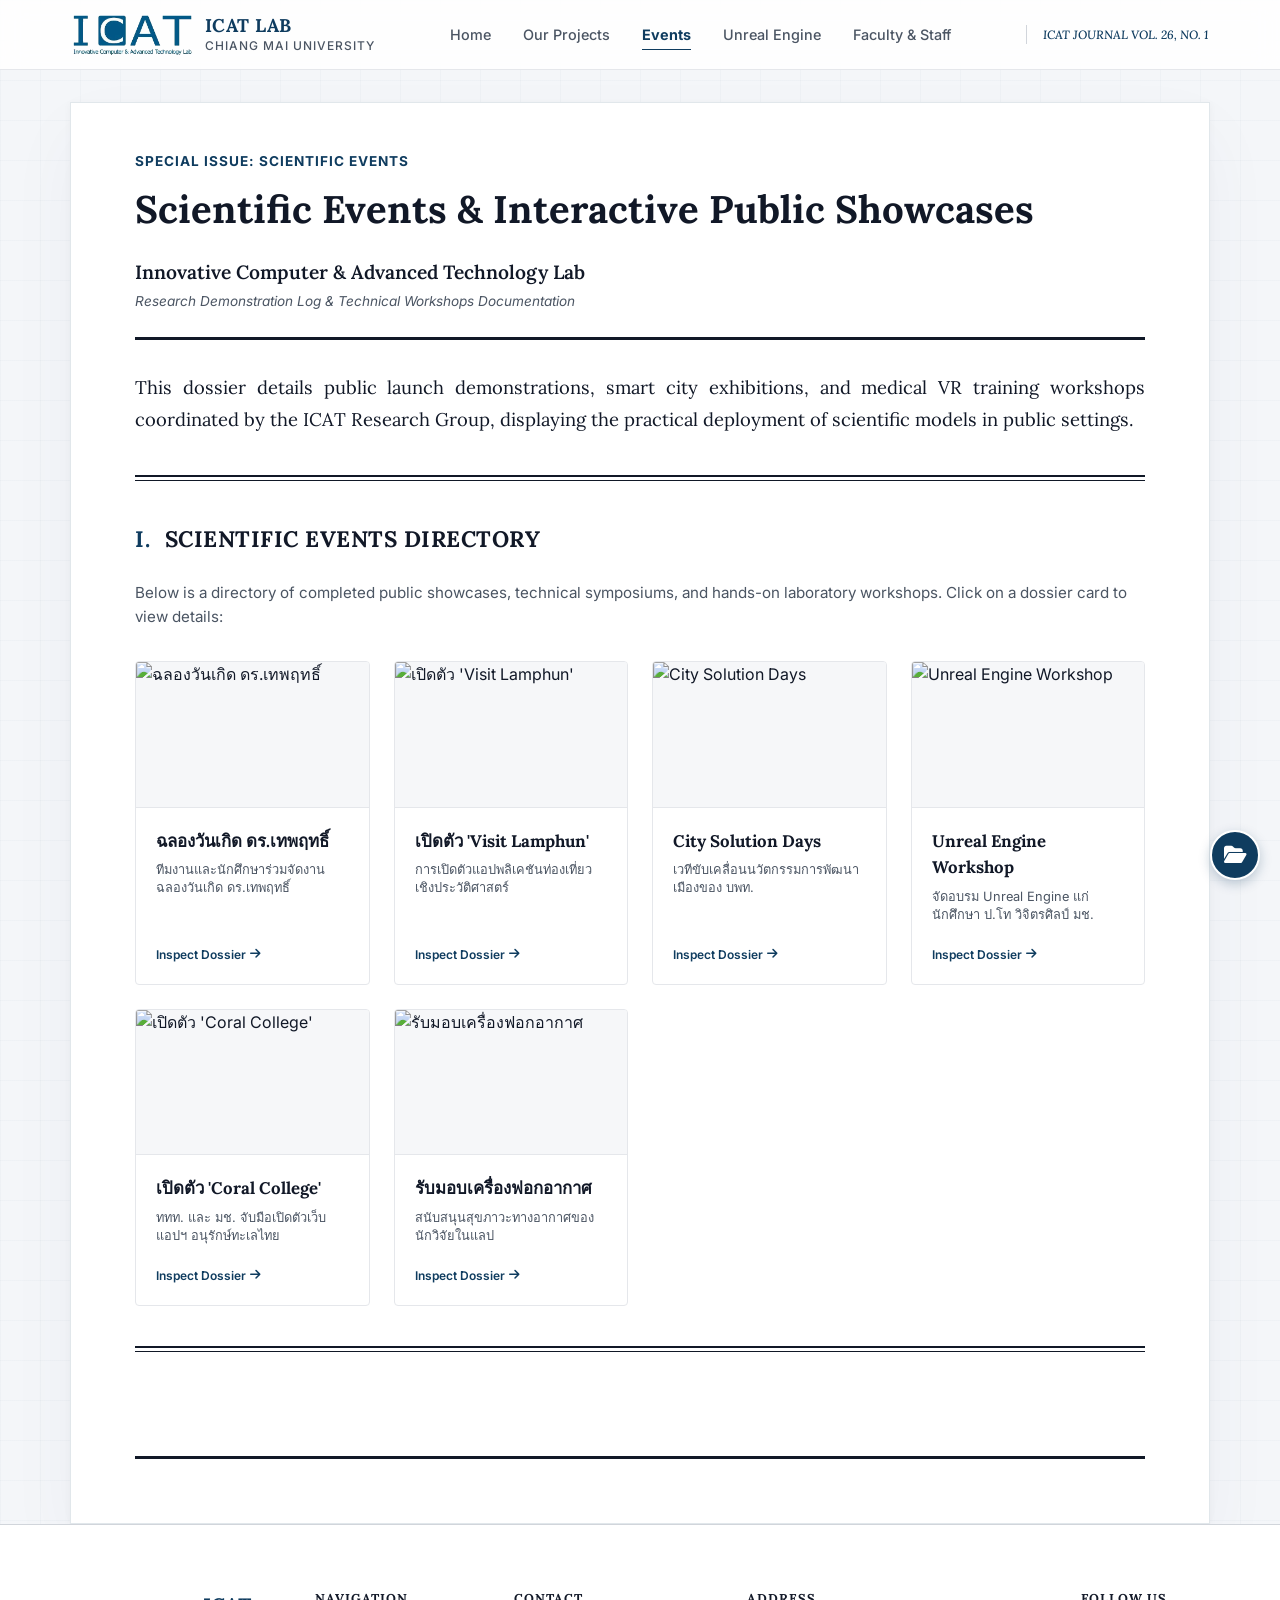
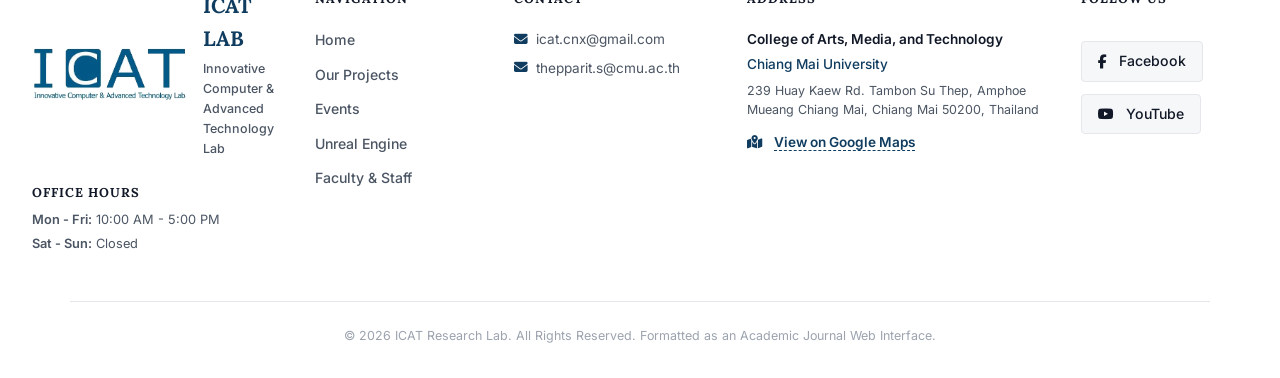
==== commit 7d6adfaf: "style: update layout and fix UI image mappings, contact details, and footer" ====
--- a/events.html
+++ b/events.html
@@ -78,11 +78,7 @@
         <!-- Event 1 -->
         <article class="game-portfolio-card" onclick="selectEvent(0)">
           <div class="game-card-thumbnail">
-            <svg viewBox="0 0 200 120" xmlns="http://www.w3.org/2000/svg">
-              <rect width="200" height="120" fill="#f3f4f6" />
-              <path d="M60,80 Q100,30 140,80" fill="none" stroke="#0f3c5f" stroke-width="1.5"/>
-              <text x="15" y="30" font-family="Inter" font-size="10" fill="#6b7280" font-weight="bold">BIRTHDAY SURPRISE</text>
-            </svg>
+            <img src="Pic/Event/HBD_prof_john1.jpg" alt="ฉลองวันเกิด ดร.เทพฤทธิ์" style="width:100%; height:100%; object-fit:cover; display:block;">
           </div>
           <div class="game-card-info">
             <h4 class="game-card-title">ฉลองวันเกิด ดร.เทพฤทธิ์</h4>
@@ -94,11 +90,7 @@
         <!-- Event 2 -->
         <article class="game-portfolio-card" onclick="selectEvent(1)">
           <div class="game-card-thumbnail">
-            <svg viewBox="0 0 200 120" xmlns="http://www.w3.org/2000/svg">
-              <rect width="200" height="120" fill="#f3f4f6" />
-              <rect x="50" y="40" width="100" height="50" rx="3" fill="none" stroke="#d97706" stroke-width="1.5" />
-              <text x="15" y="30" font-family="Inter" font-size="10" fill="#6b7280" font-weight="bold">VISIT LAMPHUN</text>
-            </svg>
+            <img src="Pic/Event/Visit Lamphun1.jpg" alt="เปิดตัว 'Visit Lamphun'" style="width:100%; height:100%; object-fit:cover; display:block;">
           </div>
           <div class="game-card-info">
             <h4 class="game-card-title">เปิดตัว 'Visit Lamphun'</h4>
@@ -110,11 +102,7 @@
         <!-- Event 3 -->
         <article class="game-portfolio-card" onclick="selectEvent(2)">
           <div class="game-card-thumbnail">
-            <svg viewBox="0 0 200 120" xmlns="http://www.w3.org/2000/svg">
-              <rect width="200" height="120" fill="#f3f4f6" />
-              <circle cx="100" cy="60" r="25" fill="none" stroke="#0f3c5f" stroke-width="1.5" stroke-dasharray="4 2"/>
-              <text x="15" y="30" font-family="Inter" font-size="10" fill="#6b7280" font-weight="bold">CITY SOLUTION DAYS</text>
-            </svg>
+            <img src="Pic/Event/City Solution Days1.jpg" alt="City Solution Days" style="width:100%; height:100%; object-fit:cover; display:block;">
           </div>
           <div class="game-card-info">
             <h4 class="game-card-title">City Solution Days</h4>
@@ -126,11 +114,7 @@
         <!-- Event 4 -->
         <article class="game-portfolio-card" onclick="selectEvent(3)">
           <div class="game-card-thumbnail">
-            <svg viewBox="0 0 200 120" xmlns="http://www.w3.org/2000/svg">
-              <rect width="200" height="120" fill="#f3f4f6" />
-              <polygon points="100,20 150,90 50,90" fill="none" stroke="#0f3c5f" stroke-width="2" />
-              <text x="15" y="30" font-family="Inter" font-size="10" fill="#6b7280" font-weight="bold">UNREAL WORKSHOP</text>
-            </svg>
+            <img src="Pic/Event/Creative Community Studio1.jpg" alt="Unreal Engine Workshop" style="width:100%; height:100%; object-fit:cover; display:block;">
           </div>
           <div class="game-card-info">
             <h4 class="game-card-title">Unreal Engine Workshop</h4>
@@ -142,11 +126,7 @@
         <!-- Event 5 -->
         <article class="game-portfolio-card" onclick="selectEvent(4)">
           <div class="game-card-thumbnail">
-            <svg viewBox="0 0 200 120" xmlns="http://www.w3.org/2000/svg">
-              <rect width="200" height="120" fill="#f3f4f6" />
-              <ellipse cx="100" cy="60" rx="40" ry="20" fill="none" stroke="#0284c7" stroke-width="1.5" />
-              <text x="15" y="30" font-family="Inter" font-size="10" fill="#6b7280" font-weight="bold">CORAL COLLEGE</text>
-            </svg>
+            <img src="Pic/Event/Coral College1.jpg" alt="เปิดตัว 'Coral College'" style="width:100%; height:100%; object-fit:cover; display:block;">
           </div>
           <div class="game-card-info">
             <h4 class="game-card-title">เปิดตัว 'Coral College'</h4>
@@ -158,11 +138,7 @@
         <!-- Event 6 -->
         <article class="game-portfolio-card" onclick="selectEvent(5)">
           <div class="game-card-thumbnail">
-            <svg viewBox="0 0 200 120" xmlns="http://www.w3.org/2000/svg">
-              <rect width="200" height="120" fill="#f3f4f6" />
-              <path d="M50,85 L50,45 L150,45 L150,85 Z M75,45 L75,30 M125,45 L125,30" fill="none" stroke="#0f3c5f" stroke-width="1.5" />
-              <text x="15" y="25" font-family="Inter" font-size="10" fill="#6b7280" font-weight="bold">HEALTH SUPPORT</text>
-            </svg>
+            <img src="Pic/Event/Smart Air Purifier1.jpg" alt="รับมอบเครื่องฟอกอากาศ" style="width:100%; height:100%; object-fit:cover; display:block;">
           </div>
           <div class="game-card-info">
             <h4 class="game-card-title">รับมอบเครื่องฟอกอากาศ</h4>
@@ -188,7 +164,7 @@
         <!-- Left Side: Our Showcase -->
         <div class="project-dossier-showcase">
           <div class="dossier-showcase-title">OUR SHOWCASE</div>
-          <div class="dossier-showcase-placeholder">
+          <div class="dossier-showcase-placeholder" id="dossier-showcase-placeholder">
             <svg viewBox="0 0 400 300" xmlns="http://www.w3.org/2000/svg">
               <rect width="100%" height="100%" fill="#f9fafb" stroke="#e5e7eb" stroke-width="1.5" />
               <text x="50%" y="50%" dominant-baseline="middle" text-anchor="middle" font-family="Inter" font-size="14" fill="#9ca3af">รูปภาพ (Our Showcase)</text>
@@ -231,15 +207,25 @@
 
   <footer class="journal-footer">
     <div class="footer-container">
-      <div class="footer-logo-block">
-        <a href="index.html" style="text-decoration: none; display: flex; align-items: center; gap: 1rem;">
-          <img src="logo.png" alt="ICAT Lab Logo" class="footer-logo">
-          <div class="footer-logo-text">
-            <h4>ICAT LAB</h4>
-            <p>Innovative Computer & Advanced Technology Lab</p>
-          </div>
-        </a>
-      </div>
+      <!-- Column 1: Logo & Office Hours -->
+      <div class="footer-logo-office-block">
+        <div class="footer-logo-block">
+          <a href="index.html" style="text-decoration: none; display: flex; align-items: center; gap: 1rem;">
+            <img src="logo.png" alt="ICAT Lab Logo" class="footer-logo">
+            <div class="footer-logo-text">
+              <h4>ICAT LAB</h4>
+              <p>Innovative Computer & Advanced Technology Lab</p>
+            </div>
+          </a>
+        </div>
+        <div class="office-hours-block" style="margin-top: 1.5rem; font-size: 0.8rem; line-height: 1.5; color: var(--text-secondary);">
+          <h5 style="font-size: 0.8rem; font-weight: 700; letter-spacing: 1px; margin-bottom: 0.5rem; color: var(--text-primary); text-transform: uppercase;">Office Hours</h5>
+          <p style="margin-bottom: 0.25rem;"><span style="font-weight: 600;">Mon - Fri:</span> 10:00 AM - 5:00 PM</p>
+          <p style="margin-bottom: 0;"><span style="font-weight: 600;">Sat - Sun:</span> Closed</p>
+        </div>
+      </div>
+
+      <!-- Column 2: Navigation Links -->
       <div class="footer-nav">
         <h5>NAVIGATION</h5>
         <div class="footer-nav-links">
@@ -250,19 +236,50 @@
           <a href="staff.html">Faculty & Staff</a>
         </div>
       </div>
+
+      <!-- Column 3: Contact (Emails) -->
       <div class="footer-contact">
         <h5>CONTACT</h5>
-        <p class="contact-title">College of Arts, Media, and Technology</p>
-        <p class="contact-sub">Chiang Mai University</p>
-        <p class="contact-address">
-          239 Huay Kaew Rd. Tambon Su Thep, Amphoe Mueang Chiang Mai, Chiang Mai 50200, Thailand
-        </p>
-      </div>
+        <div class="contact-emails" style="font-size: 0.8rem; line-height: 1.6; color: var(--text-secondary);">
+          <p style="margin-bottom: 0.5rem; display: flex; align-items: center; gap: 0.5rem;">
+            <i class="fa-solid fa-envelope" style="color: var(--academic-blue);"></i>
+            <a href="mailto:icat.cnx@gmail.com" style="color: inherit; text-decoration: none; word-break: break-all;">icat.cnx@gmail.com</a>
+          </p>
+          <p style="margin-bottom: 0; display: flex; align-items: center; gap: 0.5rem;">
+            <i class="fa-solid fa-envelope" style="color: var(--academic-blue);"></i>
+            <a href="mailto:thepparit.s@cmu.ac.th" style="color: inherit; text-decoration: none; word-break: break-all;">thepparit.s@cmu.ac.th</a>
+          </p>
+        </div>
+      </div>
+
+      <!-- Column 4: Address -->
+      <div class="footer-address">
+        <h5>ADDRESS</h5>
+        <div class="address-details" style="font-size: 0.8rem; line-height: 1.5; color: var(--text-secondary);">
+          <p class="address-title" style="margin-bottom: 0.25rem;">College of Arts, Media, and Technology</p>
+          <p class="address-sub" style="margin-bottom: 0.5rem;">Chiang Mai University</p>
+          <p class="address-detail" style="margin-bottom: 0.75rem; font-size: 0.78rem;">
+            239 Huay Kaew Rd. Tambon Su Thep, Amphoe Mueang Chiang Mai, Chiang Mai 50200, Thailand
+          </p>
+          <p style="margin-bottom: 0;">
+            <i class="fa-solid fa-map-location-dot" style="margin-right: 0.5rem; color: var(--academic-blue);"></i>
+            <a href="https://maps.app.goo.gl/ENc3HKMGkkf6SFtN6" target="_blank" rel="noopener noreferrer" style="color: var(--academic-blue); font-weight: 600; text-decoration: none; border-bottom: 1px dashed var(--academic-blue);">View on Google Maps</a>
+          </p>
+        </div>
+      </div>
+
+      <!-- Column 5: Social Media -->
       <div class="footer-social">
         <h5>FOLLOW US</h5>
-        <a href="https://facebook.com" target="_blank" rel="noopener noreferrer" class="social-icon" aria-label="Facebook">
+        <a href="https://www.facebook.com/p/ICAT-Digital-Twin-Lab-61572306429989/" target="_blank"
+          rel="noopener noreferrer" class="social-icon facebook" aria-label="Facebook">
           <i class="fa-brands fa-facebook-f"></i>
           <span>Facebook</span>
+        </a>
+        <a href="https://www.youtube.com/@ICATStudio-cnx" target="_blank"
+          rel="noopener noreferrer" class="social-icon youtube" aria-label="YouTube">
+          <i class="fa-brands fa-youtube"></i>
+          <span>YouTube</span>
         </a>
       </div>
     </div>
@@ -284,7 +301,8 @@
           "อาจารย์จอร์นเป็นที่รู้จักกันดีในฐานะอาจารย์ผู้เปี่ยมด้วยความรู้ความสามารถ และยังเป็นที่ปรึกษาที่ใจดี คอยให้คำแนะนำและสนับสนุนนักศึกษาในทุกๆ โปรเจกต์ ไม่แปลกใจเลยว่าทำไมอาจารย์ถึงเป็นที่รักของทุกคนขนาดนี้",
           "ในช่วงท้ายของงาน อาจารย์จอร์นได้กล่าวขอบคุณทุกคนที่จัดงานให้ พร้อมทั้งแสดงความประทับใจในความรักและความผูกพันที่ทุกคนมีให้ 🎉 \"รู้สึกดีใจและซาบซึ้งใจมากๆ ครับที่ทุกคนจำได้และมาร่วมฉลองกันแบบนี้ การได้เห็นความสำเร็จของลูกศิษย์ทุกคนก็เหมือนเป็นของขวัญที่ดีที่สุดสำหรับผมแล้ว\" อาจารย์กล่าวด้วยรอยยิ้ม",
           "นับเป็นอีกหนึ่งโมเมนต์แห่งความสุขและความทรงจำดีๆ ที่เกิดขึ้นในห้องแลปของเรา ที่ไม่เพียงแค่เป็นพื้นที่สำหรับการเรียนรู้และวิจัย แต่ยังเป็นที่รวมตัวของครอบครัวแห่งนวัตกรรมที่พร้อมจะสร้างสรรค์สิ่งดีๆ ไปด้วยกันเสมอ ✨"
-        ]
+        ],
+        images: ["Pic/Event/HBD_prof_john1.jpg", "Pic/Event/HBD_prof_john2.jpg"]
       },
       {
         title: "เทศบาลลำพูน จับมือ มช. เปิดตัว ‘Visit Lamphun’ แอปฯ พลิกโฉมการท่องเที่ยวเมืองประวัติศาสตร์",
@@ -296,7 +314,8 @@
           "งานแถลงข่าวได้รับเกียรติจากบุคคลสำคัญหลายท่าน นำโดย นายประภัสร์ ภู่เจริญ นายกเทศมนตรีเทศบาลเมืองลำพูน, ผู้ช่วยศาสตราจารย์ ดร.จุฑาทิพย์ เฉลิมผล ผู้ช่วยอธิการบดี มช. และทีมวิจัยผู้พัฒนาโครงการ ได้แก่ ดร.กรวรรณ สังขกร และ ดร.สุดารัตน์ อุทธารัตน์ จากสถาบันวิจัยพหุศาสตร์ มช. รวมถึง อาจารย์ ดร.เทพฤทธิ์ สินธำรงรักษ์ จากวิทยาลัยศิลปะ สื่อ และเทคโนโลยี มช. หัวหน้าทีมผู้พัฒนาแอปพลิเคชัน",
           "แอปพลิเคชัน Visit Lamphun ถูกพัฒนาขึ้นภายใต้แนวคิด “Brown City” ที่ให้ความสำคัญกับการอนุรักษ์คุณค่าทางประวัติศาสตร์และวัฒนธรรมของเมืองเก่าลำพูน พร้อมทั้งนำเทคโนโลยีมาเป็นเครื่องมือในการสร้างประสบการณ์ท่องเที่ยวรูปแบบใหม่ โดยผู้ใช้งานจะได้สัมผัสกับโปรแกรม ‘รู้จักลำพูนใน 4 ชั่วโมง’ ซึ่งเป็นเส้นทางท่องเที่ยวที่คัดสรรมาอย่างดี เพื่อให้ผู้มาเยือนได้ดื่มด่ำกับเสน่ห์ของเมืองลำพูนได้อย่างเต็มที่ภายในระยะเวลาที่เหมาะสม",
           "นอกจากนี้ แอปพลิเคชันยังช่วยเชื่อมโยงผู้คนเข้ากับแหล่งท่องเที่ยวและร้านค้าชุมชน เพื่อกระตุ้นเศรษฐกิจท้องถิ่นและยกระดับคุณภาพชีวิตของชาวลำพูนให้ดีขึ้น การเปิดตัวในครั้งนี้จึงไม่เพียงแต่เป็นการนำเสนอเทคโนโลยีใหม่ๆ แต่ยังเป็นการตอกย้ำถึงความมุ่งมั่นของทุกภาคส่วนในการฟื้นฟูและพัฒนาเมืองอย่างยั่งยืน โดยรักษาคุณค่าทางประวัติศาสตร์ควบคู่ไปกับการเติบโตในยุคดิจิทัล"
-        ]
+        ],
+        images: ["Pic/Event/Visit Lamphun1.jpg", "Pic/Event/Visit Lamphun2.jpg", "Pic/Event/Visit Lamphun3.jpg"]
       },
       {
         title: "บพท. จัดใหญ่ City Solution Days: เปิดวิสัยทัศน์ 'เปลี่ยนเมือง' สู่ 'อนาคตเมืองน่าอยู่'",
@@ -309,7 +328,8 @@
           "ไฮไลต์สำคัญจากเวที:\n• บทบาทของ บพท. ในการเปลี่ยนเมือง: ดร.สีลาภรณ์ บัวสาย เน้นย้ำว่าเวทีนี้เป็นโอกาสให้ทุกภาคส่วนได้แลกเปลี่ยนความคิดเห็น เพื่อกำหนดโจทย์วิจัยและแนวทางการพัฒนาเมืองที่ตรงกับความต้องการของประชาชนอย่างแท้จริง โดยใช้กิจกรรม City Solution Provider Matching Days เพื่อเชื่อมโยงความรู้ งานวิจัย และการนำไปใช้ประโยชน์ในเชิงพื้นที่\n• ความสำเร็จในการขับเคลื่อนงานวิจัยเพื่อเมืองน่าอยู่: รศ.ดร.ปุ่น เที่ยงบูรณธรรม ได้นำเสนอผลลัพธ์ที่เป็นรูปธรรมจากการทำงานของ บพท. ที่มุ่งเน้นการสร้างการเปลี่ยนแปลงให้เกิดขึ้นกับคนและเมือง โดยมีการพัฒนาไปแล้วกว่า 62 กลไก และพื้นที่ต้นแบบด้านต่างๆ เช่น Smart Environment, Smart Mobility, เมืองเศรษฐกิจสีเขียว, เมืองคาร์บอนต่ำ และ Learning City กว่า 38 เมืองทั่วประเทศ",
           "• กลไกสำคัญ CIAP และการจัดตั้ง 'สถาบันพัฒนาเมือง': นายบรรจง โฆษิตจิรนันท์ นายกเทศมนตรีเมืองร้อยเอ็ด และนายกสมาคมเทศบาลนครและเมือง กล่าวปาฐกถาพิเศษถึงการทำงานร่วมกับ บพท. ผ่านโปรแกรม CIAP (City Incubation & Acceleration Program) ซึ่งประสบความสำเร็จในการสร้างต้นแบบเมืองที่ชาญฉลาด เช่น ร้อยเอ็ด (เมืองเศรษฐกิจ), ทุ่งสง (เมืองรับมือภัยพิบัติ) และ นนทบุรี (เมืองแห่งสุขภาวะ) พร้อมประกาศก้าวสำคัญในการ จัดตั้ง \"สถาบันพัฒนาเมือง\" เพื่อเป็นพื้นที่องค์ความรู้เปิดและศูนย์กลางในการสนับสนุนการทำงานของเมืองทั่วประเทศ\n• City Solution Matching: เชื่อมเมืองกับนวัตกรรม: ภายในงานยังมีการจัดกระบวนการ City Solution Matching เพื่อเชื่อมโยง \"เมือง\" ที่มีปัญหาและความต้องการ กับ \"ผู้ให้บริการโซลูชัน\" จากภาคเอกชน/สตาร์ทอัพ เพื่อนำไปสู่การทดสอบจริง (Pilot Test) บนหลักการที่โปร่งใสและขับเคลื่อนด้วยหลักฐานเชิงประจักษ์ ซึ่งจะนำไปสู่การขยายผลในระดับนโยบายต่อไป",
           "การจัดงาน City Solution Days ในครั้งนี้ จึงตอกย้ำถึงความมุ่งมั่นของทุกภาคส่วนในการร่วมกันสร้าง \"การเปลี่ยนเมือง สู่อนาคตเมืองน่าอยู่\" เพื่อเพิ่มพื้นที่คุณภาพชีวิตที่ดีและลดความเหลื่อมล้ำให้กับคนไทยในทุกเมืองอย่างยั่งยืน"
-        ]
+        ],
+        images: ["Pic/Event/City Solution Days1.jpg", "Pic/Event/City Solution Days2.jpg", "Pic/Event/City Solution Days3.jpg", "Pic/Event/City Solution Days4.jpg"]
       },
       {
         title: "จุดประกายความคิดสร้างสรรค์! ICAT จัดอบรม Unreal Engine 🚀 ให้นักศึกษา ป.โท วิจิตรศิลป์ มช.",
@@ -321,7 +341,8 @@
           "การอบรมในครั้งนี้เป็นส่วนหนึ่งของรายวิชา Creative Community Studio (รหัส 803715) ที่มี รองศาสตราจารย์ ดร.จิรันธนิน กิติกา เป็นอาจารย์เจ้าของวิชา โดยมีวัตถุประสงค์เพื่อให้นักศึกษาได้เรียนรู้การใช้เครื่องมือสร้างสรรค์ยุคใหม่ระดับโลกอย่าง Unreal Engine ในการสร้างสรรค์ผลงานศิลปะ การออกแบบสภาพแวดล้อมเสมือนจริง (Virtual Environment) และการเล่าเรื่องผ่านสื่ออินเทอร์แอคทีฟ",
           "อาจารย์ ดร.เทพฤทธิ์ ได้นำความเชี่ยวชาญด้านเทคโนโลยีดิจิทัลและ Immersive Media มาถ่ายทอดให้กับนักศึกษาอย่างใกล้ชิด โดยเน้นไปที่การประยุกต์ใช้ Engine ขั้นสูงนี้เพื่อผสานแนวคิดเชิงศิลปะเข้ากับความเป็นไปได้ทางเทคนิค 🛠️✨",
           "ความร่วมมือระหว่าง ICAT และคณะวิจิตรศิลป์ในครั้งนี้ ถือเป็นก้าวสำคัญในการยกระดับวงการศิลปะไทยให้ก้าวทันโลกดิจิทัล และตอกย้ำถึงพันธกิจของแลปเราในการเป็นผู้นำด้านนวัตกรรมที่เชื่อมโยงเทคโนโลยีเข้ากับศาสตร์แห่งการสร้างสรรค์ได้อย่างลงตัว 🎨💻"
-        ]
+        ],
+        images: ["Pic/Event/Creative Community Studio1.jpg", "Pic/Event/Creative Community Studio2.jpg", "Pic/Event/Creative Community Studio3.jpg", "Pic/Event/Creative Community Studio4.jpg"]
       },
       {
         title: "ททท. และ CMU จับมือเปิดตัว ‘Coral College’ เว็บแอปฯ สองภาษา ปลุกจิตสำนึกอนุรักษ์ทะเลไทย",
@@ -334,7 +355,8 @@
           "นางสาววัจนันท์ ศิลปวรณ์วิวัฒน์ ผู้อำนวยการภูมิภาคภาคใต้ ททท. ได้กล่าวถึงความสำคัญของโครงการนี้ว่า “ทะเลคือทรัพยากรล้ำค่าของเราทุกคน การสร้างความรู้และความเข้าใจให้แก่นักท่องเที่ยวคือหัวใจสำคัญของการท่องเที่ยวอย่างยั่งยืน Coral College จะเป็นเครื่องมือสำคัญในการส่งต่อองค์ความรู้เหล่านี้ และช่วยให้ทุกคนได้ร่วมเป็นส่วนหนึ่งในการดูแลรักษาท้องทะเลของเรา”",
           "ในขณะที่ ดร.เทพฤทธิ์ สินธำรงรักษ์ เลขานุการสาขาวิชาดิจิทัลเกม จากศูนย์นวัตกรรมฯ CMU ได้กล่าวเสริมว่า “ทีมงานของเราได้นำความเชี่ยวชาญด้านเทคโนโลยีดิจิทัลมาใช้ในการออกแบบแพลตฟอร์มให้ใช้งานง่ายและน่าสนใจ เราเชื่อว่าการเรียนรู้ผ่านสื่อดิจิทัลที่ทันสมัยจะช่วยให้ข้อความด้านการอนุรักษ์เข้าถึงกลุ่มเป้าหมายได้ดียิ่งขึ้น”",
           "การเปิดตัวโครงการ ‘ปะการังวิทยาลัย’ ถือเป็นก้าวสำคัญที่แสดงให้เห็นถึงความร่วมมืออันแข็งแกร่งระหว่างภาครัฐ ภาคการศึกษา และภาคเอกชน ในการผลักดันเป้าหมายด้านการอนุรักษ์สิ่งแวดล้อมให้เกิดขึ้นจริง ซึ่งคาดว่าจะส่งผลดีต่อระบบนิเวศทางทะเลในระยะยาว และยังเป็นการยกระดับมาตรฐานการท่องเที่ยวของประเทศไทยให้เป็นที่ยอมรับในระดับสากลอีกด้วย"
-        ]
+        ],
+        images: ["Pic/Event/Coral College1.jpg", "Pic/Event/Coral College2.jpg", "Pic/Event/Coral College3.png", "Pic/Event/Coral College4.png", "Pic/Event/Coral College5.png"]
       },
       {
         title: "ห้องวิจัย ICAT รับมอบเครื่องฟอกอากาศเพื่อสนับสนุนสุขภาวะของนักวิจัย",
@@ -345,7 +367,8 @@
           "# [ข่าวประชาสัมพันธ์] ห้องวิจัย ICAT รับมอบเครื่องฟอกอากาศเพื่อสนับสนุนสุขภาวะของนักวิจัย\nเมื่อวันที่ 12 มีนาคม 2569 ที่ผ่านมา ห้องวิจัย ICAT ได้รับความอนุเคราะห์จาก คุณกิติยาภรณ์ อักษรณรงค์ ในการบริจาคเครื่องฟอกอากาศ Mijia Smart Air Purifier 6 จำนวน 2 เครื่อง เพื่อนำมาติดตั้งและใช้งานภายในห้องปฏิบัติการ",
           "การมอบสิ่งสนับสนุนในครั้งนี้มีวัตถุประสงค์เพื่อส่งเสริมสภาพแวดล้อมการทำงานที่มีคุณภาพ และสร้างสุขภาวะที่ดีให้กับเหล่านักวิจัยและบุคลากรภายในห้องปฏิบัติการ ให้มีความพร้อมในการสร้างสรรค์ผลงานวิจัยและนวัตกรรมอย่างเต็มประสิทธิภาพ",
           "ในนามของห้องวิจัย ICAT ขอขอบพระคุณ คุณกิติยาภรณ์ อักษรณรงค์ เป็นอย่างสูงมา ณ โอกาสนี้ สำหรับความปรารถนาดีและการสนับสนุนที่มีให้แก่ทีมงานเสมอมา"
-        ]
+        ],
+        images: ["Pic/Event/Smart Air Purifier1.jpg", "Pic/Event/Smart Air Purifier2.jpg", "Pic/Event/Smart Air Purifier4.jpg"]
       }
     ];
 
@@ -357,6 +380,50 @@
       document.getElementById('dossier-category').textContent = "Scientific Event";
       document.getElementById('dossier-meta-date').textContent = data.date;
       document.getElementById('dossier-meta-location').textContent = data.location;
+
+      // Reset slideshow interval
+      if (window.eventSlideshowInterval) {
+        clearInterval(window.eventSlideshowInterval);
+        window.eventSlideshowInterval = null;
+      }
+
+      // Populate showcase image(s)
+      const showcasePlaceholder = document.getElementById('dossier-showcase-placeholder');
+      if (showcasePlaceholder) {
+        if (data.images && data.images.length > 0) {
+          if (data.images.length === 1) {
+            showcasePlaceholder.innerHTML = `<img src="${data.images[0]}" alt="${data.title}" style="width: 100%; height: 100%; object-fit: cover; display:block;">`;
+          } else {
+            const slidesHtml = data.images.map(img => `
+              <img src="${img}" class="slideshow-slide" style="width: ${100 / data.images.length}%;" />
+            `).join('');
+            
+            showcasePlaceholder.innerHTML = `
+              <div class="slideshow-container">
+                <div class="slideshow-track" style="width: ${data.images.length * 100}%;">
+                  ${slidesHtml}
+                </div>
+              </div>
+            `;
+            
+            const track = showcasePlaceholder.querySelector('.slideshow-track');
+            let currentSlide = 0;
+            
+            window.eventSlideshowInterval = setInterval(() => {
+              currentSlide = (currentSlide + 1) % data.images.length;
+              const offset = currentSlide * (100 / data.images.length);
+              track.style.transform = `translateX(-${offset}%)`;
+            }, 3000);
+          }
+        } else {
+          showcasePlaceholder.innerHTML = `
+            <svg viewBox="0 0 400 300" xmlns="http://www.w3.org/2000/svg">
+              <rect width="100%" height="100%" fill="#f9fafb" stroke="#e5e7eb" stroke-width="1.5" />
+              <text x="50%" y="50%" dominant-baseline="middle" text-anchor="middle" font-family="Inter" font-size="14" fill="#9ca3af">รูปภาพ (Our Showcase)</text>
+            </svg>
+          `;
+        }
+      }
 
       // Populate description paragraphs
       const descContainer = document.getElementById('dossier-desc-container');
--- a/index.css
+++ b/index.css
@@ -763,11 +763,11 @@
 }
 
 .footer-container {
-  max-width: 1140px;
+  max-width: 1300px;
   margin: 0 auto;
   display: grid;
-  grid-template-columns: 1.5fr 1fr 1.5fr 1fr;
-  gap: 3rem;
+  grid-template-columns: 1.5fr 1fr 1.2fr 1.8fr 1fr;
+  gap: 2rem;
   padding-bottom: 3rem;
 }
 
@@ -795,7 +795,7 @@
   font-weight: 500;
 }
 
-.footer-nav h5, .footer-social h5, .footer-contact h5 {
+.footer-nav h5, .footer-social h5, .footer-contact h5, .footer-address h5 {
   font-size: 0.8rem;
   font-weight: 700;
   letter-spacing: 1px;
@@ -804,24 +804,24 @@
   text-transform: uppercase;
 }
 
-.footer-contact p {
+.footer-contact p, .footer-address p {
   font-size: 0.85rem;
   line-height: 1.5;
   color: var(--text-secondary);
   margin-bottom: 0.5rem;
 }
 
-.footer-contact .contact-title {
+.footer-contact .contact-title, .footer-address .address-title {
   font-weight: 600;
   color: var(--text-primary);
 }
 
-.footer-contact .contact-sub {
+.footer-contact .contact-sub, .footer-address .address-sub {
   font-weight: 500;
   color: var(--academic-blue);
 }
 
-.footer-contact .contact-address {
+.footer-contact .contact-address, .footer-address .address-detail {
   font-size: 0.8rem;
   color: var(--text-secondary);
 }
@@ -860,11 +860,31 @@
   transition: var(--transition-smooth);
 }
 
+.footer-social {
+  display: flex;
+  flex-direction: column;
+  gap: 0.75rem;
+  align-items: flex-start;
+}
+
 .social-icon:hover {
+  background-color: var(--academic-blue);
+  border-color: var(--academic-blue);
+  color: #ffffff;
+}
+
+.social-icon.facebook:hover {
   background-color: #1877f2; /* Facebook Blue */
   border-color: #1877f2;
   color: #ffffff;
   box-shadow: 0 4px 12px rgba(24, 119, 242, 0.2);
+}
+
+.social-icon.youtube:hover {
+  background-color: #ff0000; /* YouTube Red */
+  border-color: #ff0000;
+  color: #ffffff;
+  box-shadow: 0 4px 12px rgba(255, 0, 0, 0.2);
 }
 
 .footer-copyright {
@@ -2645,5 +2665,33 @@
   }
 }
 
-
-
+/* Slider & Client Logo Updates */
+.slideshow-container {
+  position: relative;
+  width: 100%;
+  height: 100%;
+  overflow: hidden;
+}
+
+.slideshow-track {
+  display: flex;
+  height: 100%;
+  transition: transform 0.8s cubic-bezier(0.4, 0, 0.2, 1);
+}
+
+.slideshow-slide {
+  height: 100%;
+  object-fit: cover;
+  flex-shrink: 0;
+}
+
+.client-logo-placeholder img {
+  width: 100%;
+  height: 100%;
+  object-fit: contain;
+  display: block;
+  background-color: #ffffff;
+}
+
+
+
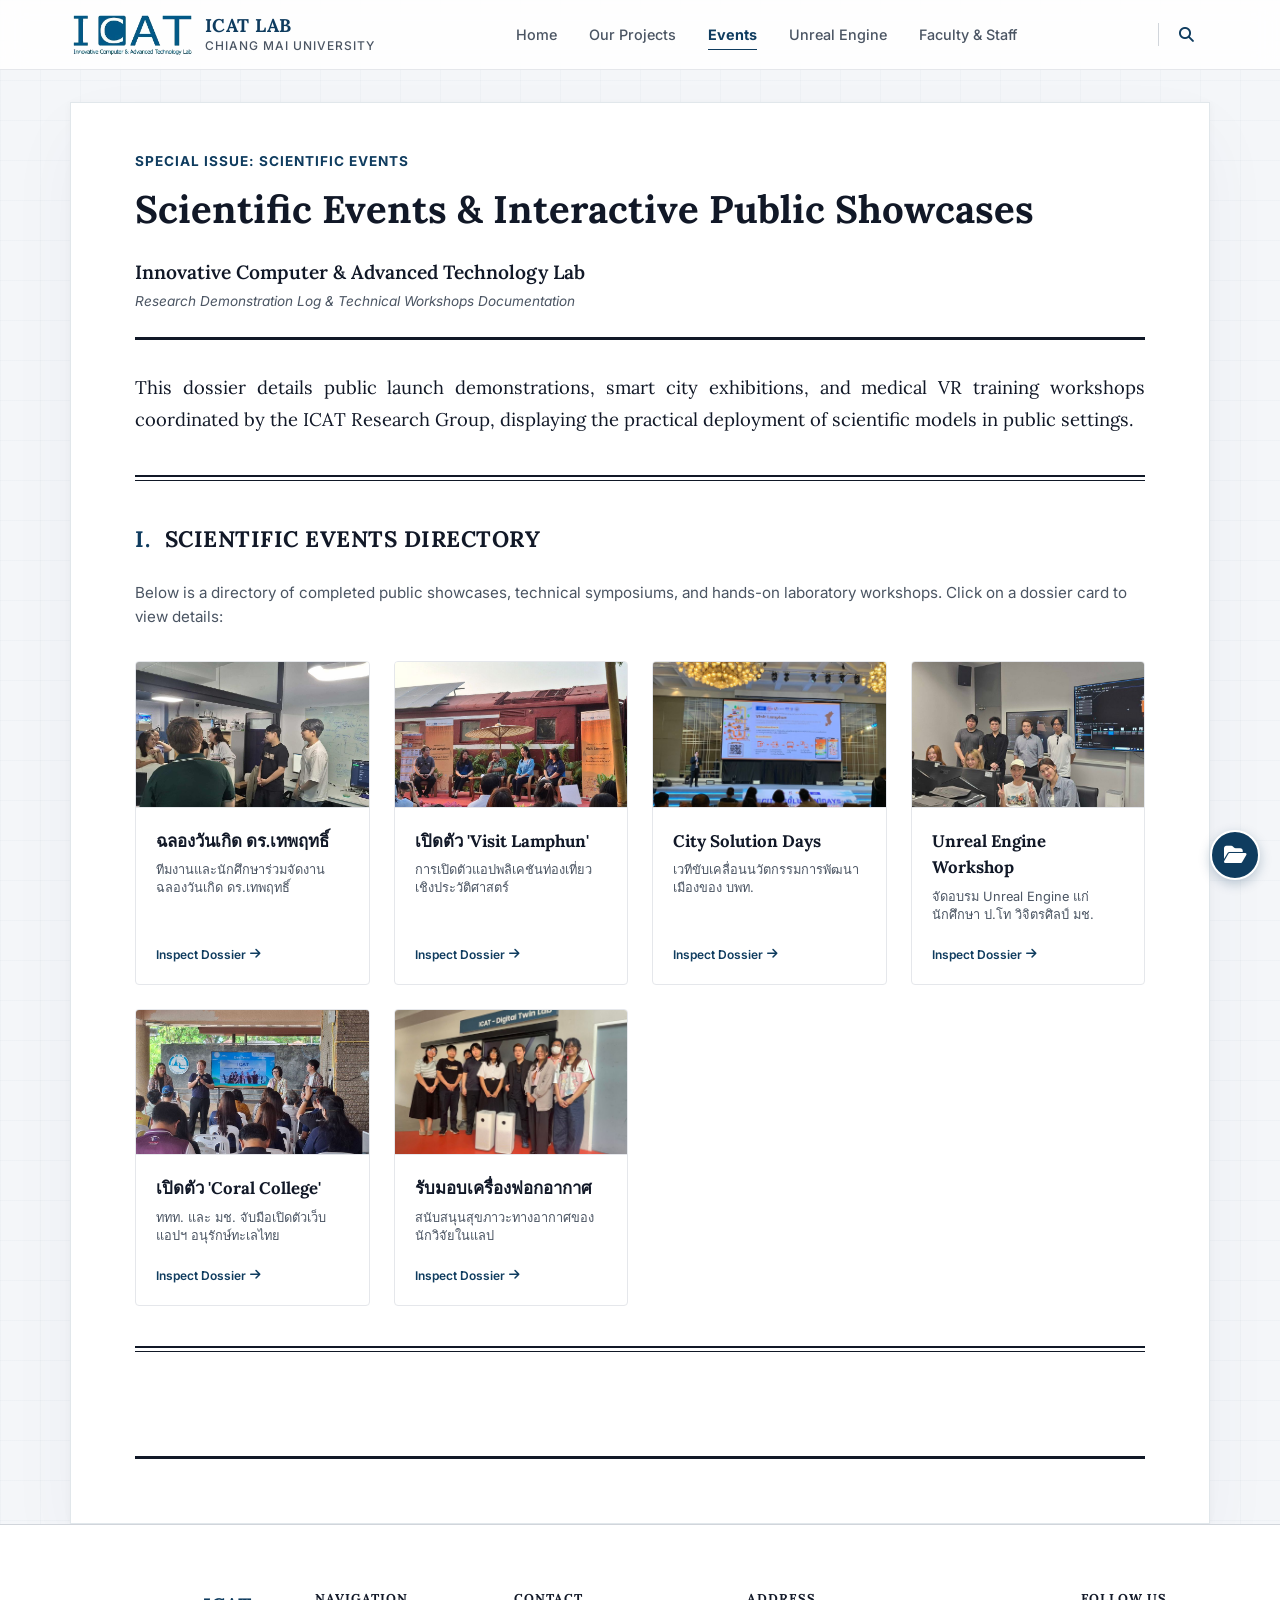
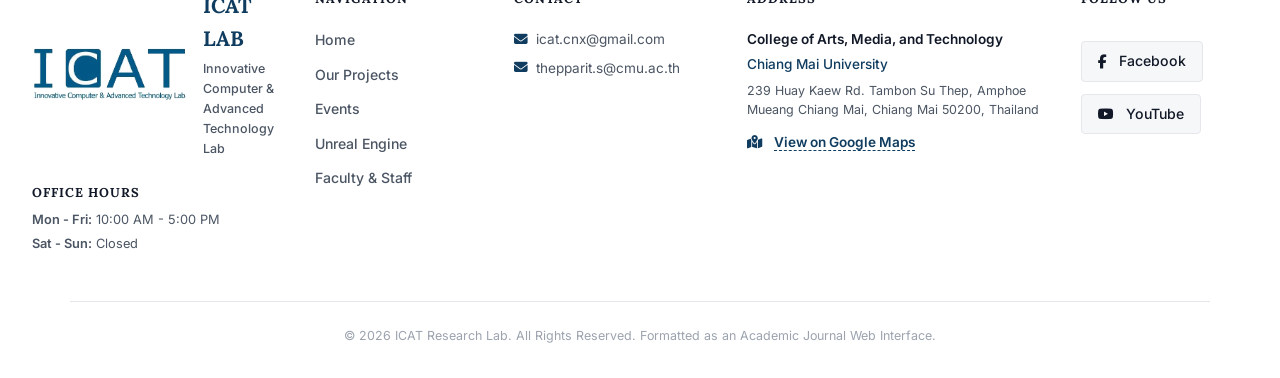
==== commit b5248707: "Chage_IconSearch_HUDiCon" ====
--- a/events.html
+++ b/events.html
@@ -39,8 +39,16 @@
         <a href="unreal.html" class="nav-item">Unreal Engine</a>
         <a href="staff.html" class="nav-item">Faculty & Staff</a>
       </nav>
-      <div class="journal-meta-tag">
-        <span>ICAT JOURNAL VOL. 26, NO. 1</span>
+      <div class="journal-search-container">
+        <button id="search-toggle-btn" class="search-toggle-btn" aria-label="Open Search">
+          <i class="fa-solid fa-magnifying-glass"></i>
+        </button>
+        <div id="search-input-wrapper" class="search-input-wrapper hidden">
+          <input type="text" id="site-search-input" placeholder="Type to search..." autocomplete="off">
+          <button id="search-clear-btn" class="search-clear-btn" aria-label="Clear Search">
+            <i class="fa-solid fa-xmark"></i>
+          </button>
+        </div>
       </div>
     </div>
   </header>
--- a/index.css
+++ b/index.css
@@ -167,6 +167,100 @@
   padding-left: 1rem;
 }
 
+.journal-search-container {
+  display: flex;
+  align-items: center;
+  gap: 0.5rem;
+  border-left: 1px solid var(--border-color);
+  padding-left: 1rem;
+  position: relative;
+  font-family: var(--font-sans);
+}
+
+.search-toggle-btn {
+  background: none;
+  border: none;
+  color: var(--academic-blue);
+  font-size: 0.95rem;
+  cursor: pointer;
+  padding: 0.25rem;
+  display: flex;
+  align-items: center;
+  justify-content: center;
+  transition: transform 0.2s ease, color 0.2s ease;
+}
+
+.search-toggle-btn:hover {
+  color: var(--text-primary);
+  transform: scale(1.1);
+}
+
+.search-input-wrapper {
+  display: flex;
+  align-items: center;
+  gap: 0.35rem;
+  background: var(--bg-secondary);
+  border: 1px solid var(--border-color);
+  border-radius: 2px;
+  padding: 0.2rem 0.6rem;
+  transition: all 0.3s cubic-bezier(0.4, 0, 0.2, 1);
+  width: 180px;
+  opacity: 1;
+  visibility: visible;
+  transform: translateX(0);
+}
+
+.search-input-wrapper.hidden {
+  width: 0;
+  padding: 0;
+  border-color: transparent;
+  background: transparent;
+  opacity: 0;
+  visibility: hidden;
+  pointer-events: none;
+  transform: translateX(10px);
+}
+
+#site-search-input {
+  background: none;
+  border: none;
+  outline: none;
+  font-size: 0.78rem;
+  color: var(--text-primary);
+  width: 100%;
+  padding: 0;
+}
+
+#site-search-input::placeholder {
+  color: var(--text-muted);
+}
+
+.search-clear-btn {
+  background: none;
+  border: none;
+  color: var(--text-muted);
+  font-size: 0.75rem;
+  cursor: pointer;
+  padding: 0.1rem;
+  display: flex;
+  align-items: center;
+  justify-content: center;
+  transition: color 0.15s ease;
+}
+
+.search-clear-btn:hover {
+  color: var(--text-primary);
+}
+
+/* Page search highlight style */
+.search-highlight {
+  background-color: rgba(255, 235, 59, 0.6) !important;
+  color: #000000 !important;
+  box-shadow: 0 1px 4px rgba(0, 0, 0, 0.1);
+  border-radius: 2px;
+  padding: 0 2px;
+}
+
 /* --- Hero Banner (YouTube video loop) --- */
 .hero-video-section {
   position: relative;
@@ -1569,11 +1663,11 @@
 .staff-dir-card {
   display: flex;
   align-items: center;
-  gap: 1.5rem;
+  gap: 1.25rem;
   background: linear-gradient(135deg, #ffffff 0%, #fafbfc 100%);
   border: 1px solid rgba(15, 60, 95, 0.1);
   border-radius: 8px;
-  padding: 1.5rem;
+  padding: 1.25rem 1.5rem;
   transition: all 0.3s ease;
   box-shadow: 0 4px 15px rgba(0,0,0,0.02);
 }
@@ -1585,11 +1679,11 @@
 }
 
 .staff-dir-picture-placeholder {
-  width: 80px;
-  height: 100px;
+  width: 100px;
+  height: 125px;
   background-color: rgba(15, 60, 95, 0.04);
-  border: 1px dashed rgba(15, 60, 95, 0.2);
-  border-radius: 4px;
+  border: 1px solid rgba(15, 60, 95, 0.15);
+  border-radius: 6px;
   display: flex;
   align-items: center;
   justify-content: center;
@@ -1598,12 +1692,21 @@
   font-weight: 600;
   color: var(--text-muted);
   font-family: var(--font-sans);
+  overflow: hidden;
+}
+
+.staff-dir-picture-placeholder img {
+  width: 100%;
+  height: 100%;
+  object-fit: cover;
+  display: block;
 }
 
 .staff-dir-details {
   display: flex;
   flex-direction: column;
-  gap: 0.25rem;
+  gap: 0.2rem;
+  padding-left: 0.5rem;
 }
 
 .staff-dir-name {
@@ -1612,6 +1715,7 @@
   font-weight: 700;
   color: var(--text-primary);
   margin: 0;
+  line-height: 1.3;
 }
 
 .staff-dir-role {
@@ -1621,6 +1725,7 @@
   text-transform: uppercase;
   letter-spacing: 0.5px;
   margin: 0;
+  line-height: 1.3;
 }
 
 .staff-dir-work {
@@ -1630,6 +1735,7 @@
   display: flex;
   align-items: center;
   gap: 0.35rem;
+  line-height: 1.3;
 }
 
 .staff-dir-work i {
@@ -1643,6 +1749,7 @@
   display: flex;
   align-items: center;
   gap: 0.35rem;
+  line-height: 1.3;
 }
 
 .staff-dir-email i {
@@ -2693,5 +2800,603 @@
   background-color: #ffffff;
 }
 
-
-
+/* ==========================================================================
+   RESPONSIVE LAYOUT OVERRIDES (iPhone 14 Pro, iPad Air, 1470x797)
+   ========================================================================== */
+
+/* Base hidden state for mobile nav toggle */
+.mobile-nav-toggle {
+  display: none;
+}
+
+/* 1470x797 Desktop Viewport Optimizations */
+@media (min-width: 1200px) and (max-height: 850px) {
+  .hero-video-section {
+    height: 70vh; /* Prevents hero banner from taking up too much vertical space on short screens */
+  }
+  .research-modal-panel {
+    max-height: 85vh;
+  }
+  .research-modal-header {
+    padding: 1.25rem 3rem 1rem 2rem;
+  }
+}
+
+/* Tablet Landscape and Small Desktop Viewport (<= 1024px, like iPad Air Landscape) */
+@media (max-width: 1024px) {
+  /* Navigation Bar Space Optimization */
+  .journal-meta-tag,
+  .journal-search-container {
+    display: none !important; /* Hide journal meta tag to avoid navbar overflow */
+  }
+  
+  .nav-container {
+    padding: 0 1.5rem;
+  }
+  
+  .nav-links {
+    gap: 1.25rem;
+  }
+
+  /* Research Grid wrapping logic */
+  .research-grid {
+    grid-template-columns: repeat(2, 1fr);
+    gap: 1.5rem;
+  }
+
+  /* Footer Layout Grid wrap */
+  .footer-container {
+    grid-template-columns: repeat(2, 1fr);
+    gap: 2.5rem 2rem;
+  }
+
+  /* Project details flex card */
+  .project-details-grid {
+    flex-direction: column;
+    padding: 2.5rem 1.5rem;
+  }
+
+  .project-details-text-side {
+    width: 100%;
+    max-width: 600px;
+    padding: 2rem;
+    margin: 0 auto;
+  }
+
+  /* Research Modal Tablet Landscape Adjustments */
+  .research-modal-panel {
+    max-width: 88%;
+  }
+
+  .research-pub-main {
+    align-items: flex-start;
+    text-align: left;
+  }
+
+  .research-pub-authors {
+    display: flex;
+    flex-wrap: wrap;
+    justify-content: flex-start;
+    gap: 0.5rem 1.5rem;
+  }
+
+  .research-pub-venue {
+    justify-content: flex-start;
+    text-align: left;
+  }
+
+  .research-pub-link-wrap {
+    justify-content: flex-start;
+  }
+}
+
+/* Tablet Portrait Viewport (<= 991px, like iPad Air Portrait) */
+@media (max-width: 991px) {
+  .paper-layout {
+    padding: 2.5rem 2.5rem;
+  }
+  
+  .hero-text-card {
+    padding: 2.5rem 3rem;
+  }
+
+  .hero-main-title {
+    font-size: 2.3rem;
+  }
+}
+
+/* Mobile Devices (<= 768px) */
+@media (max-width: 768px) {
+  .paper-layout {
+    padding: 2rem 1.5rem;
+  }
+
+  /* Dynamically injected Mobile Hamburger Menu styling */
+  .mobile-nav-toggle {
+    display: flex;
+    align-items: center;
+    justify-content: center;
+    background: transparent;
+    border: none;
+    font-size: 1.5rem;
+    color: var(--academic-blue);
+    cursor: pointer;
+    padding: 0.5rem;
+    transition: var(--transition-smooth);
+    z-index: 1001;
+  }
+
+  .mobile-nav-toggle:hover {
+    color: #0088cc;
+  }
+
+  /* Convert links to absolute overlay dropdown */
+  .nav-links {
+    display: none;
+    flex-direction: column;
+    position: absolute;
+    top: var(--navbar-height);
+    left: 0;
+    width: 100%;
+    background-color: rgba(255, 255, 255, 0.98);
+    border-bottom: 2px solid var(--academic-blue);
+    padding: 1.5rem 2rem;
+    gap: 1.25rem;
+    box-shadow: 0 10px 25px rgba(0, 0, 0, 0.08);
+    z-index: 999;
+    align-items: flex-start;
+  }
+
+  .nav-links.mobile-menu-open {
+    display: flex !important;
+  }
+
+  .nav-links .nav-item {
+    width: 100%;
+    padding: 0.5rem 0;
+    font-size: 1rem;
+    border-bottom: 1px solid var(--border-light);
+  }
+
+  .nav-links .nav-item:last-child {
+    border-bottom: none;
+  }
+
+  .nav-links .nav-item::after {
+    display: none; /* Hide hover line effect on mobile */
+  }
+
+  /* Research Grid column stack */
+  .research-grid {
+    grid-template-columns: 1fr;
+    gap: 1.5rem;
+  }
+
+  /* Footer Layout Column stack */
+  .footer-container {
+    grid-template-columns: 1fr;
+    gap: 2rem;
+  }
+
+  .footer-logo-office-block {
+    text-align: left;
+  }
+
+  .footer-logo-block {
+    justify-content: flex-start;
+  }
+}
+
+/* Small Mobiles & Specific Formats (<= 480px, like iPhone 14 Pro Portrait) */
+@media (max-width: 480px) {
+  .paper-layout {
+    padding: 1.5rem 1rem;
+  }
+
+  /* Hero Section adaptations for iPhone 14 Pro */
+  .hero-video-section {
+    height: 75vh;
+  }
+
+  .hero-text-card {
+    padding: 1.5rem 1.25rem;
+    width: 95%;
+  }
+
+  .hero-main-title {
+    font-size: 1.8rem;
+    line-height: 1.25;
+  }
+
+  .hero-author-list {
+    font-size: 0.85rem;
+    margin-bottom: 1.5rem;
+  }
+
+  .journal-prefix {
+    font-size: 0.72rem;
+    letter-spacing: 1px;
+  }
+
+  /* Project details modal/overlay on mobile */
+  .project-details-grid {
+    padding: 1.25rem 0.75rem;
+  }
+
+  .project-details-text-side {
+    padding: 1.5rem 1rem;
+    width: 100%;
+  }
+
+  .project-details-title {
+    font-size: 1.6rem;
+  }
+
+  .tech-specs-grid {
+    grid-template-columns: 1fr;
+    gap: 0.85rem;
+    padding: 1rem;
+  }
+
+  /* Staff Directory Cards Mobile wrapping */
+  .staff-dir-card {
+    flex-direction: column;
+    align-items: center;
+    text-align: center;
+    padding: 1.25rem;
+    gap: 1rem;
+  }
+
+  .staff-dir-picture-placeholder {
+    width: 110px;
+    height: 140px;
+    align-self: center;
+  }
+
+  .staff-dir-details {
+    padding-left: 0;
+  }
+
+  .staff-dir-work, .staff-dir-email {
+    justify-content: center;
+  }
+}
+
+/* ==========================================================================
+   STAFF CARD — CLICKABLE VARIANT
+   ========================================================================== */
+
+.staff-dir-card--clickable {
+  cursor: pointer;
+  position: relative;
+}
+
+.staff-dir-card--clickable:hover {
+  border-color: var(--academic-blue) !important;
+  box-shadow: 0 10px 30px rgba(15, 60, 95, 0.12) !important;
+  transform: translateY(-3px) !important;
+}
+
+/* ==========================================================================
+   RESEARCH PUBLICATIONS MODAL
+   ========================================================================== */
+
+/* --- Overlay Backdrop --- */
+.research-modal-overlay {
+  position: fixed;
+  inset: 0;
+  z-index: 10000;
+  background: rgba(10, 20, 35, 0.55);
+  backdrop-filter: blur(6px);
+  -webkit-backdrop-filter: blur(6px);
+  display: flex;
+  align-items: center;
+  justify-content: center;
+  padding: 2rem;
+  opacity: 0;
+  pointer-events: none;
+  transition: opacity 0.35s ease;
+}
+
+.research-modal-overlay.is-open {
+  opacity: 1;
+  pointer-events: all;
+}
+
+.research-modal-panel {
+  width: 100%;
+  max-width: 1100px;
+  max-height: 90vh;
+  background: #ffffff;
+  border-radius: 16px;
+  box-shadow: 0 10px 50px rgba(0, 0, 0, 0.25), 0 4px 15px rgba(15, 60, 95, 0.1);
+  display: flex;
+  flex-direction: column;
+  overflow: hidden;
+  transform: translateY(40px);
+  transition: transform 0.4s cubic-bezier(0.25, 1, 0.5, 1);
+}
+
+.research-modal-overlay.is-open .research-modal-panel {
+  transform: translateY(0);
+}
+
+.research-modal-header {
+  position: relative;
+  display: flex;
+  justify-content: center;
+  align-items: flex-start;
+  padding: 2rem 3.5rem 1.25rem 2rem;
+  border-bottom: 2px solid #111827;
+  flex-shrink: 0;
+  background: linear-gradient(135deg, #f7f9fc 0%, #eef2f7 100%);
+}
+
+.research-modal-header-center {
+  text-align: center;
+  flex: 1;
+}
+
+.research-modal-label {
+  display: inline-flex;
+  align-items: center;
+  gap: 0.4rem;
+  font-size: 0.7rem;
+  font-weight: 700;
+  letter-spacing: 1.5px;
+  text-transform: uppercase;
+  color: #0f3c5f;
+  background: rgba(15, 60, 95, 0.06);
+  border: 1px solid rgba(15, 60, 95, 0.2);
+  padding: 0.25rem 0.75rem;
+  border-radius: 30px;
+  margin-bottom: 0.6rem;
+}
+
+.research-modal-title {
+  font-family: 'Lora', Georgia, serif;
+  font-size: 1.65rem;
+  font-weight: 700;
+  color: #0f3c5f;
+  margin: 0 0 0.3rem 0;
+  line-height: 1.2;
+}
+
+.research-modal-subtitle {
+  font-size: 0.82rem;
+  color: #4b5563;
+  font-style: italic;
+  margin: 0;
+}
+
+.research-modal-close {
+  position: absolute;
+  top: 1.25rem;
+  right: 1.25rem;
+  width: 38px;
+  height: 38px;
+  border-radius: 50%;
+  background: rgba(255,255,255,0.9);
+  border: 1px solid #d1d5db;
+  color: #4b5563;
+  display: flex;
+  align-items: center;
+  justify-content: center;
+  cursor: pointer;
+  font-size: 1.05rem;
+  transition: all 0.25s ease;
+}
+
+.research-modal-close:hover {
+  background: #ef4444;
+  border-color: #ef4444;
+  color: #ffffff;
+  transform: rotate(90deg) scale(1.1);
+  box-shadow: 0 4px 14px rgba(239, 68, 68, 0.3);
+}
+
+.research-pub-list {
+  overflow-y: auto;
+  flex: 1;
+  padding: 0.25rem 0;
+}
+
+.research-pub-list::-webkit-scrollbar { width: 5px; }
+.research-pub-list::-webkit-scrollbar-track { background: #f6f7f9; }
+.research-pub-list::-webkit-scrollbar-thumb { background: rgba(15,60,95,0.2); border-radius: 3px; }
+.research-pub-list::-webkit-scrollbar-thumb:hover { background: rgba(15,60,95,0.4); }
+
+.research-pub-item {
+  position: relative;
+  padding: 1.5rem 2rem;
+  border-bottom: 1px solid #e5e7eb;
+  transition: background 0.2s ease;
+}
+
+/* Glowing left indicator bar */
+.research-pub-item::before {
+  content: '';
+  position: absolute;
+  left: 0;
+  top: 10%;
+  bottom: 10%;
+  width: 5px;
+  background: #0088cc;
+  border-radius: 0 4px 4px 0;
+  opacity: 0;
+  transform: scaleY(0.5);
+  box-shadow: 0 0 12px 2px rgba(0, 136, 204, 0.6);
+  transition: all 0.3s cubic-bezier(0.25, 1, 0.5, 1);
+}
+
+.research-pub-item:hover::before {
+  opacity: 1;
+  transform: scaleY(1);
+}
+
+.research-pub-item:last-child { border-bottom: none; }
+.research-pub-item:hover { background: rgba(15, 60, 95, 0.02); }
+
+.research-pub-main { 
+  display: flex;
+  flex-direction: column;
+  align-items: center;
+  text-align: center;
+  width: 100%;
+}
+
+.research-pub-date-badge {
+  display: inline-flex;
+  align-items: center;
+  gap: 0.4rem;
+  font-family: 'Inter', sans-serif;
+  font-size: 0.72rem;
+  font-weight: 700;
+  color: #0f3c5f;
+  background: rgba(15, 60, 95, 0.08);
+  padding: 0.25rem 0.75rem;
+  border-radius: 20px;
+  margin-bottom: 0.85rem;
+  text-transform: uppercase;
+  letter-spacing: 0.5px;
+}
+
+.research-pub-date-badge i {
+  font-size: 0.75rem;
+}
+
+.research-pub-title {
+  font-family: 'Lora', Georgia, serif;
+  font-size: 1.15rem;
+  font-weight: 700;
+  color: #0f3c5f;
+  margin: 0 0 0.6rem 0;
+  line-height: 1.4;
+  max-width: 850px;
+}
+
+.research-pub-authors {
+  display: flex;
+  flex-wrap: wrap;
+  justify-content: center;
+  align-items: center;
+  gap: 0.6rem 1.5rem;
+  font-size: 0.85rem;
+  font-weight: 700;
+  color: #111827;
+  margin: 0.5rem auto 1rem auto;
+  line-height: 1.4;
+  max-width: 960px;
+  width: 100%;
+}
+
+.research-pub-authors span {
+  display: inline-flex;
+  align-items: center;
+  gap: 0.4rem;
+  white-space: nowrap;
+}
+
+.research-pub-authors i { color: #0f3c5f; margin-top: 0.2rem; font-size: 0.75rem; }
+
+.research-pub-meta { margin-bottom: 0.85rem; }
+
+.research-pub-venue {
+  display: inline-flex;
+  align-items: center;
+  justify-content: center;
+  gap: 0.4rem;
+  font-size: 0.76rem;
+  color: #4b5563;
+  line-height: 1.45;
+}
+
+.research-pub-venue i { color: rgba(15, 60, 95, 0.45); font-size: 0.7rem; }
+
+.research-pub-abstract-box {
+  background: transparent;
+  border: none;
+  padding: 0;
+  margin: 0 auto 1rem auto;
+  max-width: 850px;
+}
+
+.research-pub-abstract {
+  font-size: 0.76rem;
+  line-height: 1.55;
+  color: #6b7280;
+  margin: 0;
+  text-align: left;
+}
+
+.research-pub-link-wrap {
+  display: flex;
+  justify-content: center;
+  margin-top: 0.2rem;
+}
+
+.research-pub-link {
+  display: inline-flex;
+  align-items: center;
+  gap: 0.5rem;
+  font-size: 0.8rem;
+  font-weight: 700;
+  color: #ffffff;
+  background: #0f3c5f;
+  text-decoration: none;
+  padding: 0.45rem 1.35rem;
+  border-radius: 30px;
+  border: 1.5px solid #0f3c5f;
+  transition: all 0.22s ease;
+}
+
+.research-pub-link:hover {
+  background: #0088cc;
+  border-color: #0088cc;
+  transform: translateY(-1px);
+  box-shadow: 0 5px 14px rgba(0, 136, 204, 0.28);
+}
+
+.research-pub-link i { font-size: 0.72rem; transition: transform 0.2s ease; }
+.research-pub-link:hover i { transform: translate(2px, -2px); }
+
+/* Responsive Layout for Modal */
+/* Tablet Portrait Viewport (<= 991px) */
+@media (max-width: 991px) {
+  .research-modal-overlay { padding: 1.5rem; }
+  .research-modal-panel { max-width: 90%; }
+  .research-modal-header { padding: 1.5rem 2.5rem 1rem 2rem; }
+  .research-pub-item { padding: 1.25rem 1.75rem; }
+
+
+}
+
+/* Mobile Devices (<= 768px) */
+@media (max-width: 768px) {
+  .research-modal-overlay { padding: 1.5rem; }
+  .research-modal-panel { max-width: 100%; max-height: 94vh; border-radius: 12px; }
+  .research-modal-header { padding: 1.25rem 4.5rem 0.85rem 1.5rem; }
+  .research-modal-title { font-size: 1.35rem; }
+  .research-pub-title { font-size: 1.1rem; }
+  .research-pub-item { padding: 1.25rem 1.5rem; }
+}
+
+/* Small Mobiles (<= 480px) */
+@media (max-width: 480px) {
+  .research-modal-overlay { padding: 0.75rem; }
+  .research-modal-panel { max-height: 95vh; }
+  .research-modal-header { padding: 1rem 4rem 0.75rem 1rem; }
+  .research-modal-title { font-size: 1.2rem; }
+  .research-pub-title { font-size: 1.05rem; }
+  .research-pub-item { padding: 1.15rem 1.15rem; }
+  
+  .research-modal-close {
+    width: 34px;
+    height: 34px;
+    top: 1rem;
+    right: 1rem;
+    font-size: 0.95rem;
+  }
+  
+
+}
